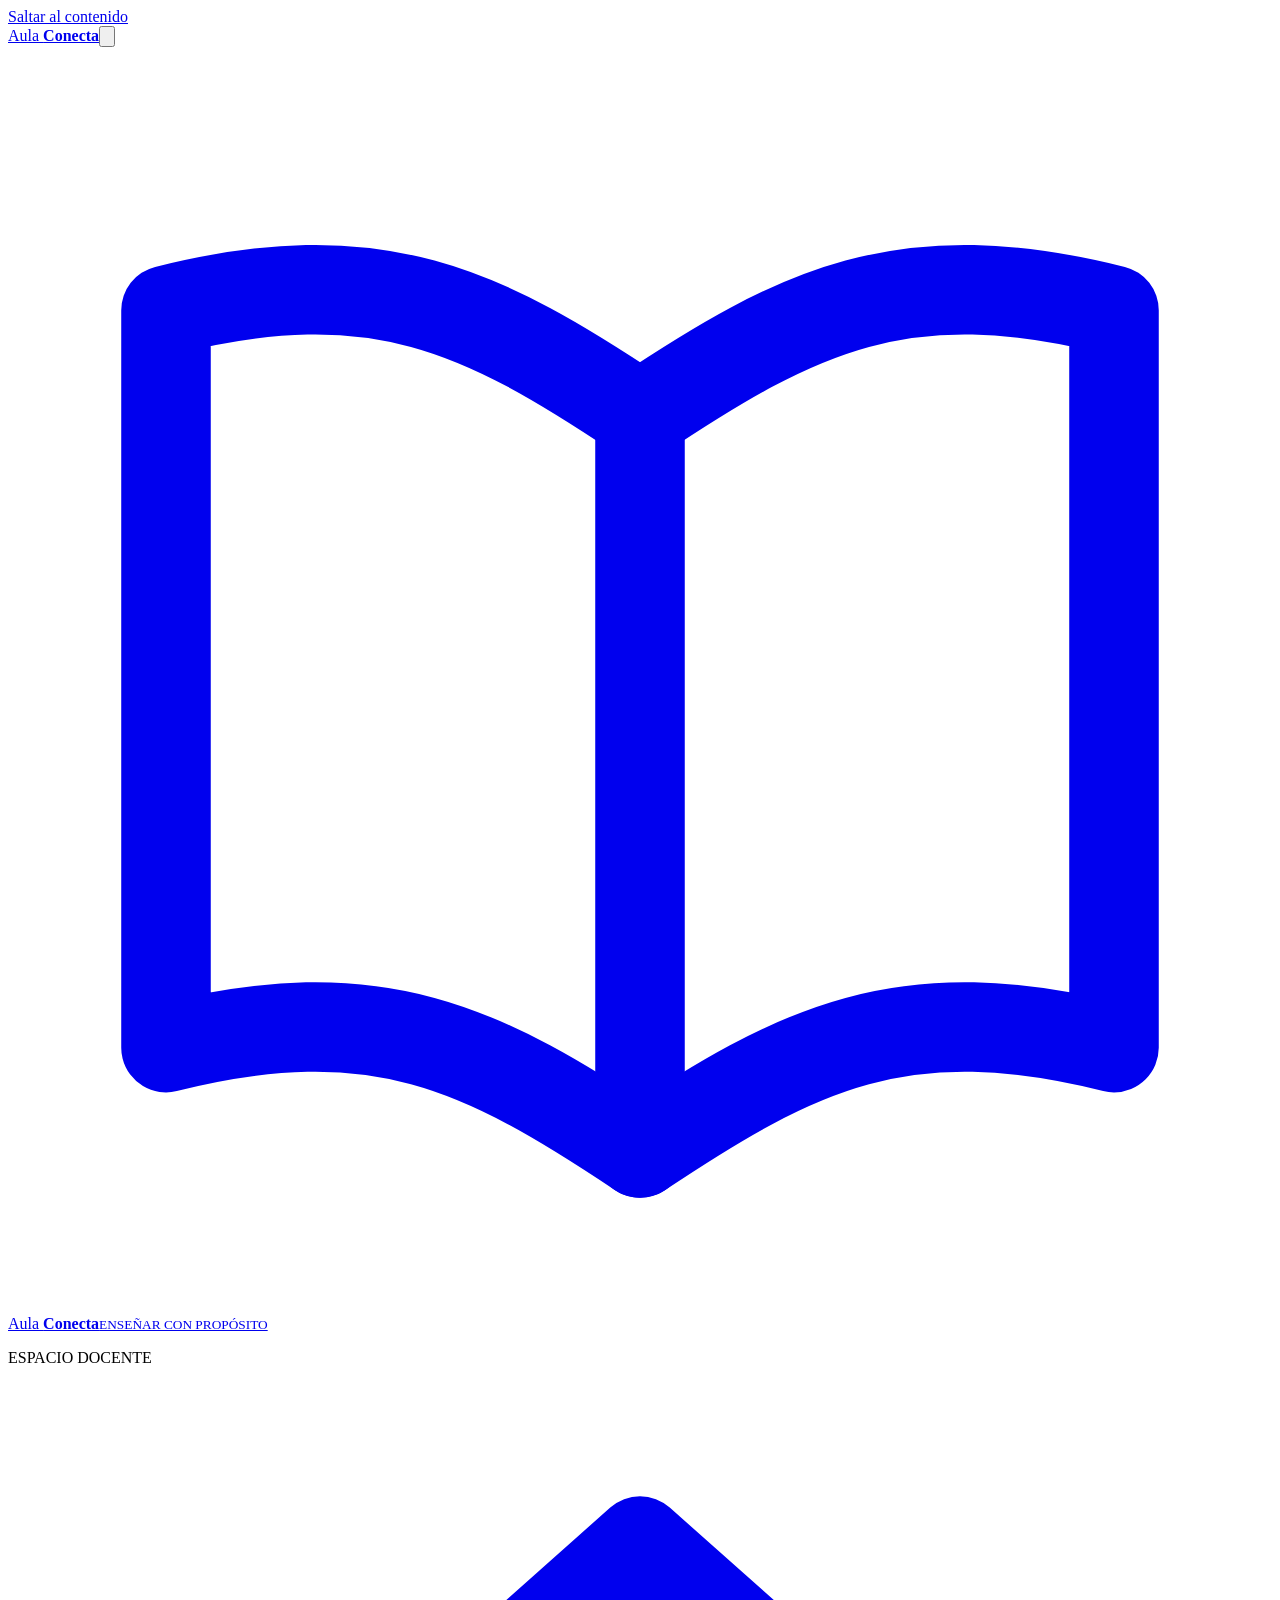
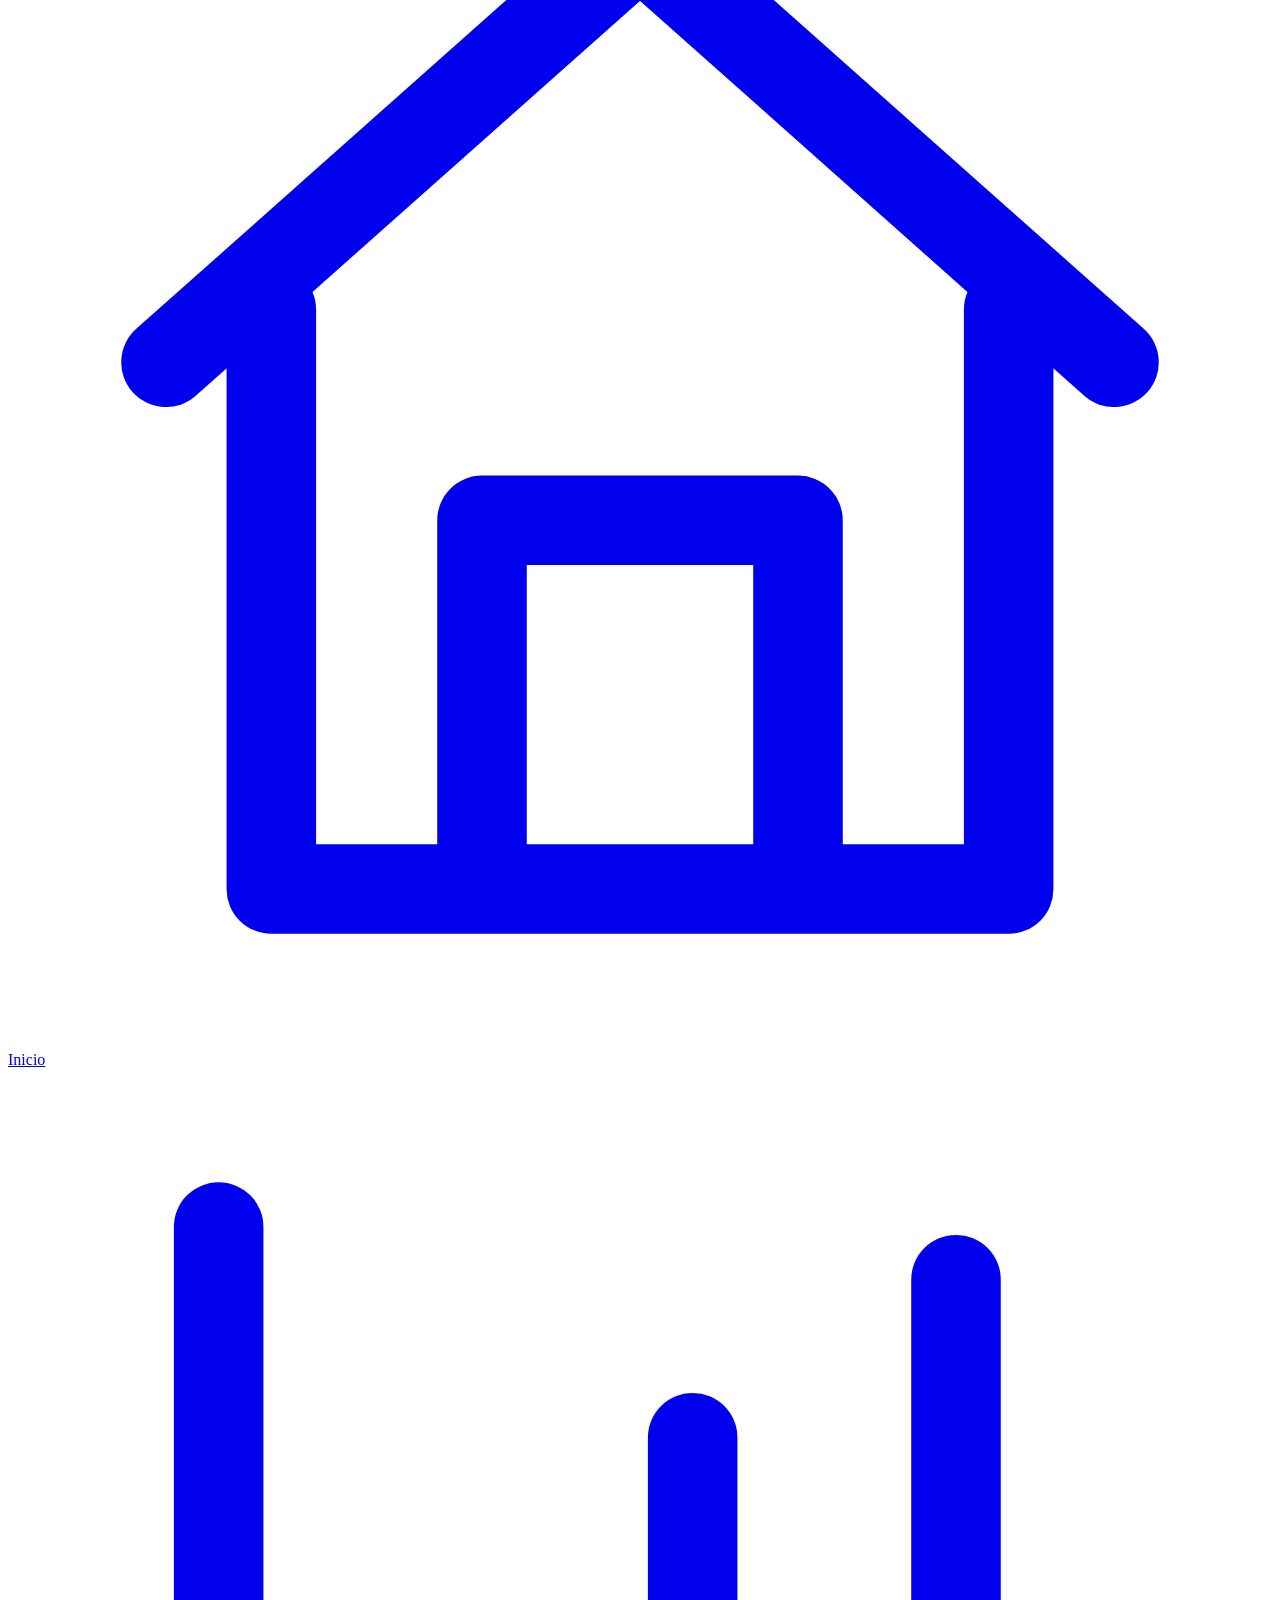
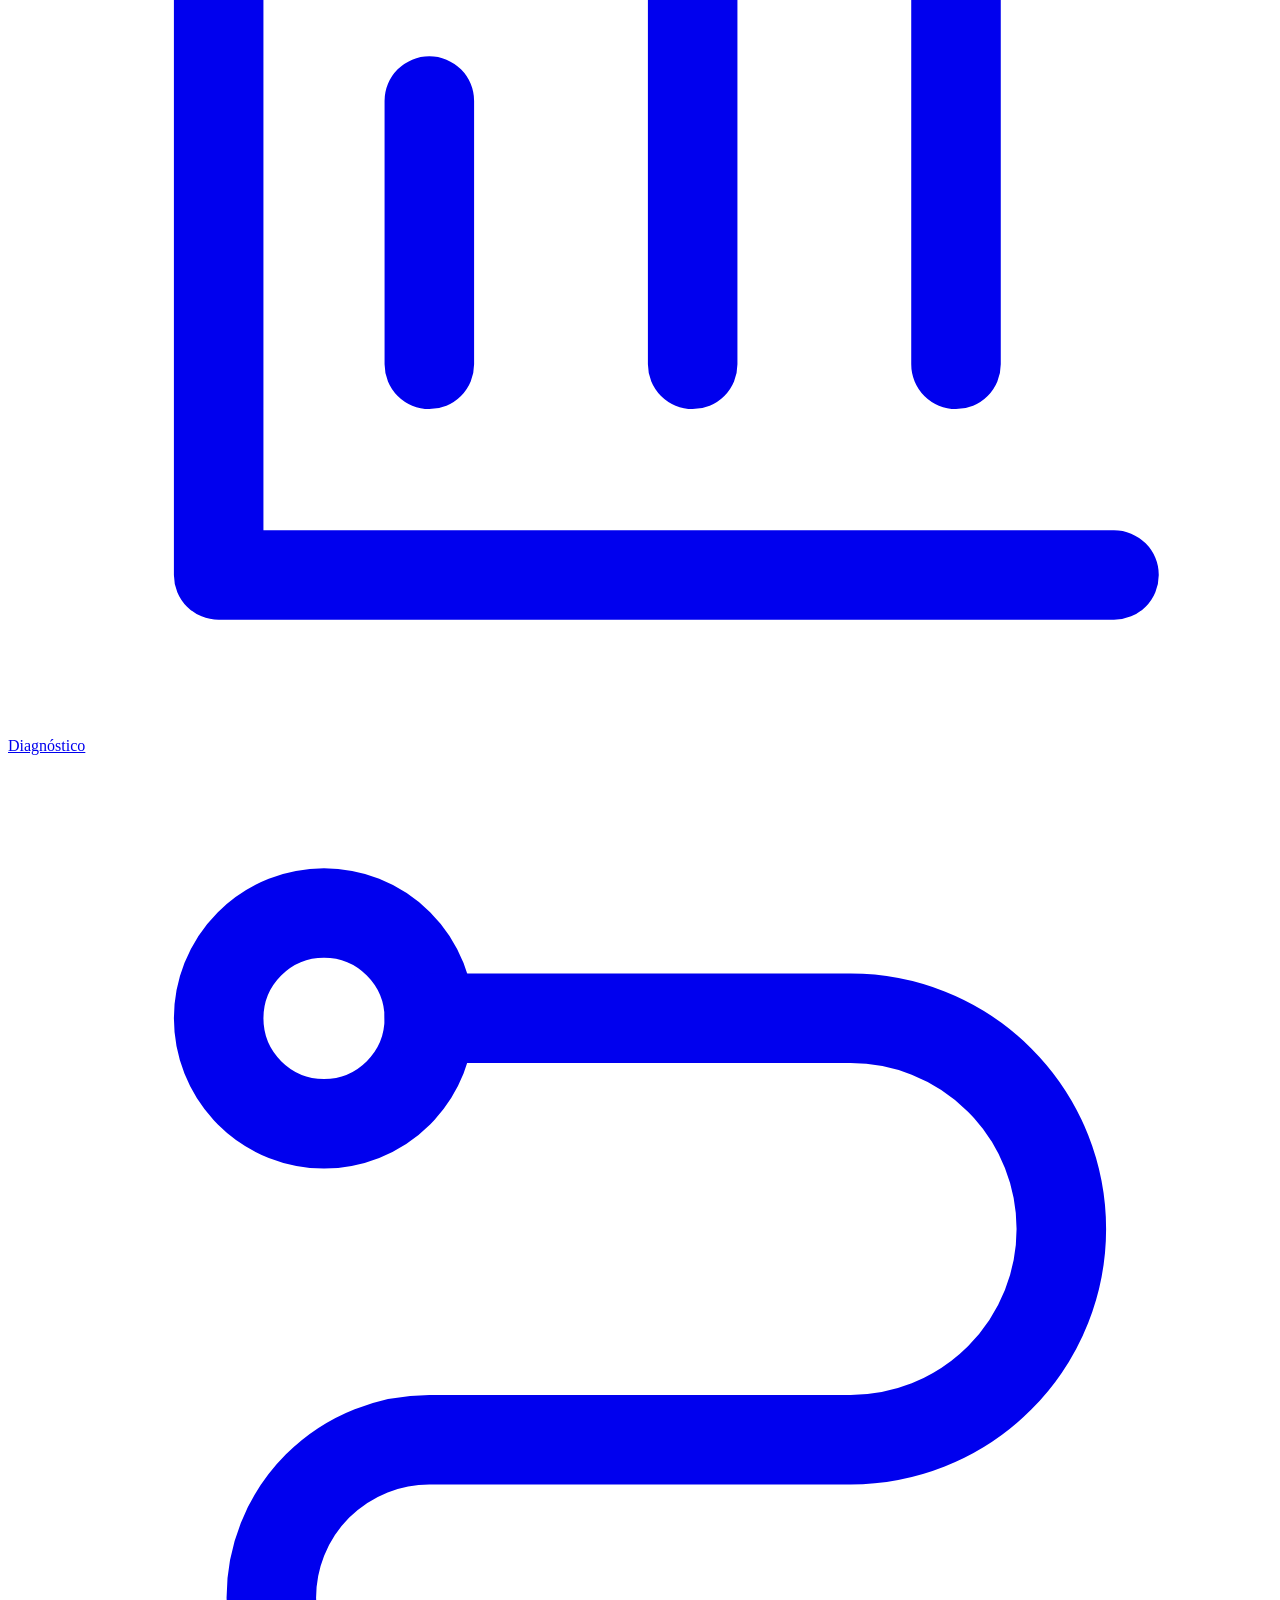
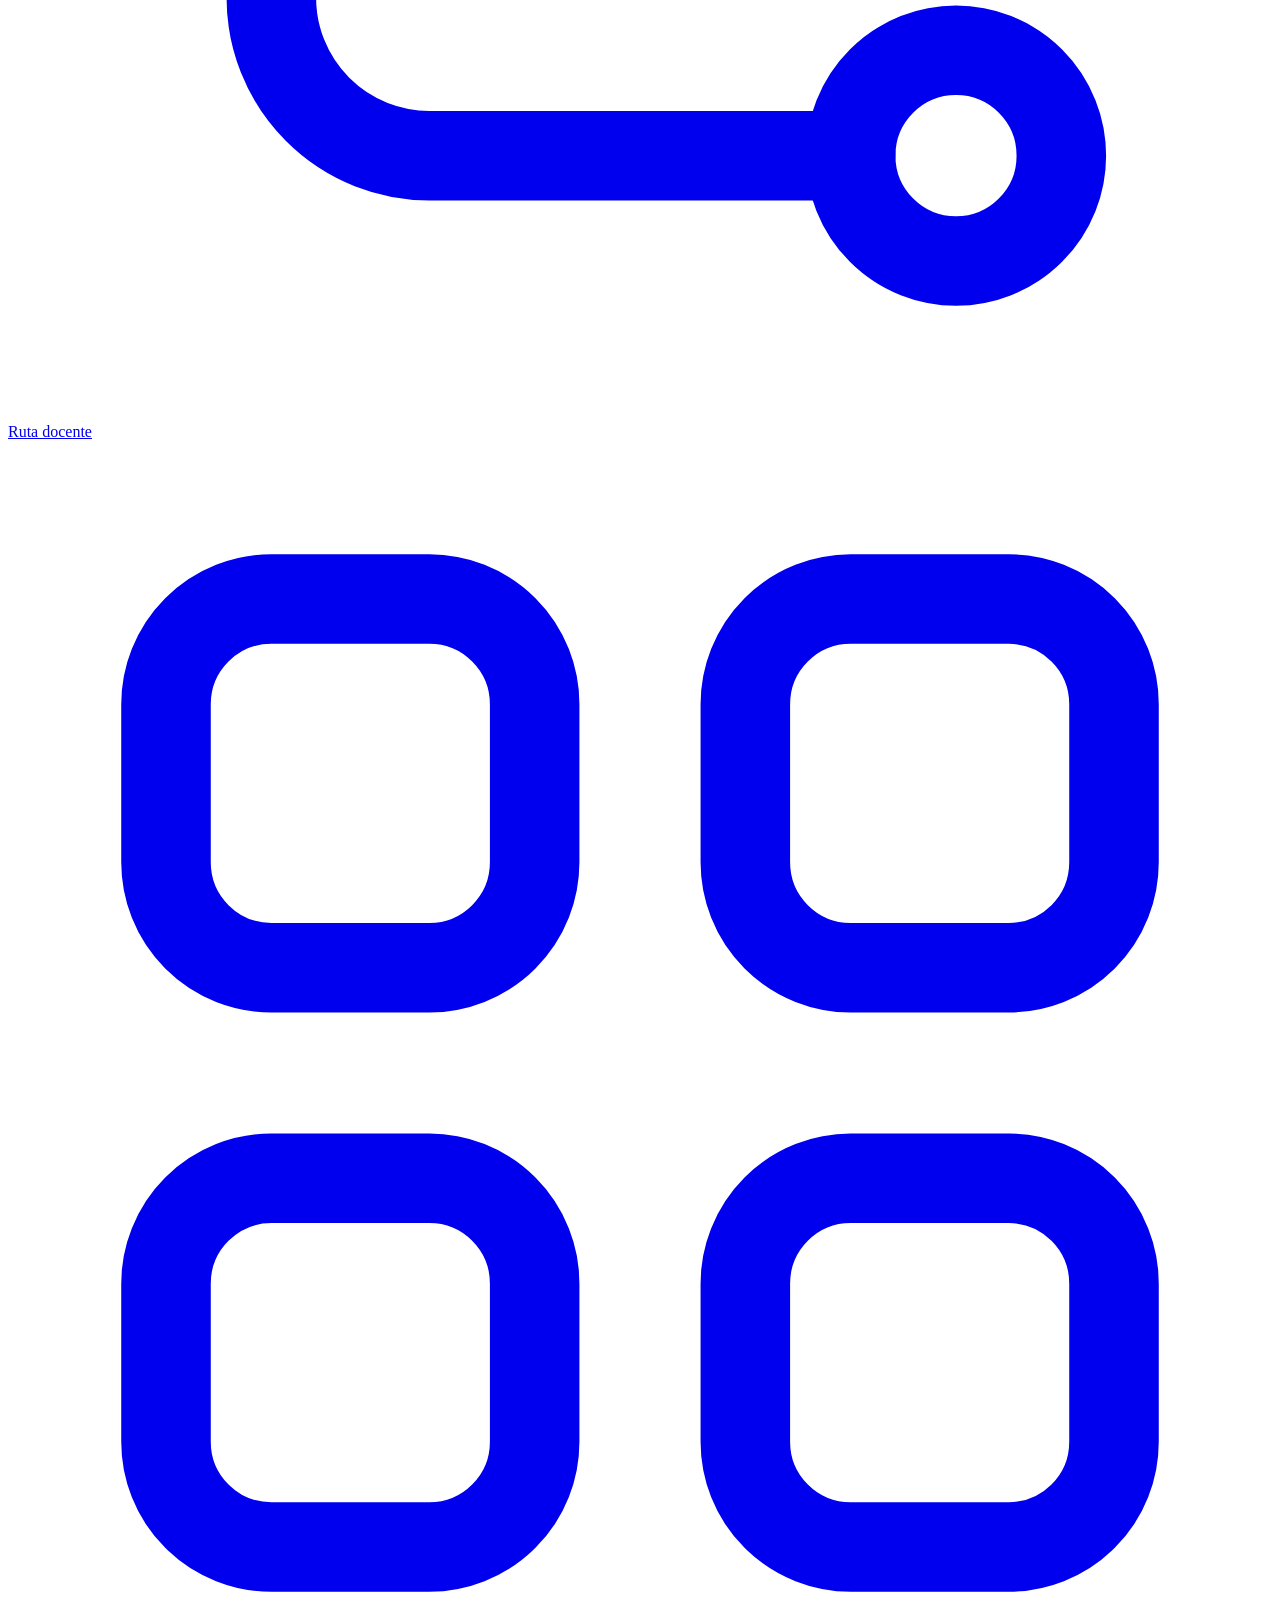
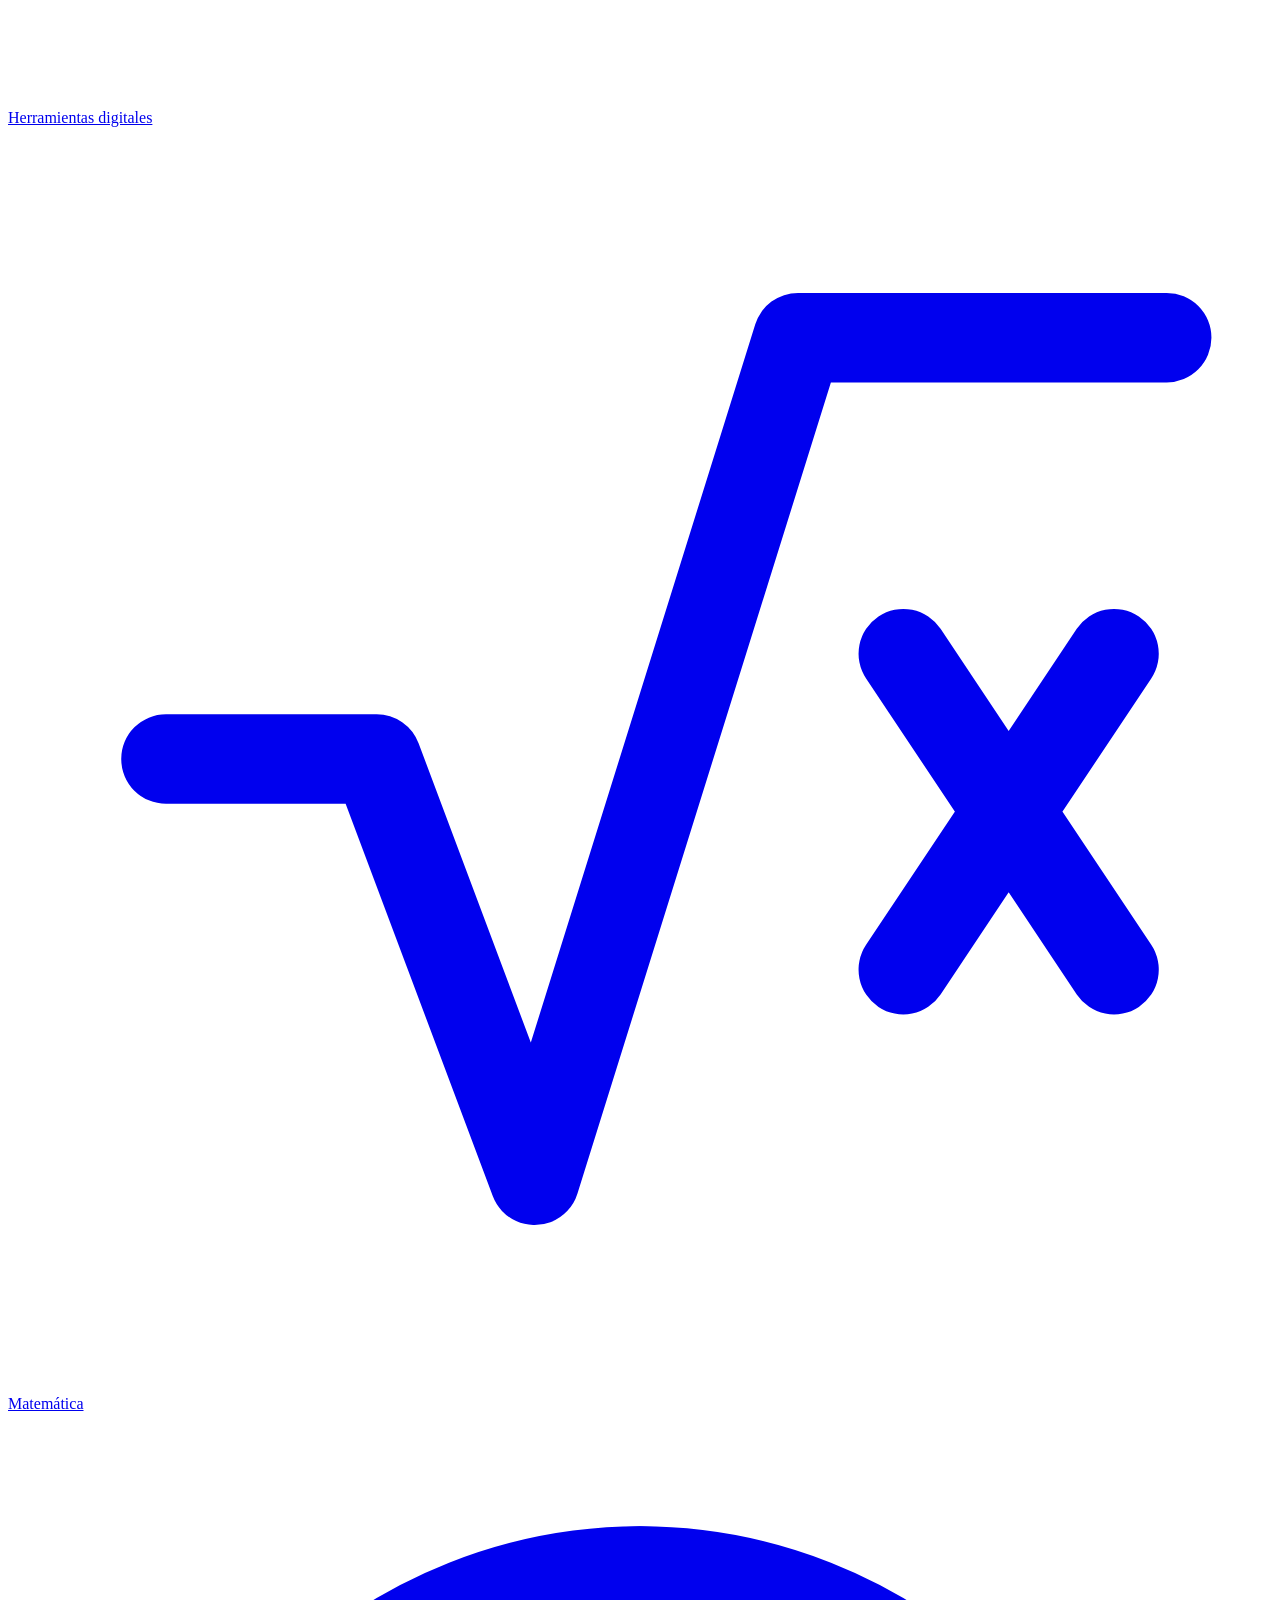
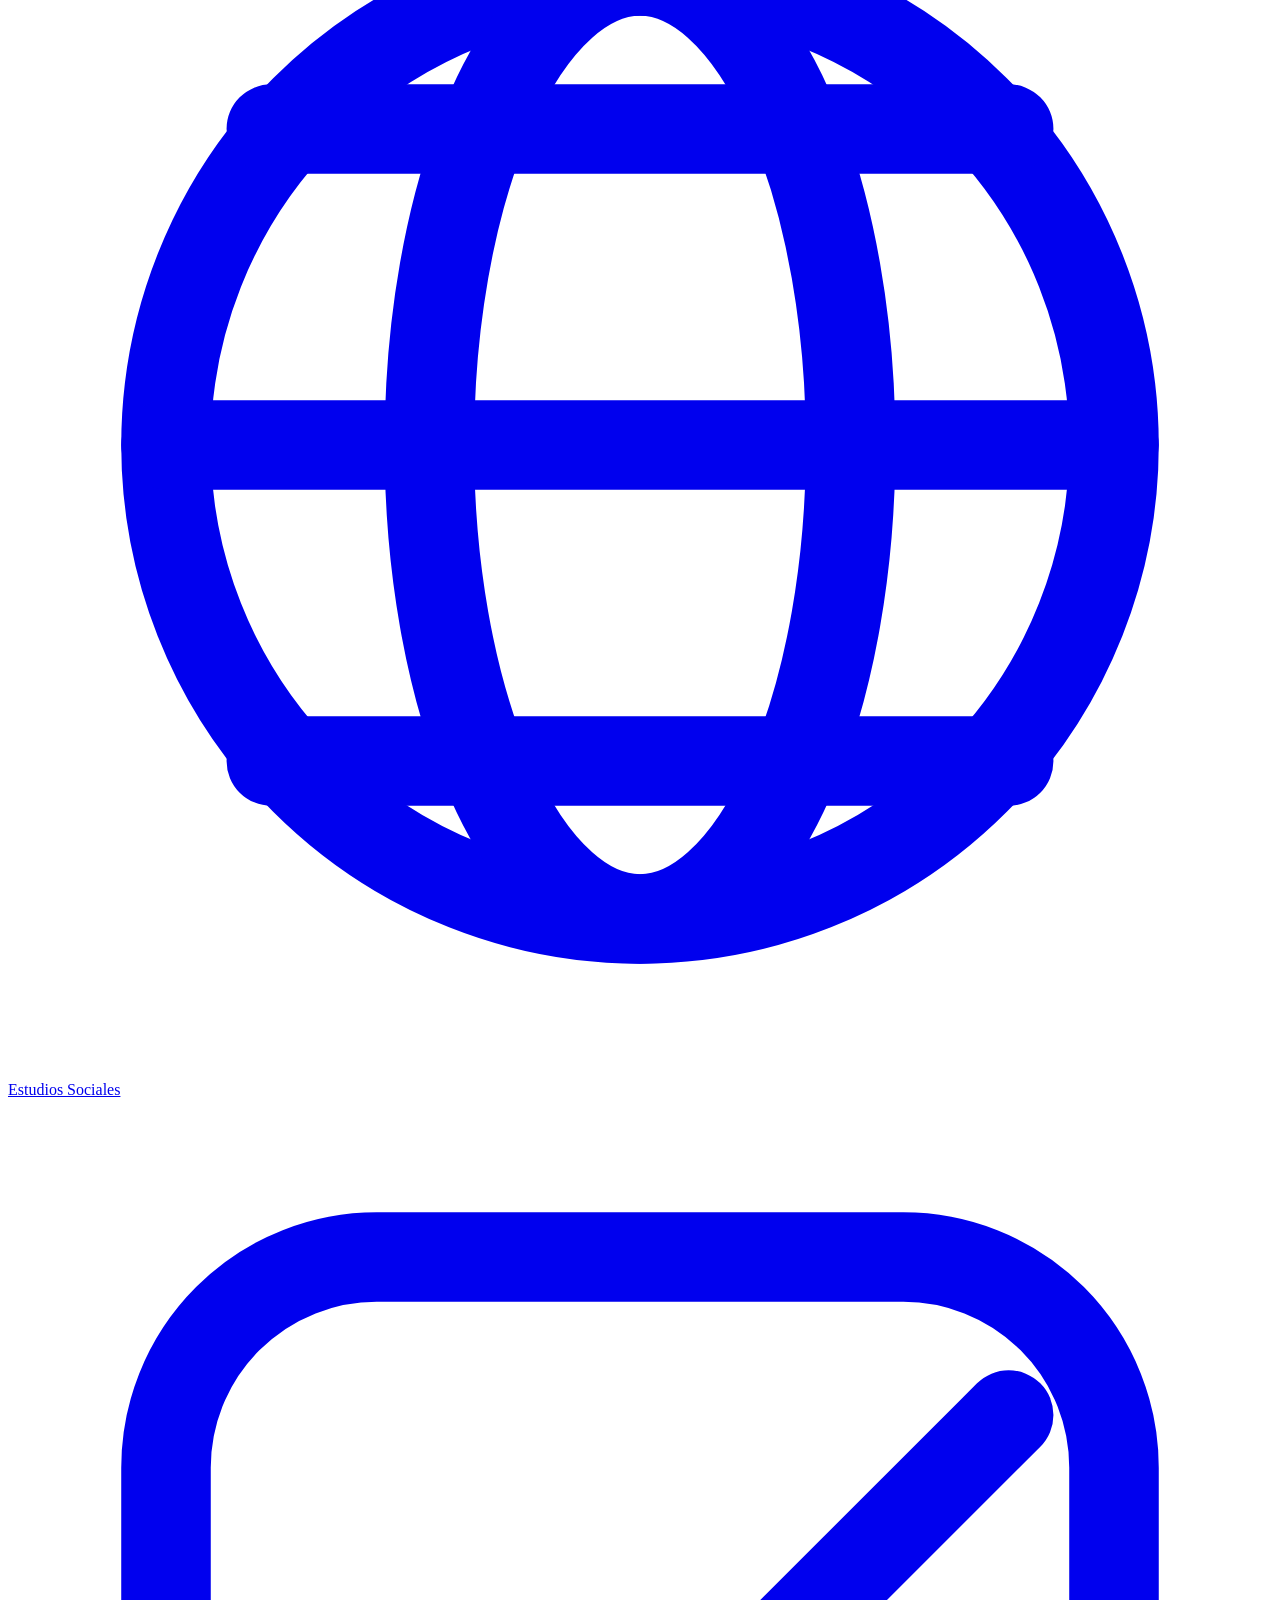
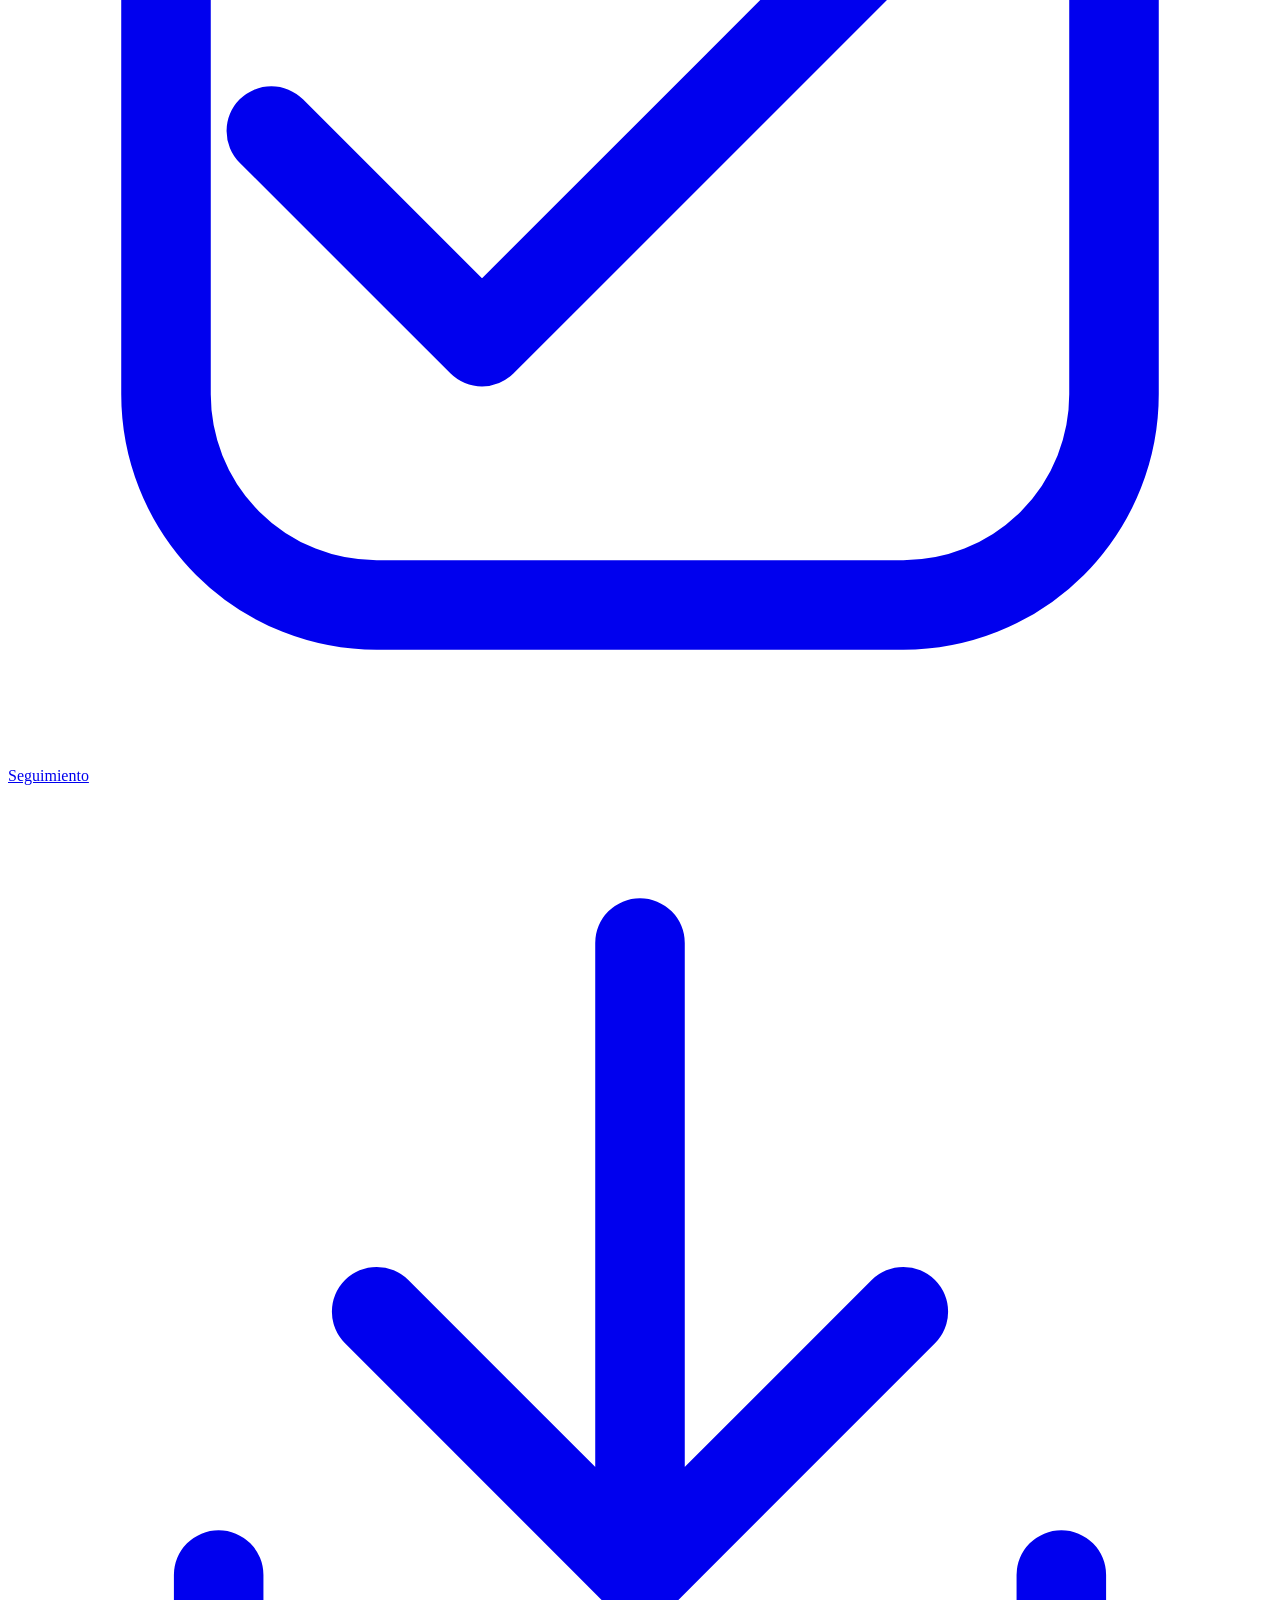
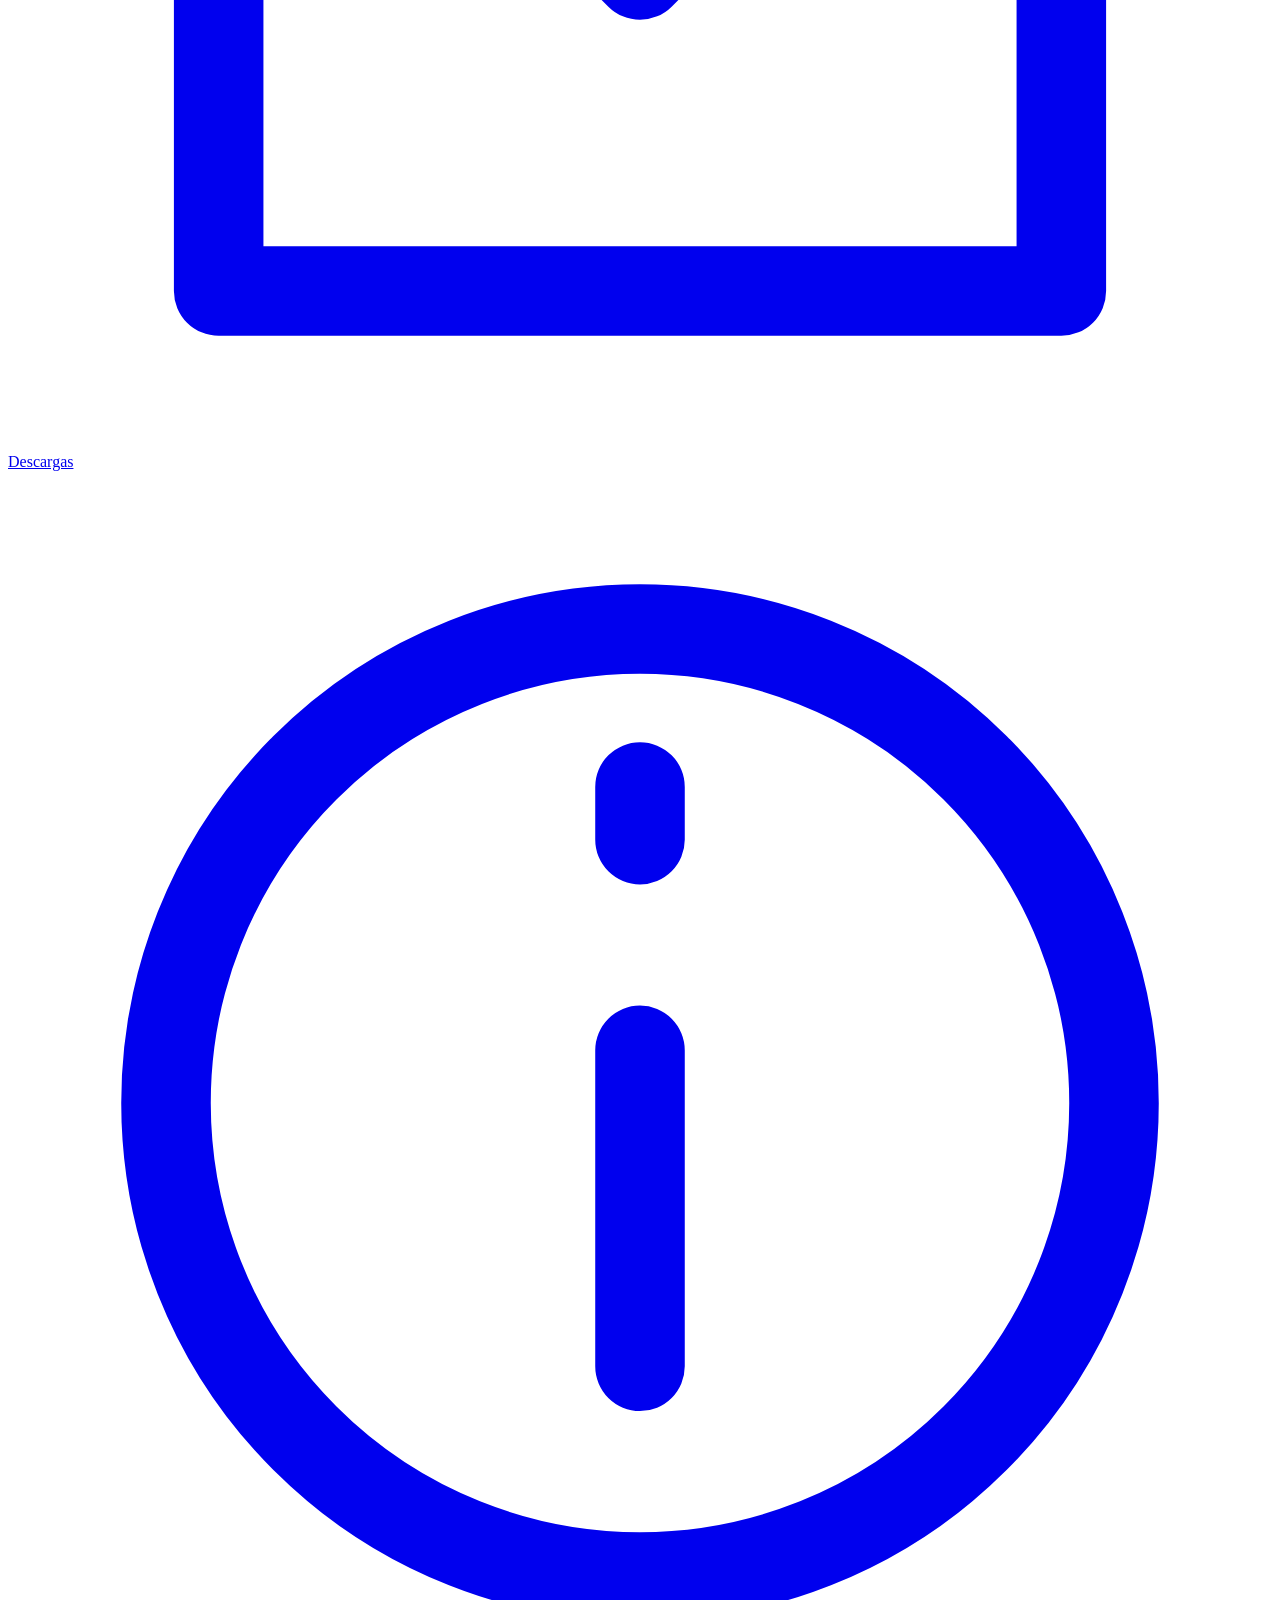
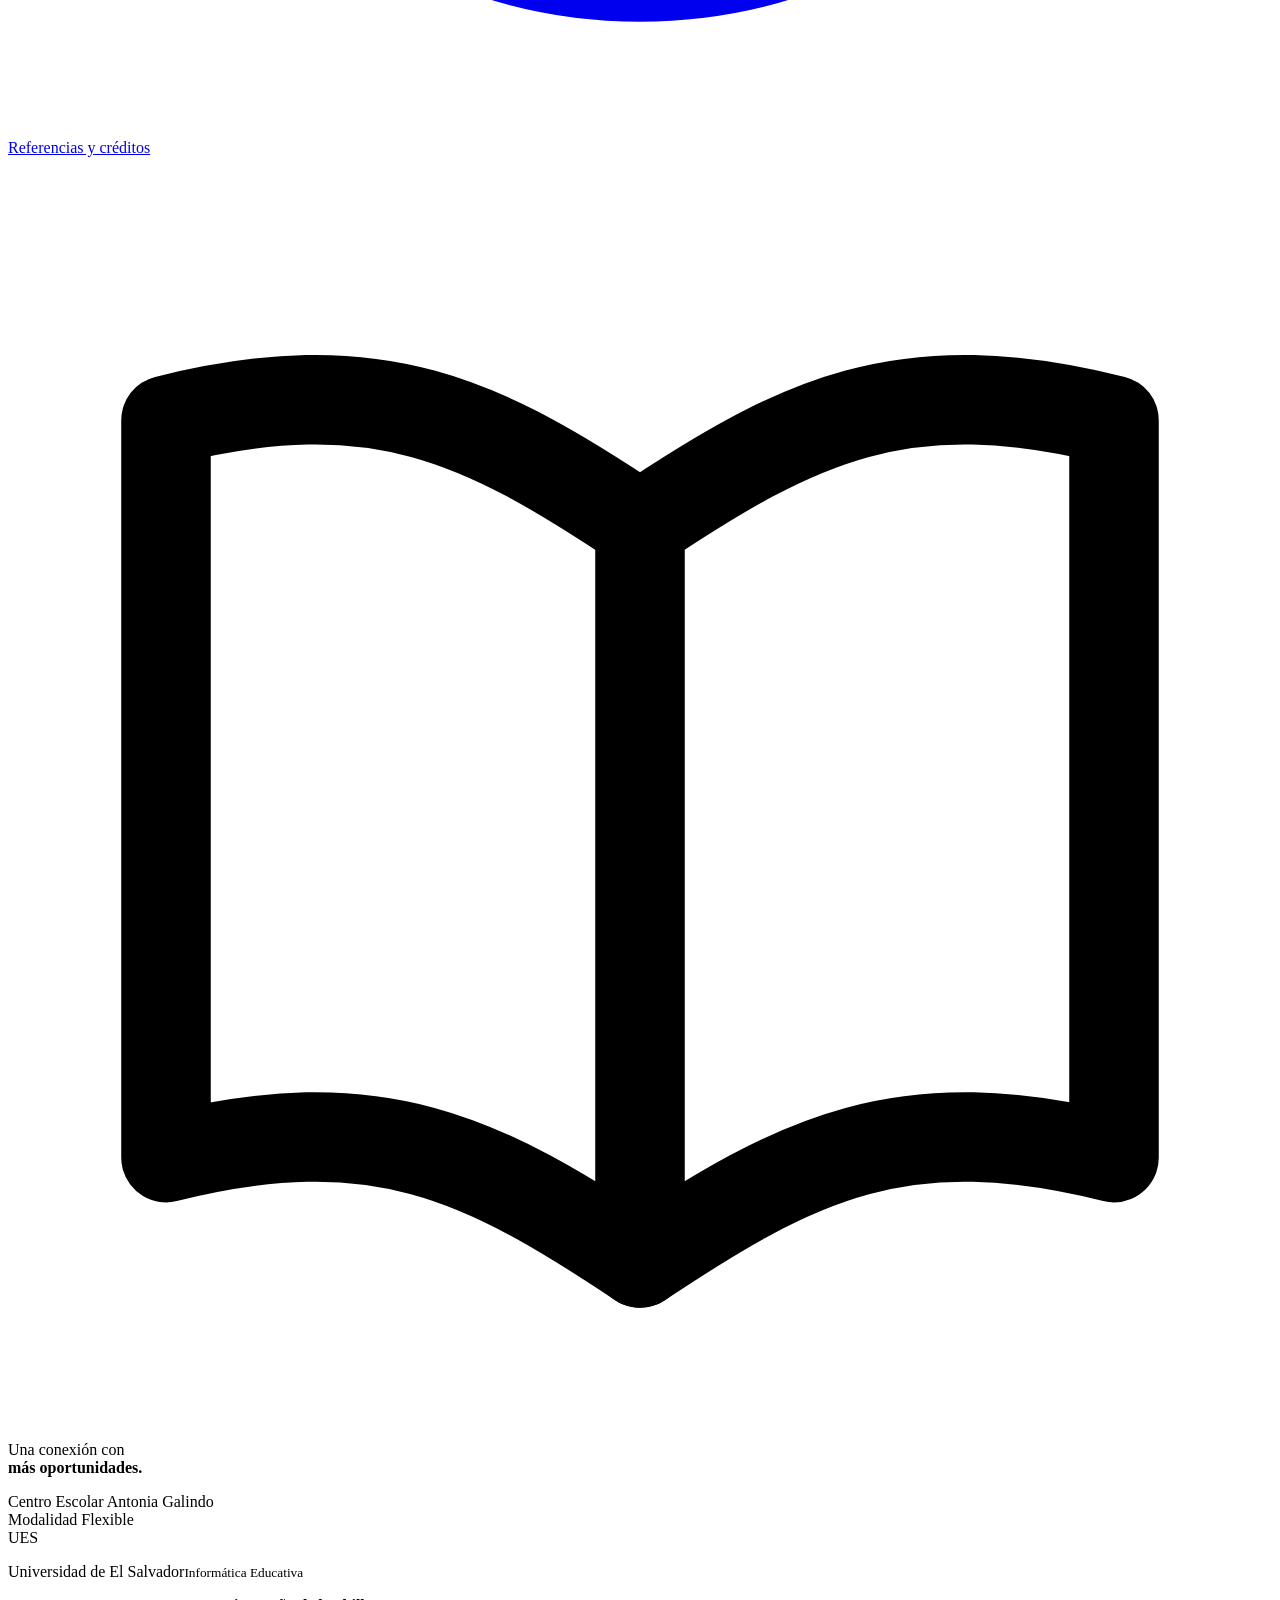
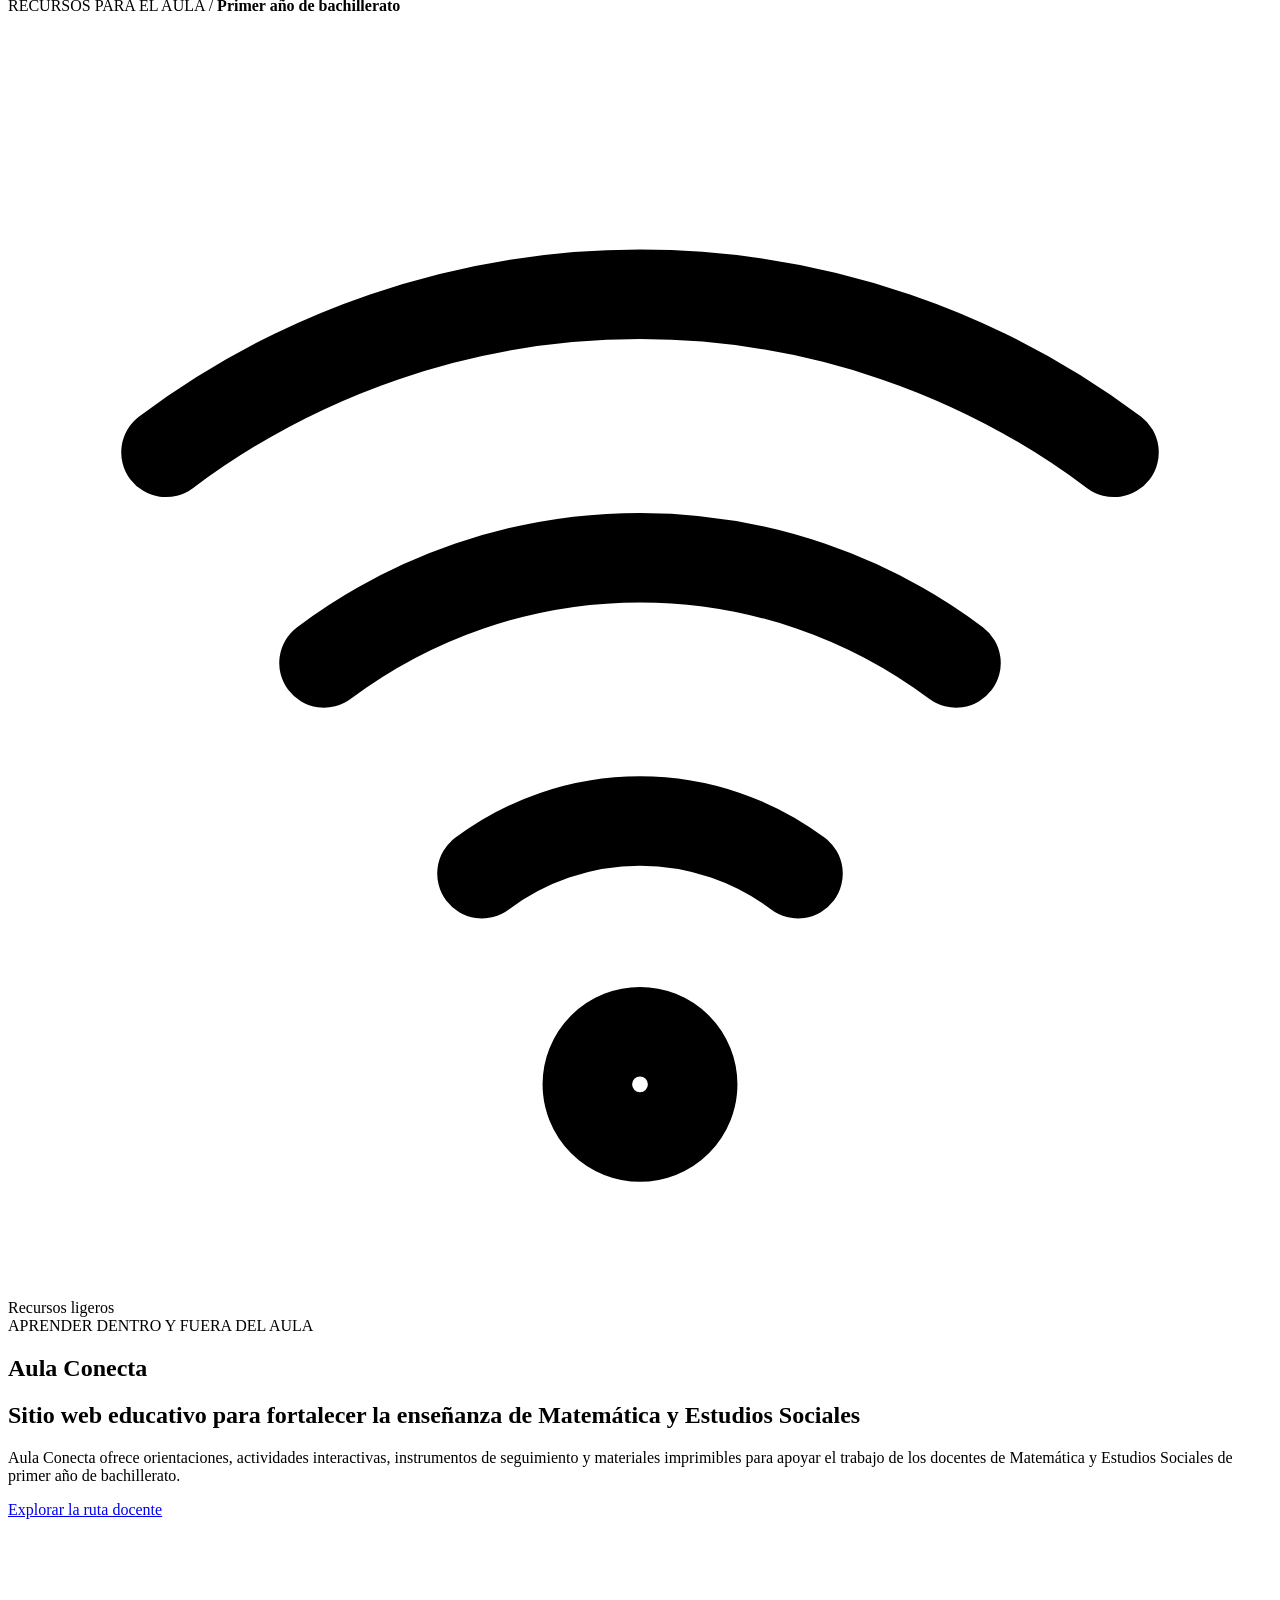
==== index.html @ f4dc67a9 "Add files via upload" ====
<!doctype html>
<html lang="es"><head><meta charset="utf-8"><meta name="viewport" content="width=device-width,initial-scale=1"><meta name="color-scheme" content="light"><meta name="description" content="Aula Conecta: actividades de Matemática y Estudios Sociales, orientaciones docentes y materiales imprimibles para primer año de bachillerato, Modalidad Flexible."><title>Aula Conecta | Recursos para enseñar y acompañar</title><link rel="icon" type="image/svg+xml" href="assets/favicon.svg"><link rel="stylesheet" href="assets/styles.css"><script src="assets/app.js" defer></script></head><body>
<a class="skip-link" href="#contenido">Saltar al contenido</a>
<header class="mobile-header"><a class="mobile-brand" href="#inicio">Aula <strong>Conecta</strong></a><button id="menu-toggle" type="button" aria-label="Abrir menú de navegación" aria-expanded="false" aria-controls="sidebar"><svg class="icon" viewBox="0 0 24 24" aria-hidden="true"><path d="M4 6h16M4 12h16M4 18h16" stroke="currentColor" stroke-width="2"/></svg></button></header>
<button id="menu-backdrop" type="button" aria-label="Cerrar menú" hidden></button>
<aside id="sidebar" class="sidebar"><a class="brand" href="#inicio" aria-label="Aula Conecta, inicio"><svg class="icon " aria-hidden="true" viewBox="0 0 24 24" fill="none" stroke="currentColor" stroke-width="1.7" stroke-linecap="round" stroke-linejoin="round"><path d="M3 5c4-1 6 0 9 2 3-2 5-3 9-2v14c-4-1-6 0-9 2-3-2-5-3-9-2z"/><path d="M12 7v14"/></svg><span>Aula <strong>Conecta</strong><small>ENSEÑAR CON PROPÓSITO</small></span></a><p class="nav-label">ESPACIO DOCENTE</p><nav aria-label="Navegación principal"><a data-nav href="#inicio" aria-current="page"><svg class="icon " aria-hidden="true" viewBox="0 0 24 24" fill="none" stroke="currentColor" stroke-width="1.7" stroke-linecap="round" stroke-linejoin="round"><path d="m3 11 9-8 9 8M5 10v11h14V10M9 21v-7h6v7"/></svg><span>Inicio</span></a><a data-nav href="#diagnostico"><svg class="icon " aria-hidden="true" viewBox="0 0 24 24" fill="none" stroke="currentColor" stroke-width="1.7" stroke-linecap="round" stroke-linejoin="round"><path d="M4 3v18h17M8 17v-5m5 5V7m5 10V4"/></svg><span>Diagnóstico</span></a><a data-nav href="#ruta"><svg class="icon " aria-hidden="true" viewBox="0 0 24 24" fill="none" stroke="currentColor" stroke-width="1.7" stroke-linecap="round" stroke-linejoin="round"><circle cx="6" cy="5" r="2"/><circle cx="18" cy="19" r="2"/><path d="M8 5h8a4 4 0 0 1 0 8H8a3 3 0 0 0 0 6h8"/></svg><span>Ruta docente</span></a><a data-nav href="#herramientas"><svg class="icon " aria-hidden="true" viewBox="0 0 24 24" fill="none" stroke="currentColor" stroke-width="1.7" stroke-linecap="round" stroke-linejoin="round"><rect x="3" y="3" width="7" height="7" rx="2"/><rect x="14" y="3" width="7" height="7" rx="2"/><rect x="3" y="14" width="7" height="7" rx="2"/><rect x="14" y="14" width="7" height="7" rx="2"/></svg><span>Herramientas digitales</span></a><a data-nav href="#matematica"><svg class="icon " aria-hidden="true" viewBox="0 0 24 24" fill="none" stroke="currentColor" stroke-width="1.7" stroke-linecap="round" stroke-linejoin="round"><path d="M3 12h4l3 8L15 4h7M17 10l4 6m0-6-4 6"/></svg><span>Matemática</span></a><a data-nav href="#sociales"><svg class="icon " aria-hidden="true" viewBox="0 0 24 24" fill="none" stroke="currentColor" stroke-width="1.7" stroke-linecap="round" stroke-linejoin="round"><circle cx="12" cy="12" r="9"/><ellipse cx="12" cy="12" rx="4" ry="9"/><path d="M3 12h18M5 6h14M5 18h14"/></svg><span>Estudios Sociales</span></a><a data-nav href="#seguimiento"><svg class="icon " aria-hidden="true" viewBox="0 0 24 24" fill="none" stroke="currentColor" stroke-width="1.7" stroke-linecap="round" stroke-linejoin="round"><path d="m5 12 4 4L19 6"/><rect x="3" y="3" width="18" height="18" rx="4"/></svg><span>Seguimiento</span></a><a data-nav href="#descargas"><svg class="icon " aria-hidden="true" viewBox="0 0 24 24" fill="none" stroke="currentColor" stroke-width="1.7" stroke-linecap="round" stroke-linejoin="round"><path d="M12 3v12m-5-5 5 5 5-5M4 15v6h16v-6"/></svg><span>Descargas</span></a><a data-nav href="#referencias"><svg class="icon " aria-hidden="true" viewBox="0 0 24 24" fill="none" stroke="currentColor" stroke-width="1.7" stroke-linecap="round" stroke-linejoin="round"><circle cx="12" cy="12" r="9"/><path d="M12 11v6m0-11v1"/></svg><span>Referencias y créditos</span></a></nav><div class="sidebar-note"><svg class="icon " aria-hidden="true" viewBox="0 0 24 24" fill="none" stroke="currentColor" stroke-width="1.7" stroke-linecap="round" stroke-linejoin="round"><path d="M3 5c4-1 6 0 9 2 3-2 5-3 9-2v14c-4-1-6 0-9 2-3-2-5-3-9-2z"/><path d="M12 7v14"/></svg><p>Una conexión con<br><strong>más oportunidades.</strong></p><span>Centro Escolar Antonia Galindo<br>Modalidad Flexible</span></div><div class="sidebar-footer"><span class="ues-mark">UES</span><p>Universidad de El Salvador<small>Informática Educativa</small></p></div></aside>
<main id="contenido" tabindex="-1"><div class="topbar"><p>RECURSOS PARA EL AULA <span>/</span> <strong>Primer año de bachillerato</strong></p><span class="connection-chip"><svg class="icon " aria-hidden="true" viewBox="0 0 24 24" fill="none" stroke="currentColor" stroke-width="1.7" stroke-linecap="round" stroke-linejoin="round"><path d="M3 8a15 15 0 0 1 18 0M6 12a10 10 0 0 1 12 0m-9 4a5 5 0 0 1 6 0"/><circle cx="12" cy="20" r="1"/></svg>Recursos ligeros</span></div><noscript><p class="notice">Activa JavaScript para navegar por las secciones y utilizar las actividades. Los materiales imprimibles pueden abrirse directamente desde la carpeta materiales.</p></noscript>
<section id="inicio" class="page" aria-label="Inicio"><div class="hero"><div class="hero-copy"><span class="hero-tag"><span></span> APRENDER DENTRO Y FUERA DEL AULA</span><h1 tabindex="-1">Aula <span>Conecta</span></h1><h2>Sitio web educativo para fortalecer la enseñanza de Matemática y Estudios Sociales</h2><p>Aula Conecta ofrece orientaciones, actividades interactivas, instrumentos de seguimiento y materiales imprimibles para apoyar el trabajo de los docentes de Matemática y Estudios Sociales de primer año de bachillerato.</p><div class="actions"><a class="button lime" href="#ruta">Explorar la ruta docente<svg class="icon " aria-hidden="true" viewBox="0 0 24 24" fill="none" stroke="currentColor" stroke-width="1.7" stroke-linecap="round" stroke-linejoin="round"><path d="M4 12h16m-6-6 6 6-6 6"/></svg></a><a class="button hero-outline" href="#matematica">Ver las actividades<svg class="icon " aria-hidden="true" viewBox="0 0 24 24" fill="none" stroke="currentColor" stroke-width="1.7" stroke-linecap="round" stroke-linejoin="round"><path d="M4 12h16m-6-6 6 6-6 6"/></svg></a></div><div class="hero-meta">Centro Escolar Antonia Galindo <span>·</span> Modalidad Flexible</div></div><div class="hero-visual"><svg viewBox="0 0 400 350" role="img" aria-labelledby="hero-art-title"><title id="hero-art-title">Un libro, una pantalla y conexiones que representan el aprendizaje entre el aula y el hogar</title><defs><pattern id="dots" width="24" height="24" patternUnits="userSpaceOnUse"><circle cx="2" cy="2" r="1.2" fill="#ffffff" opacity=".15"/></pattern></defs><circle cx="208" cy="177" r="144" fill="#ffffff" opacity=".035"/><circle cx="208" cy="177" r="119" fill="none" stroke="#ffffff" opacity=".12" stroke-dasharray="5 8"/><rect width="400" height="350" fill="url(#dots)"/><path d="M70 148 180 79l140 97-87 99Z" fill="#0a253d"/><rect x="82" y="89" width="235" height="159" rx="12" fill="#dbeaf0" transform="rotate(-7 200 170)"/><rect x="91" y="99" width="217" height="135" rx="6" fill="#fff" transform="rotate(-7 200 170)"/><path d="m81 247 238-29 33 22c3 4 1 9-5 10L89 282c-9 1-13-4-12-10Z" fill="#b7d5e2"/><path d="m167 250 81-10 12 8-86 11Z" fill="#749eb0"/><g transform="rotate(-7 200 170)"><rect x="104" y="112" width="37" height="109" rx="3" fill="#eff5f6"/><rect x="111" y="122" width="22" height="4" rx="2" fill="#176c80"/><path d="M111 139h22m-22 12h22m-22 12h22" stroke="#b0c5cf" stroke-width="3"/><rect x="153" y="113" width="141" height="41" rx="4" fill="#123d53"/><rect x="164" y="123" width="74" height="5" rx="2" fill="#c9ef79"/><rect x="164" y="135" width="107" height="4" rx="2" fill="#93bccb"/><rect x="153" y="166" width="66" height="54" rx="4" fill="#d9f2ec"/><rect x="228" y="166" width="66" height="54" rx="4" fill="#e6effc"/><path d="m171 192 6 12 9-28h17" fill="none" stroke="#147d6a" stroke-width="3"/><circle cx="261" cy="192" r="15" fill="none" stroke="#4c7eab" stroke-width="2"/><path d="M246 192h30m-15-15c-9 10-9 20 0 30 9-10 9-20 0-30Z" fill="none" stroke="#4c7eab" stroke-width="1.5"/></g><g transform="rotate(10 315 76)"><rect x="279" y="33" width="66" height="73" rx="13" fill="#c9ef79"/><path d="m298 67 10 10 19-24" stroke="#214b38" stroke-width="5" fill="none" stroke-linecap="round"/><path d="M294 91h34" stroke="#8db251" stroke-width="3"/></g><g transform="rotate(-12 63 230)"><rect x="27" y="193" width="70" height="76" rx="12" fill="#4eb8a1"/><path d="M42 214c9-3 14-1 20 3 7-4 12-6 21-3v31c-8-2-13 0-21 4-7-4-12-6-20-4Z" fill="none" stroke="#fff" stroke-width="2.5"/><path d="M62 217v32" stroke="#fff" stroke-width="2.5"/></g><circle cx="100" cy="53" r="8" fill="#71c3d7"/><circle cx="334" cy="296" r="5" fill="#c9ef79"/><path d="M53 100v16m-8-8h16m265 39v12m-6-6h12" stroke="#8ac2d5" stroke-width="2"/></svg><span class="visual-caption">Pequeños recursos.<br><strong>Grandes posibilidades para enseñar.</strong></span></div></div>
<div class="intro-line"><div><span class="eyebrow">PENSADO PARA TU CONTEXTO</span><h2>Más herramientas para acompañar el aprendizaje</h2></div><span class="pill">Sin cuentas de usuario</span></div><div class="feature-grid"><article class="feature-card"><div class="icon-box tone-0"><svg class="icon " aria-hidden="true" viewBox="0 0 24 24" fill="none" stroke="currentColor" stroke-width="1.7" stroke-linecap="round" stroke-linejoin="round"><path d="M3 8a15 15 0 0 1 18 0M6 12a10 10 0 0 1 12 0m-9 4a5 5 0 0 1 6 0"/><circle cx="12" cy="20" r="1"/></svg></div><h3>Bajo consumo de datos</h3><p>Recursos ligeros que pueden consultarse desde un teléfono o una computadora, sin depender de videos pesados ni aplicaciones complejas.</p></article><article class="feature-card"><div class="icon-box tone-1"><svg class="icon " aria-hidden="true" viewBox="0 0 24 24" fill="none" stroke="currentColor" stroke-width="1.7" stroke-linecap="round" stroke-linejoin="round"><path d="M21 11a8 8 0 0 1-8 8H7l-4 3V11a9 9 0 0 1 18 0Z"/><path d="M7 10h10M7 14h6"/></svg></div><h3>Retroalimentación formativa</h3><p>Actividades con orientaciones, respuestas explicadas, rúbricas y procedimientos para brindar retroalimentación durante y después del aprendizaje.</p></article><article class="feature-card"><div class="icon-box tone-2"><svg class="icon " aria-hidden="true" viewBox="0 0 24 24" fill="none" stroke="currentColor" stroke-width="1.7" stroke-linecap="round" stroke-linejoin="round"><circle cx="6" cy="5" r="2"/><circle cx="18" cy="19" r="2"/><path d="M8 5h8a4 4 0 0 1 0 8H8a3 3 0 0 0 0 6h8"/></svg></div><h3>Continuidad educativa</h3><p>Propuestas que pueden comenzar durante la jornada presencial y continuar desde casa mediante recursos digitales o materiales impresos.</p></article></div><div class="section-line"><div><p class="eyebrow">DEL RECURSO A LA PRÁCTICA</p><h2>Dos asignaturas, un mismo propósito</h2></div><a class="inline-link" href="#descargas">Ver materiales<svg class="icon " aria-hidden="true" viewBox="0 0 24 24" fill="none" stroke="currentColor" stroke-width="1.7" stroke-linecap="round" stroke-linejoin="round"><path d="M4 12h16m-6-6 6 6-6 6"/></svg></a></div><div class="subject-grid"><a class="subject-card math-card" href="#matematica"><div><span class="pill">MATEMÁTICA</span><h3>Comprender cada paso.<br>Construir una solución.</h3><p>Radicales semejantes · 2 actividades modelo</p><span class="inline-link">Explorar actividades <svg class="icon " aria-hidden="true" viewBox="0 0 24 24" fill="none" stroke="currentColor" stroke-width="1.7" stroke-linecap="round" stroke-linejoin="round"><path d="M4 12h16m-6-6 6 6-6 6"/></svg></span></div><span class="subject-symbol" aria-hidden="true">√<span>x</span></span></a><a class="subject-card social-card" href="#sociales"><div><span class="pill">ESTUDIOS SOCIALES</span><h3>Leer con criterio.<br>Argumentar con evidencias.</h3><p>Ciudadanía digital · 2 actividades modelo</p><span class="inline-link">Explorar actividades <svg class="icon " aria-hidden="true" viewBox="0 0 24 24" fill="none" stroke="currentColor" stroke-width="1.7" stroke-linecap="round" stroke-linejoin="round"><path d="M4 12h16m-6-6 6 6-6 6"/></svg></span></div><svg class="icon subject-globe" aria-hidden="true" viewBox="0 0 24 24" fill="none" stroke="currentColor" stroke-width="1.7" stroke-linecap="round" stroke-linejoin="round"><circle cx="12" cy="12" r="9"/><ellipse cx="12" cy="12" rx="4" ry="9"/><path d="M3 12h18M5 6h14M5 18h14"/></svg></a></div><div class="home-bottom"><article class="card"><h2>¿Qué encontrará el docente?</h2><ul class="check-list"><li>Dos actividades modelo de Matemática.</li><li>Dos actividades modelo de Estudios Sociales.</li><li>Orientaciones para utilizar WhatsApp, Google Forms, GeoGebra y Google Classroom.</li><li>Uso responsable de inteligencia artificial.</li><li>Instrumentos de planificación y seguimiento.</li><li>Materiales descargables e imprimibles.</li></ul></article><aside class="context-card"><span class="eyebrow">UNA PROPUESTA EN CONSTRUCCIÓN</span><h2>Preparar, aplicar<br>y evaluar.</h2><p>Este recurso forma parte de una propuesta de mejora de Práctica Docente. Su aplicación y evaluación permitirán valorar los resultados y realizar ajustes.</p><a class="inline-link" href="#diagnostico">Conocer el diagnóstico<svg class="icon " aria-hidden="true" viewBox="0 0 24 24" fill="none" stroke="currentColor" stroke-width="1.7" stroke-linecap="round" stroke-linejoin="round"><path d="M4 12h16m-6-6 6 6-6 6"/></svg></a></aside></div></section><section id="diagnostico" class="page" hidden><header class="page-heading"><p class="eyebrow">01 / CONOCER EL CONTEXTO</p><h1 tabindex="-1">El punto de partida</h1><p class="lead">Disponibilidad de dispositivos, acceso a Internet y orientación digital en primer año de bachillerato.</p></header><div class="stat-grid"><article class="stat-card"><strong>13</strong><span>estudiantes inscritos</span><small>Primer año de bachillerato</small></article><article class="stat-card"><strong>9</strong><span>respuestas de Matemática</span><small>Muestra del diagnóstico</small></article><article class="stat-card"><strong>10</strong><span>respuestas de Estudios Sociales</span><small>Muestra del diagnóstico</small></article></div><p class="notice">Las muestras pueden corresponder parcialmente a los mismos estudiantes. No deben sumarse como si fueran 19 estudiantes diferentes.</p><div class="two-columns"><article class="card"><span class="eyebrow">MATEMÁTICA · 9 RESPUESTAS</span><h2>Dispositivos y uso de Internet</h2><div class="bar-row"><div><span>Disponen de teléfono celular</span><strong>9 de 9</strong></div><meter min="0" max="9" value="9" aria-label="Disponen de teléfono celular: 9 de 9">9 de 9</meter></div><div class="bar-row"><div><span>Disponen de computadora</span><strong>6 de 9</strong></div><meter min="0" max="9" value="6" aria-label="Disponen de computadora: 6 de 9">6 de 9</meter></div><div class="bar-row"><div><span>Tienen acceso a Internet</span><strong>5 de 9</strong></div><meter min="0" max="9" value="5" aria-label="Tienen acceso a Internet: 5 de 9">5 de 9</meter></div><div class="bar-row"><div><span>Usan Internet para buscar información</span><strong>8 de 9</strong></div><meter min="0" max="9" value="8" aria-label="Usan Internet para buscar información: 8 de 9">8 de 9</meter></div><div class="bar-row"><div><span>Usan Internet para resolver ejercicios</span><strong>1 de 9</strong></div><meter min="0" max="9" value="1" aria-label="Usan Internet para resolver ejercicios: 1 de 9">1 de 9</meter></div><p class="small muted">El dato de acceso a Internet no indica que la conexión sea estable.</p></article><article class="card"><span class="eyebrow">ESTUDIOS SOCIALES · 10 RESPUESTAS</span><h2>Acceso y acompañamiento</h2><p class="highlight-stat"><strong>10 de 10</strong> participantes disponen de algún dispositivo.</p><h3>Frecuencia de acceso a Internet</h3><dl class="frequency-list"><div><dt>Siempre</dt><dd>3 de 10</dd></div><div><dt>Frecuentemente</dt><dd>4 de 10</dd></div><div><dt>Algunas veces</dt><dd>3 de 10</dd></div></dl><h3>Orientación para utilizar recursos digitales</h3><dl class="frequency-list"><div><dt>Siempre</dt><dd>2 de 10</dd></div><div><dt>Frecuentemente</dt><dd>3 de 10</dd></div><div><dt>Algunas veces</dt><dd>3 de 10</dd></div><div><dt>Nunca</dt><dd>2 de 10</dd></div></dl></article></div><article class="callout"><h2>¿Qué nos orienta a priorizar?</h2><p>Los resultados evidencian disponibilidad de dispositivos, especialmente teléfonos celulares, pero también diferencias en el acceso a Internet y en la orientación recibida para utilizar recursos digitales con fines educativos. Por ello, la propuesta prioriza actividades ligeras, materiales descargables, acompañamiento docente y alternativas imprimibles.</p></article><p class="notice">Los datos corresponden al diagnóstico realizado y no representan resultados posteriores a la implementación de la propuesta.</p></section><section id="ruta" class="page" hidden><header class="page-heading"><p class="eyebrow">02 / PLANIFICAR CON INTENCIÓN</p><h1 tabindex="-1">Una ruta para acompañar</h1><p class="lead">Seis pasos para convertir un recurso digital en una experiencia de aprendizaje guiada.</p></header><ol class="route-grid"><li class="card"><span class="step-number">01</span><h2>Identificar</h2><p>Revisar el contenido, las características del grupo, los conocimientos previos y las condiciones de conectividad.</p></li><li class="card"><span class="step-number">02</span><h2>Seleccionar</h2><p>Elegir la actividad, la herramienta digital y el formato de trabajo que mejor respondan al objetivo de aprendizaje.</p></li><li class="card"><span class="step-number">03</span><h2>Preparar</h2><p>Revisar enlaces, adaptar instrucciones, descargar materiales y definir una alternativa impresa.</p></li><li class="card"><span class="step-number">04</span><h2>Orientar</h2><p>Explicar la actividad, modelar el procedimiento y comprobar que los estudiantes comprendan las instrucciones.</p></li><li class="card"><span class="step-number">05</span><h2>Retroalimentar</h2><p>Reconocer los logros, identificar la dificultad y ofrecer una acción concreta para mejorar.</p></li><li class="card"><span class="step-number">06</span><h2>Evaluar y ajustar</h2><p>Registrar la participación, analizar las evidencias y modificar la actividad para una próxima aplicación.</p></li></ol><article id="checklist-panel" class="card"><div class="section-line"><div><p class="eyebrow">ANTES DE COMENZAR</p><h2>Lista de cotejo docente</h2></div><output id="check-count" aria-live="polite">0 de 15 criterios revisados</output></div><p>Marca los criterios que ya has preparado. La selección permanece solo mientras esta página siga abierta.</p><div id="checklist" class="checklist"><label for="criterio-1"><input type="checkbox" id="criterio-1"><span><b>01</b> El objetivo de aprendizaje está claramente definido.</span></label><label for="criterio-2"><input type="checkbox" id="criterio-2"><span><b>02</b> La actividad corresponde al contenido curricular.</span></label><label for="criterio-3"><input type="checkbox" id="criterio-3"><span><b>03</b> Las instrucciones utilizan lenguaje comprensible.</span></label><label for="criterio-4"><input type="checkbox" id="criterio-4"><span><b>04</b> El docente revisó previamente todos los enlaces.</span></label><label for="criterio-5"><input type="checkbox" id="criterio-5"><span><b>05</b> El recurso puede utilizarse desde un teléfono celular.</span></label><label for="criterio-6"><input type="checkbox" id="criterio-6"><span><b>06</b> La actividad evita archivos innecesariamente pesados.</span></label><label for="criterio-7"><input type="checkbox" id="criterio-7"><span><b>07</b> Existe una alternativa imprimible.</span></label><label for="criterio-8"><input type="checkbox" id="criterio-8"><span><b>08</b> Se indica el tiempo estimado.</span></label><label for="criterio-9"><input type="checkbox" id="criterio-9"><span><b>09</b> Se explica qué producto debe entregar el estudiante.</span></label><label for="criterio-10"><input type="checkbox" id="criterio-10"><span><b>10</b> Se establece cómo se brindará la retroalimentación.</span></label><label for="criterio-11"><input type="checkbox" id="criterio-11"><span><b>11</b> Se protegen los datos personales.</span></label><label for="criterio-12"><input type="checkbox" id="criterio-12"><span><b>12</b> Se explica el uso permitido de la inteligencia artificial.</span></label><label for="criterio-13"><input type="checkbox" id="criterio-13"><span><b>13</b> Se utiliza información de fuentes confiables.</span></label><label for="criterio-14"><input type="checkbox" id="criterio-14"><span><b>14</b> Se incluye un instrumento de evaluación.</span></label><label for="criterio-15"><input type="checkbox" id="criterio-15"><span><b>15</b> Se establece cómo se registrarán los resultados.</span></label></div><div class="actions"><button class="button primary" data-check="all" type="button">Marcar todo</button><button class="button secondary" data-check="clear" type="button">Limpiar selección</button><button class="button text-button" data-check="print" type="button"><svg class="icon " aria-hidden="true" viewBox="0 0 24 24" fill="none" stroke="currentColor" stroke-width="1.7" stroke-linecap="round" stroke-linejoin="round"><path d="M6 9V3h12v6M6 17H3V9h18v8h-3M6 14h12v7H6zM17 11h1"/></svg>Imprimir lista</button></div></article></section><section id="herramientas" class="page" hidden><header class="page-heading"><p class="eyebrow">03 / ELEGIR EL APOYO ADECUADO</p><h1 tabindex="-1">Herramientas con propósito</h1><p class="lead">Selecciona una herramienta para conocer sus usos pedagógicos y las precauciones antes de llevarla al aula.</p></header><div class="tool-picker" role="group" aria-label="Seleccionar herramienta"><button type="button" data-tool="whatsapp" aria-pressed="true" aria-controls="panel-whatsapp"><span class="tool-initial">W</span><strong>WhatsApp</strong><small>Comunicación breve</small></button><button type="button" data-tool="forms" aria-pressed="false" aria-controls="panel-forms"><span class="tool-initial">F</span><strong>Google Forms</strong><small>Comprobar comprensión</small></button><button type="button" data-tool="geogebra" aria-pressed="false" aria-controls="panel-geogebra"><span class="tool-initial">G</span><strong>GeoGebra</strong><small>Explorar y comprobar</small></button><button type="button" data-tool="classroom" aria-pressed="false" aria-controls="panel-classroom"><span class="tool-initial">C</span><strong>Google Classroom</strong><small>Organizar el aprendizaje</small></button><button type="button" data-tool="ia" aria-pressed="false" aria-controls="panel-ia"><span class="tool-initial">IA</span><strong>Inteligencia artificial</strong><small>Preparar y revisar</small></button></div><article id="panel-whatsapp" data-tool-panel="whatsapp" class="card tool-panel"><p class="eyebrow">Comunicación breve</p><h2>WhatsApp</h2><div class="three-columns"><div><h3>Para qué utilizarlo</h3><ul><li>Enviar recordatorios.</li><li>Compartir instrucciones breves.</li><li>Resolver dudas puntuales.</li><li>Enviar archivos ligeros.</li></ul></div><div><h3>Cuándo utilizarlo</h3><p>Cuando se necesita comunicación rápida y accesible con estudiantes o responsables.</p></div><div><h3>Precauciones</h3><ul><li>Establecer horarios de atención.</li><li>No compartir información personal.</li><li>Evitar saturar los grupos con mensajes.</li><li>No utilizarlo como único medio de evaluación.</li></ul></div></div></article><article id="panel-forms" data-tool-panel="forms" class="card tool-panel" hidden><p class="eyebrow">Comprobar comprensión</p><h2>Google Forms</h2><div class="three-columns"><div><h3>Para qué utilizarlo</h3><ul><li>Crear cuestionarios.</li><li>Recopilar respuestas.</li><li>Proporcionar retroalimentación automática.</li><li>Organizar resultados.</li></ul></div><div><h3>Cuándo utilizarlo</h3><p>Cuando el docente necesita comprobar comprensión, realizar una práctica o reunir evidencias.</p></div><div><h3>Precauciones</h3><ul><li>Revisar las respuestas correctas antes de publicar.</li><li>Utilizar explicaciones en la retroalimentación.</li><li>Verificar si el estudiante necesita iniciar sesión.</li><li>Preparar una alternativa impresa.</li></ul></div></div></article><article id="panel-geogebra" data-tool-panel="geogebra" class="card tool-panel" hidden><p class="eyebrow">Explorar y comprobar</p><h2>GeoGebra</h2><div class="three-columns"><div><h3>Para qué utilizarlo</h3><ul><li>Comprobar procedimientos matemáticos.</li><li>Representar expresiones.</li><li>Explorar relaciones matemáticas.</li><li>Comparar resultados.</li></ul></div><div><h3>Cuándo utilizarlo</h3><p>Después de que el estudiante haya intentado resolver el ejercicio mediante un procedimiento escrito.</p></div><div><h3>Precauciones</h3><ul><li>No sustituir el razonamiento matemático.</li><li>Pedir que se muestre el procedimiento.</li><li>Comprobar que la herramienta se utiliza como apoyo.</li></ul></div></div></article><article id="panel-classroom" data-tool-panel="classroom" class="card tool-panel" hidden><p class="eyebrow">Organizar el aprendizaje</p><h2>Google Classroom</h2><div class="three-columns"><div><h3>Para qué utilizarlo</h3><ul><li>Organizar actividades.</li><li>Compartir materiales.</li><li>Recibir tareas.</li><li>Aplicar rúbricas.</li><li>Entregar retroalimentación.</li></ul></div><div><h3>Cuándo utilizarlo</h3><p>Cuando el docente necesita reunir recursos, instrucciones, evidencias y calificaciones en un mismo espacio.</p></div><div><h3>Precauciones</h3><ul><li>Escribir instrucciones completas.</li><li>Establecer fechas realistas.</li><li>Confirmar que los estudiantes poseen acceso.</li><li>Ofrecer otra vía de entrega cuando sea necesario.</li></ul></div></div></article><article id="panel-ia" data-tool-panel="ia" class="card tool-panel" hidden><p class="eyebrow">PREPARACIÓN CON REVISIÓN HUMANA</p><h2>Inteligencia artificial</h2><p>Puede apoyar la elaboración de borradores de presentaciones, la propuesta de ejemplos, la adaptación de instrucciones, la generación de preguntas preliminares, la organización de información y la revisión de claridad y redacción.</p><p class="notice">La inteligencia artificial no sustituye la revisión docente ni el razonamiento del estudiante.</p><h3>Una ruta de uso responsable</h3><ol class="compact-steps"><li><strong>Definir</strong><span>Establecer el objetivo educativo.</span></li><li><strong>Solicitar</strong><span>Escribir una instrucción clara y específica.</span></li><li><strong>Verificar</strong><span>Comprobar datos, procedimientos y fuentes.</span></li><li><strong>Adaptar</strong><span>Adecuar el contenido al grupo y al contexto.</span></li><li><strong>Reconocer</strong><span>Declarar el apoyo recibido de la inteligencia artificial.</span></li><li><strong>Valorar</strong><span>Evaluar si el resultado contribuye al aprendizaje.</span></li></ol><div class="two-columns"><div><h3>Para docentes</h3><ul><li>Utilizar IA para preparar borradores.</li><li>Revisar toda la información.</li><li>Comparar el resultado con los libros oficiales.</li><li>Adecuar el lenguaje.</li><li>Evitar introducir información personal de estudiantes.</li><li>Diseñar actividades en las que se valore el proceso.</li></ul></div><div><h3>Para estudiantes</h3><ul><li>Utilizar IA para solicitar explicaciones y ejemplos.</li><li>Comparar las respuestas con las fuentes proporcionadas.</li><li>Explicar con palabras propias.</li><li>Reconocer cuándo utilizaron la herramienta.</li><li>No entregar automáticamente el texto generado como trabajo propio.</li><li>No ingresar datos personales.</li></ul></div></div></article><article id="prompt-generator" class="card"><p class="eyebrow">PREPARA UN BORRADOR</p><h2>Generador local de instrucciones para IA</h2><p>Completa el contexto y genera una instrucción editable. Este generador no se conecta con una IA ni envía el contenido a un servidor.</p><form id="prompt-form" data-title="Instrucción para IA"><div class="form-grid"><div class="field"><label for="prompt-asignatura">Asignatura</label><select id="prompt-asignatura" name="asignatura" required><option>Matemática</option><option>Estudios Sociales</option></select></div><div class="field"><label for="prompt-tema">Tema</label><input id="prompt-tema" name="tema" type="text" value="" required></div><div class="field"><label for="prompt-destinatarios">Destinatarios</label><input id="prompt-destinatarios" name="destinatarios" type="text" value="Primer año de bachillerato, Modalidad Flexible" required></div><div class="field"><label for="prompt-cantidad">Cantidad de diapositivas</label><select id="prompt-cantidad" name="cantidad" required><option>6</option><option>8</option><option>10</option></select></div><div class="field"><label for="prompt-fuente">Fuente oficial utilizada</label><input id="prompt-fuente" name="fuente" type="text" value="" required></div><div class="field"><label for="prompt-objetivo">Objetivo de la presentación</label><textarea id="prompt-objetivo" name="objetivo" rows="3" required></textarea></div><div class="field"><label for="prompt-adicionales">Indicaciones adicionales (opcional)</label><textarea id="prompt-adicionales" name="adicionales" rows="3"></textarea></div></div><div class="actions"><button class="button primary" type="submit">Generar instrucción<svg class="icon " aria-hidden="true" viewBox="0 0 24 24" fill="none" stroke="currentColor" stroke-width="1.7" stroke-linecap="round" stroke-linejoin="round"><path d="M4 12h16m-6-6 6 6-6 6"/></svg></button><button class="button secondary" id="clear-prompt" type="button">Limpiar</button></div></form><div class="field prompt-result"><label for="prompt-output">Instrucción generada · puedes editarla</label><textarea id="prompt-output" rows="9" placeholder="La instrucción aparecerá aquí al completar los campos."></textarea></div><button id="copy-prompt" type="button" class="button secondary">Copiar instrucción</button><p class="small muted">Verifica la respuesta de la IA con la fuente oficial antes de utilizarla. No ingreses datos personales.</p></article></section><section id="matematica" class="page" hidden><header class="page-heading"><p class="eyebrow">04 / COMPRENDER EL PROCEDIMIENTO</p><h1 tabindex="-1">Actividades modelo de Matemática</h1><p class="lead">Las actividades presentan procedimientos paso a paso y ejercicios de aplicación basados en contenidos del libro oficial de Precálculo de primer año de bachillerato.</p></header><article id="math-route" class="card activity"><div class="activity-heading"><span class="activity-number">01</span><div><p class="eyebrow">SUMA DE RADICALES SEMEJANTES</p><h2>Ruta paso a paso</h2></div><span class="time-tag"><svg class="icon " aria-hidden="true" viewBox="0 0 24 24" fill="none" stroke="currentColor" stroke-width="1.7" stroke-linecap="round" stroke-linejoin="round"><circle cx="12" cy="12" r="9"/><path d="M12 6v6l4 2"/></svg>45 min + 15 min en casa</span></div><p class="source-note">Referencia curricular: Precálculo, primer año de bachillerato, Unidad 1, sección 1.1, página impresa 8.</p><p><strong>Propósito:</strong> simplificar radicales y reconocer los términos que pueden sumarse. Escribe primero el procedimiento en tu cuaderno y después compruébalo.</p><div class="math-stage"><div class="stage-top"><span>EJERCICIO GUIADO</span><output id="step-count" aria-live="polite">Paso 1 de 5</output></div><div class="main-equation" aria-label="raíz cuadrada de doce más raíz cuadrada de setenta y cinco">√12 + √75</div><div data-step="0" class="math-step"><h3>1. Observar</h3><p>Identifica si los radicales pueden simplificarse para obtener radicales semejantes.</p></div><div data-step="1" class="math-step" hidden><h3>2. Descomponer</h3><p class="equation">√12 = √(4 × 3)<br>√75 = √(25 × 3)</p><p>Busca un factor que sea cuadrado perfecto en cada radicando.</p></div><div data-step="2" class="math-step" hidden><h3>3. Simplificar</h3><p class="equation">√12 = 2√3<br>√75 = 5√3</p><p>Extrae del radical la raíz del cuadrado perfecto.</p></div><div data-step="3" class="math-step" hidden><h3>4. Sumar términos semejantes</h3><p class="equation">2√3 + 5√3 = <strong>7√3</strong></p><p>Los radicales tienen el mismo índice y el mismo radicando: suma sus coeficientes.</p></div><div data-step="4" class="math-step" hidden><h3>5. Comprobar</h3><p>Comprueba el resultado con GeoGebra después de escribir el procedimiento completo.</p><p class="equation">Respuesta: <strong>7√3</strong></p></div><div class="actions stage-actions"><button type="button" class="button secondary" data-step-action="prev" disabled>Paso anterior</button><button type="button" class="button primary" data-step-action="next">Paso siguiente <svg class="icon " aria-hidden="true" viewBox="0 0 24 24" fill="none" stroke="currentColor" stroke-width="1.7" stroke-linecap="round" stroke-linejoin="round"><path d="M4 12h16m-6-6 6 6-6 6"/></svg></button><button type="button" class="button text-button" data-step-action="reset">Reiniciar</button></div></div><p class="external-action"><a href="https://www.geogebra.org/calculator" target="_blank" rel="noopener noreferrer">Abrir calculadora de GeoGebra ↗<span class="sr-only"> (abre otra pestaña; requiere conexión)</span></a><span class="small muted">Requiere conexión a Internet.</span></p><form id="reflection-form" data-title="Reflexión: radicales semejantes"><h3>Detente y explica</h3><ul><li>¿Por qué no se sumaron directamente 12 y 75?</li><li>¿Qué característica permite sumar los radicales?</li><li>¿Qué paso resultó más importante?</li></ul><div class="field"><label for="reflection-reflexion">Mi reflexión</label><textarea id="reflection-reflexion" name="reflexion" rows="3"></textarea></div><div class="actions"><button type="button" class="button primary" data-export="reflection-form" data-filename="reflexion-radicales.txt"><svg class="icon " aria-hidden="true" viewBox="0 0 24 24" fill="none" stroke="currentColor" stroke-width="1.7" stroke-linecap="round" stroke-linejoin="round"><path d="M12 3v12m-5-5 5 5 5-5M4 15v6h16v-6"/></svg>Descargar reflexión</button><button type="button" class="button secondary" data-reset="reflection-form">Limpiar respuestas</button><button type="button" class="button text-button" data-print="#math-route"><svg class="icon " aria-hidden="true" viewBox="0 0 24 24" fill="none" stroke="currentColor" stroke-width="1.7" stroke-linecap="round" stroke-linejoin="round"><path d="M6 9V3h12v6M6 17H3V9h18v8h-3M6 14h12v7H6zM17 11h1"/></svg>Imprimir</button></div></form></article><article id="math-challenge" class="card activity"><div class="activity-heading"><span class="activity-number">02</span><div><p class="eyebrow">APLICA LO APRENDIDO</p><h2>Desafío de radicales</h2></div></div><p>Simplifica cada radical y luego suma o resta los coeficientes. Completa el coeficiente y el radicando <strong>o</strong> escribe la respuesta simplificada. Si completas ambos formatos, deben coincidir.</p><div class="exercise-grid"><form data-exercise="0" class="exercise-card" id="exercise-0"><p class="eyebrow">EJERCICIO 01</p><h3 class="equation">√40 + √90</h3><div class="answer-pair"><div class="field"><label for="coef-0">Coeficiente</label><input id="coef-0" name="coeficiente" type="text" inputmode="text" autocomplete="off" aria-describedby="answer-format"></div><span aria-hidden="true">√</span><div class="field"><label for="rad-0">Radicando</label><input id="rad-0" name="radicando" type="text" inputmode="numeric" autocomplete="off"></div></div><div class="field"><label for="ex-0-respuesta">Respuesta simplificada</label><input id="ex-0-respuesta" name="respuesta" type="text" value=""></div><button class="button primary" type="submit">Comprobar respuesta</button><p data-feedback class="feedback" aria-live="polite"></p><details><summary>Consultar procedimiento completo</summary><p class="equation small-equation">√40 = 2√10; √90 = 3√10; 2√10 + 3√10 = 5√10.</p></details></form><form data-exercise="1" class="exercise-card" id="exercise-1"><p class="eyebrow">EJERCICIO 02</p><h3 class="equation">√80 + √45</h3><div class="answer-pair"><div class="field"><label for="coef-1">Coeficiente</label><input id="coef-1" name="coeficiente" type="text" inputmode="text" autocomplete="off" aria-describedby="answer-format"></div><span aria-hidden="true">√</span><div class="field"><label for="rad-1">Radicando</label><input id="rad-1" name="radicando" type="text" inputmode="numeric" autocomplete="off"></div></div><div class="field"><label for="ex-1-respuesta">Respuesta simplificada</label><input id="ex-1-respuesta" name="respuesta" type="text" value=""></div><button class="button primary" type="submit">Comprobar respuesta</button><p data-feedback class="feedback" aria-live="polite"></p><details><summary>Consultar procedimiento completo</summary><p class="equation small-equation">√80 = 4√5; √45 = 3√5; 4√5 + 3√5 = 7√5.</p></details></form><form data-exercise="2" class="exercise-card" id="exercise-2"><p class="eyebrow">EJERCICIO 03</p><h3 class="equation">√28 − √63</h3><div class="answer-pair"><div class="field"><label for="coef-2">Coeficiente</label><input id="coef-2" name="coeficiente" type="text" inputmode="text" autocomplete="off" aria-describedby="answer-format"></div><span aria-hidden="true">√</span><div class="field"><label for="rad-2">Radicando</label><input id="rad-2" name="radicando" type="text" inputmode="numeric" autocomplete="off"></div></div><div class="field"><label for="ex-2-respuesta">Respuesta simplificada</label><input id="ex-2-respuesta" name="respuesta" type="text" value=""></div><button class="button primary" type="submit">Comprobar respuesta</button><p data-feedback class="feedback" aria-live="polite"></p><details><summary>Consultar procedimiento completo</summary><p class="equation small-equation">√28 = 2√7; √63 = 3√7; 2√7 − 3√7 = −√7.</p></details></form><form data-exercise="3" class="exercise-card" id="exercise-3"><p class="eyebrow">EJERCICIO 04</p><h3 class="equation">√32 − √8</h3><div class="answer-pair"><div class="field"><label for="coef-3">Coeficiente</label><input id="coef-3" name="coeficiente" type="text" inputmode="text" autocomplete="off" aria-describedby="answer-format"></div><span aria-hidden="true">√</span><div class="field"><label for="rad-3">Radicando</label><input id="rad-3" name="radicando" type="text" inputmode="numeric" autocomplete="off"></div></div><div class="field"><label for="ex-3-respuesta">Respuesta simplificada</label><input id="ex-3-respuesta" name="respuesta" type="text" value=""></div><button class="button primary" type="submit">Comprobar respuesta</button><p data-feedback class="feedback" aria-live="polite"></p><details><summary>Consultar procedimiento completo</summary><p class="equation small-equation">√32 = 4√2; √8 = 2√2; 4√2 − 2√2 = 2√2.</p></details></form></div><p id="answer-format" class="small muted">Puedes escribir, por ejemplo, 3√2 o 3sqrt(2). Para −√7, el coeficiente es −1. Se aceptan espacios y el signo menos del teclado.</p><p class="notice">Esta actividad funciona como práctica formativa. No representa una calificación oficial y las respuestas no se guardan ni se envían.</p><details><summary>Orientaciones para el docente</summary><ul><li>Solicitar primero el procedimiento escrito.</li><li>Utilizar GeoGebra únicamente para comprobar.</li><li>Transferir los ejercicios a Google Forms si se necesita registrar respuestas.</li><li>Agregar retroalimentación explicativa.</li><li>Preparar la versión imprimible.</li></ul></details></article></section><section id="sociales" class="page" hidden><header class="page-heading"><p class="eyebrow">05 / PENSAR, CONTRASTAR Y ARGUMENTAR</p><h1 tabindex="-1">Actividades modelo de Estudios Sociales</h1><p class="lead">Las actividades promueven la interpretación de fuentes, la argumentación y el pensamiento crítico mediante contenidos relacionados con ciudadanía, derechos humanos y entornos digitales.</p></header><article id="social-pista" class="card activity"><div class="activity-heading"><span class="activity-number">01</span><div><p class="eyebrow">CIUDADANÍA Y ENTORNOS DIGITALES</p><h2>Análisis de fuentes con PISTA</h2></div></div><p class="source-note">Referencia curricular para Estudios Sociales: Ciudadanía y Valores. Libro de texto. 1.er año de Bachillerato (2025), Unidad 6, semana 1, páginas impresas 210 a 213.</p><p><strong>Propósito:</strong> valorar la confiabilidad de la información. Lee ambas fuentes y justifica tus decisiones con el método PISTA.</p><div class="two-columns source-cards"><article><span class="source-tag">FUENTE A</span><p>Los derechos humanos también deben protegerse en los entornos digitales. El uso de la tecnología puede generar oportunidades, pero también riesgos relacionados con la privacidad, la identidad, la vigilancia, el acoso y el uso de información personal.</p><p class="source-note">Texto parafraseado a partir del contenido del libro oficial. No corresponde a una cita textual.</p></article><article><span class="source-tag">FUENTE B</span><p>Todo lo publicado en Internet es público, por lo que cualquiera puede utilizar los datos personales sin pedir permiso.</p><p class="source-note">Publicación hipotética creada con fines educativos para analizar información cuestionable. No corresponde a una fuente real.</p></article></div><div class="pista-method"><div><b>P</b><h3>Procedencia</h3><p>¿De dónde proviene la información? ¿En qué medio fue publicada?</p></div><div><b>I</b><h3>Intención</h3><p>¿Busca informar, convencer, entretener o provocar una reacción?</p></div><div><b>S</b><h3>Sustento</h3><p>¿Presenta datos, argumentos, evidencias o referencias?</p></div><div><b>T</b><h3>Temporalidad</h3><p>¿Tiene fecha? ¿La información continúa siendo vigente?</p></div><div><b>A</b><h3>Autoría</h3><p>¿Se identifica a la persona o institución responsable? ¿Posee autoridad o experiencia sobre el tema?</p></div></div><form id="pista-form" data-title="Análisis de fuentes con PISTA"><div class="two-columns"><fieldset><legend>Analizo la Fuente A</legend><div class="field"><label for="pista-a-p">P · Procedencia — Fuente A</label><textarea id="pista-a-p" name="a-p" rows="3"></textarea></div><div class="field"><label for="pista-a-i">I · Intención — Fuente A</label><textarea id="pista-a-i" name="a-i" rows="3"></textarea></div><div class="field"><label for="pista-a-s">S · Sustento — Fuente A</label><textarea id="pista-a-s" name="a-s" rows="3"></textarea></div><div class="field"><label for="pista-a-t">T · Temporalidad — Fuente A</label><textarea id="pista-a-t" name="a-t" rows="3"></textarea></div><div class="field"><label for="pista-a-a">A · Autoría — Fuente A</label><textarea id="pista-a-a" name="a-a" rows="3"></textarea></div></fieldset><fieldset><legend>Analizo la Fuente B</legend><div class="field"><label for="pista-b-p">P · Procedencia — Fuente B</label><textarea id="pista-b-p" name="b-p" rows="3"></textarea></div><div class="field"><label for="pista-b-i">I · Intención — Fuente B</label><textarea id="pista-b-i" name="b-i" rows="3"></textarea></div><div class="field"><label for="pista-b-s">S · Sustento — Fuente B</label><textarea id="pista-b-s" name="b-s" rows="3"></textarea></div><div class="field"><label for="pista-b-t">T · Temporalidad — Fuente B</label><textarea id="pista-b-t" name="b-t" rows="3"></textarea></div><div class="field"><label for="pista-b-a">A · Autoría — Fuente B</label><textarea id="pista-b-a" name="b-a" rows="3"></textarea></div></fieldset></div><h3>Mi decisión y sus fundamentos</h3><div class="field"><label for="pista-confiable">¿Cuál fuente parece más confiable?</label><textarea id="pista-confiable" name="confiable" rows="3"></textarea></div><div class="field"><label for="pista-elementos">¿Qué elementos sustentan tu decisión?</label><textarea id="pista-elementos" name="elementos" rows="3"></textarea></div><div class="field"><label for="pista-adicional">¿Qué información adicional necesitarías antes de compartir la Fuente B?</label><textarea id="pista-adicional" name="adicional" rows="3"></textarea></div><p class="small muted">Esta actividad no asigna una respuesta correcta automáticamente. La justificación se revisa con el docente.</p><div class="actions"><button type="button" class="button primary" data-export="pista-form" data-filename="analisis-pista.txt"><svg class="icon " aria-hidden="true" viewBox="0 0 24 24" fill="none" stroke="currentColor" stroke-width="1.7" stroke-linecap="round" stroke-linejoin="round"><path d="M12 3v12m-5-5 5 5 5-5M4 15v6h16v-6"/></svg>Descargar análisis</button><button type="button" class="button secondary" data-reset="pista-form">Limpiar respuestas</button><button type="button" class="button text-button" data-print="#social-pista"><svg class="icon " aria-hidden="true" viewBox="0 0 24 24" fill="none" stroke="currentColor" stroke-width="1.7" stroke-linecap="round" stroke-linejoin="round"><path d="M6 9V3h12v6M6 17H3V9h18v8h-3M6 14h12v7H6zM17 11h1"/></svg>Imprimir</button></div></form></article><article id="social-aee" class="card activity"><div class="activity-heading"><span class="activity-number">02</span><div><p class="eyebrow">TECNOLOGÍA Y DERECHOS HUMANOS</p><h2>Argumentación con AEE</h2></div></div><p class="question">¿Las tecnologías digitales representan una oportunidad o una amenaza para los derechos humanos?</p><div class="three-columns aee-method"><div><b>A</b><h3>Afirmación</h3><p>Presenta una respuesta clara ante la pregunta.</p></div><div><b>E</b><h3>Evidencia</h3><p>Utiliza información del libro, las fuentes analizadas o un ejemplo verificable.</p></div><div><b>E</b><h3>Explicación</h3><p>Explica cómo la evidencia respalda la afirmación.</p></div></div><form id="aee-form" data-title="Argumentación con AEE"><div class="field"><label for="aee-afirmacion">Mi afirmación</label><textarea id="aee-afirmacion" name="afirmacion" rows="3" required></textarea></div><div class="field"><label for="aee-evidencia">Mi evidencia</label><textarea id="aee-evidencia" name="evidencia" rows="3" required></textarea></div><div class="field"><label for="aee-explicacion">Mi explicación</label><textarea id="aee-explicacion" name="explicacion" rows="3" required></textarea></div><div class="actions"><button type="button" class="button primary" data-export="aee-form" data-filename="argumento-aee.txt"><svg class="icon " aria-hidden="true" viewBox="0 0 24 24" fill="none" stroke="currentColor" stroke-width="1.7" stroke-linecap="round" stroke-linejoin="round"><path d="M12 3v12m-5-5 5 5 5-5M4 15v6h16v-6"/></svg>Descargar argumento</button><button type="button" class="button secondary" data-reset="aee-form">Limpiar respuestas</button><button type="button" class="button text-button" data-print="#social-aee"><svg class="icon " aria-hidden="true" viewBox="0 0 24 24" fill="none" stroke="currentColor" stroke-width="1.7" stroke-linecap="round" stroke-linejoin="round"><path d="M6 9V3h12v6M6 17H3V9h18v8h-3M6 14h12v7H6zM17 11h1"/></svg>Imprimir</button></div><p class="small muted">Solo se comprueba que los tres campos tengan contenido. La calidad del argumento requiere revisión del docente con la rúbrica.</p></form><details><summary>Ver un ejemplo orientador</summary><p><strong>Afirmación:</strong> Las tecnologías digitales pueden representar una oportunidad para los derechos humanos cuando existe acceso equitativo y protección de los usuarios.</p><p><strong>Evidencia:</strong> El libro explica que las tecnologías pueden facilitar la comunicación y el acceso a información, aunque también generan riesgos relacionados con la privacidad y la desigualdad.</p><p><strong>Explicación:</strong> Esto demuestra que la tecnología no produce beneficios automáticamente; se necesitan condiciones de acceso, formación y protección de derechos.</p><p class="source-note">El ejemplo es una paráfrasis educativa y debe verificarse con el libro oficial.</p></details></article><article id="rubric" class="card"><h2>Rúbrica de argumentación</h2><p>Instrumento de revisión docente. Usa los descriptores para conversar sobre los logros y el siguiente paso.</p><div class="table-scroll" role="region" tabindex="0" aria-label="Rúbrica de cinco criterios y cuatro niveles, tabla desplazable"><table><caption>Cinco criterios · cuatro niveles de desempeño</caption><thead><tr><th scope="col">Criterio</th><th scope="col">4 · Destacado</th><th scope="col">3 · Satisfactorio</th><th scope="col">2 · En proceso</th><th scope="col">1 · Inicial</th></tr></thead><tbody><tr><th scope="row">Afirmación</th><td>La afirmación es clara y precisa.</td><td>La afirmación responde a la pregunta.</td><td>La afirmación es poco precisa.</td><td>La afirmación no responde claramente.</td></tr><tr><th scope="row">Evidencia</th><td>La evidencia es pertinente y verificable.</td><td>La evidencia es adecuada, aunque puede necesitar mayor precisión.</td><td>La evidencia es limitada o parcialmente pertinente.</td><td>No presenta evidencia verificable.</td></tr><tr><th scope="row">Explicación</th><td>La explicación relaciona claramente la evidencia con la afirmación.</td><td>La explicación establece una relación comprensible.</td><td>La explicación es breve o incompleta.</td><td>No explica la relación entre las ideas.</td></tr><tr><th scope="row">Claridad y organización</th><td>El texto está bien organizado.</td><td>El texto presenta pocos problemas de organización.</td><td>El texto presenta dificultades de organización.</td><td>El texto es difícil de comprender.</td></tr><tr><th scope="row">Uso responsable de fuentes e inteligencia artificial</th><td>Las fuentes y el uso de IA son reconocidos y verificados.</td><td>Se reconocen las fuentes principales.</td><td>El reconocimiento de fuentes o IA es insuficiente.</td><td>No reconoce las fuentes ni el apoyo de IA.</td></tr></tbody></table></div><details><summary>Cómo transferir la rúbrica a Google Classroom</summary><p>En una tarea, abre la opción de rúbrica y crea una nueva. Agrega estos cinco criterios y sus cuatro niveles, copia los descriptores y revisa la escala antes de compartirla. Explica a los estudiantes cómo se usará; si se asignan puntos, la revisión debe realizarla el docente.</p><p><a href="https://support.google.com/edu/classroom/answer/9335069?hl=es" target="_blank" rel="noopener noreferrer">Consultar la ayuda oficial de rúbricas<span class="sr-only"> (abre otra pestaña; requiere conexión)</span></a></p></details><button class="button secondary" type="button" data-print="#rubric"><svg class="icon " aria-hidden="true" viewBox="0 0 24 24" fill="none" stroke="currentColor" stroke-width="1.7" stroke-linecap="round" stroke-linejoin="round"><path d="M6 9V3h12v6M6 17H3V9h18v8h-3M6 14h12v7H6zM17 11h1"/></svg>Imprimir rúbrica</button></article></section><section id="seguimiento" class="page" hidden><header class="page-heading"><p class="eyebrow">06 / OBSERVAR Y AJUSTAR</p><h1 tabindex="-1">Seguimiento y retroalimentación</h1><p class="lead">Recoge evidencias del proceso para decidir qué apoyo necesita el grupo y cómo mejorar la siguiente actividad.</p></header><div class="three-columns moment-grid"><article class="card"><span class="step-number">01</span><h2>Antes de la actividad</h2><ul><li>Verificar acceso y dispositivos.</li><li>Identificar conocimientos previos.</li><li>Explicar el propósito.</li><li>Presentar las instrucciones.</li><li>Preparar una alternativa impresa.</li></ul></article><article class="card"><span class="step-number">02</span><h2>Durante la actividad</h2><ul><li>Observar participación.</li><li>Resolver dudas.</li><li>Registrar dificultades.</li><li>Proporcionar pistas.</li><li>Comprobar el uso responsable de herramientas digitales.</li></ul></article><article class="card"><span class="step-number">03</span><h2>Después de la actividad</h2><ul><li>Revisar productos.</li><li>Aplicar la rúbrica.</li><li>Proporcionar retroalimentación.</li><li>Registrar resultados generales.</li><li>Ajustar la siguiente actividad.</li></ul></article></div><article class="card"><h2>Indicadores para observar</h2><div class="indicator-grid"><div><span>01</span><strong>Acceso</strong></div><div><span>02</span><strong>Participación</strong></div><div><span>03</span><strong>Comprensión</strong></div><div><span>04</span><strong>Retroalimentación</strong></div><div><span>05</span><strong>Continuidad entre aula y hogar</strong></div><div><span>06</span><strong>Uso responsable de inteligencia artificial</strong></div></div></article><article class="callout"><p class="eyebrow">UNA DEVOLUCIÓN QUE AYUDA A AVANZAR</p><h2>Fortaleza + aspecto por mejorar + acción concreta</h2><p>“Identificaste correctamente los radicales semejantes. Debes revisar la descomposición de √75. Intenta separarlo como √(25 × 3) y simplifica nuevamente.”</p></article><article class="card" id="planning"><h2>Planificación docente</h2><p>Prepara una aplicación y descarga la planificación para conservarla. No incluyas datos personales.</p><form id="planning-form" data-title="Planificación docente"><div class="form-grid"><div class="field"><label for="plan-asignatura">Asignatura</label><select id="plan-asignatura" name="asignatura"><option>Matemática</option><option>Estudios Sociales</option></select></div><div class="field"><label for="plan-tema">Tema</label><input id="plan-tema" name="tema" type="text" value=""></div><div class="field"><label for="plan-objetivo">Objetivo</label><textarea id="plan-objetivo" name="objetivo" rows="3"></textarea></div><div class="field"><label for="plan-actividad">Actividad</label><textarea id="plan-actividad" name="actividad" rows="3"></textarea></div><div class="field"><label for="plan-herramienta">Herramienta</label><input id="plan-herramienta" name="herramienta" type="text" value=""></div><div class="field"><label for="plan-tiempo">Tiempo durante la jornada</label><input id="plan-tiempo" name="tiempo" type="text" value=""></div><div class="field"><label for="plan-casa">Continuación en casa</label><textarea id="plan-casa" name="casa" rows="3"></textarea></div><div class="field"><label for="plan-evidencia">Evidencia esperada</label><textarea id="plan-evidencia" name="evidencia" rows="3"></textarea></div><div class="field"><label for="plan-retroalimentacion">Forma de retroalimentación</label><textarea id="plan-retroalimentacion" name="retroalimentacion" rows="3"></textarea></div><div class="field"><label for="plan-datos">Alternativa de bajo consumo de datos</label><textarea id="plan-datos" name="datos" rows="3"></textarea></div><div class="field"><label for="plan-impresa">Alternativa imprimible</label><textarea id="plan-impresa" name="impresa" rows="3"></textarea></div><div class="field"><label for="plan-ajustes">Ajustes posteriores</label><textarea id="plan-ajustes" name="ajustes" rows="3"></textarea></div></div><div class="actions"><button type="button" class="button primary" data-export="planning-form" data-filename="planificacion-docente.txt"><svg class="icon " aria-hidden="true" viewBox="0 0 24 24" fill="none" stroke="currentColor" stroke-width="1.7" stroke-linecap="round" stroke-linejoin="round"><path d="M12 3v12m-5-5 5 5 5-5M4 15v6h16v-6"/></svg>Descargar planificación</button><button type="button" class="button secondary" data-reset="planning-form">Limpiar respuestas</button><button type="button" class="button text-button" data-print="#planning"><svg class="icon " aria-hidden="true" viewBox="0 0 24 24" fill="none" stroke="currentColor" stroke-width="1.7" stroke-linecap="round" stroke-linejoin="round"><path d="M6 9V3h12v6M6 17H3V9h18v8h-3M6 14h12v7H6zM17 11h1"/></svg>Imprimir</button></div></form></article><article class="card" id="incidents"><h2>Registro general de incidencias</h2><p>Describe situaciones del grupo sin nombres, correos ni detalles que identifiquen a estudiantes. Distingue lo observado de las interpretaciones.</p><form id="incident-form" data-title="Registro general de incidencias"><div class="form-grid"><div class="field"><label for="incident-fecha">Fecha</label><input id="incident-fecha" name="fecha" type="date" value=""></div><div class="field"><label for="incident-actividad">Actividad</label><input id="incident-actividad" name="actividad" type="text" value=""></div><div class="field"><label for="incident-dificultad">Dificultad encontrada</label><textarea id="incident-dificultad" name="dificultad" rows="3"></textarea></div><div class="field"><label for="incident-apoyo">Apoyo proporcionado</label><textarea id="incident-apoyo" name="apoyo" rows="3"></textarea></div><div class="field"><label for="incident-resultado">Resultado observado</label><textarea id="incident-resultado" name="resultado" rows="3"></textarea></div><div class="field"><label for="incident-ajuste">Ajuste para la siguiente aplicación</label><textarea id="incident-ajuste" name="ajuste" rows="3"></textarea></div></div><div class="actions"><button type="button" class="button primary" data-export="incident-form" data-filename="registro-incidencias.txt"><svg class="icon " aria-hidden="true" viewBox="0 0 24 24" fill="none" stroke="currentColor" stroke-width="1.7" stroke-linecap="round" stroke-linejoin="round"><path d="M12 3v12m-5-5 5 5 5-5M4 15v6h16v-6"/></svg>Descargar registro</button><button type="button" class="button secondary" data-reset="incident-form">Limpiar respuestas</button><button type="button" class="button text-button" data-print="#incidents"><svg class="icon " aria-hidden="true" viewBox="0 0 24 24" fill="none" stroke="currentColor" stroke-width="1.7" stroke-linecap="round" stroke-linejoin="round"><path d="M6 9V3h12v6M6 17H3V9h18v8h-3M6 14h12v7H6zM17 11h1"/></svg>Imprimir</button></div></form></article></section><section id="descargas" class="page" hidden><header class="page-heading"><p class="eyebrow">07 / LLEVAR EL APRENDIZAJE AL PAPEL</p><h1 tabindex="-1">Materiales para continuar</h1><p class="lead">Recursos preparados para imprimir en tamaño carta, escribir a mano y trabajar cuando la conexión es limitada.</p></header><p class="notice">Los materiales se entregan como páginas HTML. Ábrelos y selecciona «Imprimir o guardar como PDF». La cantidad de páginas es aproximada y depende de la escala y los márgenes de tu navegador.</p><div class="download-grid"><article class="download-card"><div class="download-top"><span class="icon-box"><svg class="icon " aria-hidden="true" viewBox="0 0 24 24" fill="none" stroke="currentColor" stroke-width="1.7" stroke-linecap="round" stroke-linejoin="round"><path d="M3 5c4-1 6 0 9 2 3-2 5-3 9-2v14c-4-1-6 0-9 2-3-2-5-3-9-2z"/><path d="M12 7v14"/></svg></span><span class="pill">7 páginas aprox.</span></div><h2>Guía docente completa</h2><p>Orientaciones, actividades, evaluación y alternativas para acompañar la aplicación.</p><a class="button secondary" href="materiales/guia-docente.html" target="_blank" rel="noopener noreferrer"><svg class="icon " aria-hidden="true" viewBox="0 0 24 24" fill="none" stroke="currentColor" stroke-width="1.7" stroke-linecap="round" stroke-linejoin="round"><path d="M6 9V3h12v6M6 17H3V9h18v8h-3M6 14h12v7H6zM17 11h1"/></svg>Imprimir o guardar como PDF<span class="sr-only"> (abre otra pestaña)</span></a></article><article class="download-card"><div class="download-top"><span class="icon-box"><svg class="icon " aria-hidden="true" viewBox="0 0 24 24" fill="none" stroke="currentColor" stroke-width="1.7" stroke-linecap="round" stroke-linejoin="round"><path d="M3 5c4-1 6 0 9 2 3-2 5-3 9-2v14c-4-1-6 0-9 2-3-2-5-3-9-2z"/><path d="M12 7v14"/></svg></span><span class="pill">2 páginas aprox.</span></div><h2>Matemática 1: ruta paso a paso</h2><p>Cinco pasos, reflexión y espacio para escribir el procedimiento.</p><a class="button secondary" href="materiales/matematica-ruta.html" target="_blank" rel="noopener noreferrer"><svg class="icon " aria-hidden="true" viewBox="0 0 24 24" fill="none" stroke="currentColor" stroke-width="1.7" stroke-linecap="round" stroke-linejoin="round"><path d="M6 9V3h12v6M6 17H3V9h18v8h-3M6 14h12v7H6zM17 11h1"/></svg>Imprimir o guardar como PDF<span class="sr-only"> (abre otra pestaña)</span></a></article><article class="download-card"><div class="download-top"><span class="icon-box"><svg class="icon " aria-hidden="true" viewBox="0 0 24 24" fill="none" stroke="currentColor" stroke-width="1.7" stroke-linecap="round" stroke-linejoin="round"><path d="M3 5c4-1 6 0 9 2 3-2 5-3 9-2v14c-4-1-6 0-9 2-3-2-5-3-9-2z"/><path d="M12 7v14"/></svg></span><span class="pill">2 páginas aprox.</span></div><h2>Matemática 2: desafío de radicales</h2><p>Cuatro ejercicios de práctica y guía de respuestas para el docente.</p><a class="button secondary" href="materiales/matematica-desafio.html" target="_blank" rel="noopener noreferrer"><svg class="icon " aria-hidden="true" viewBox="0 0 24 24" fill="none" stroke="currentColor" stroke-width="1.7" stroke-linecap="round" stroke-linejoin="round"><path d="M6 9V3h12v6M6 17H3V9h18v8h-3M6 14h12v7H6zM17 11h1"/></svg>Imprimir o guardar como PDF<span class="sr-only"> (abre otra pestaña)</span></a></article><article class="download-card"><div class="download-top"><span class="icon-box"><svg class="icon " aria-hidden="true" viewBox="0 0 24 24" fill="none" stroke="currentColor" stroke-width="1.7" stroke-linecap="round" stroke-linejoin="round"><path d="M3 5c4-1 6 0 9 2 3-2 5-3 9-2v14c-4-1-6 0-9 2-3-2-5-3-9-2z"/><path d="M12 7v14"/></svg></span><span class="pill">3 páginas aprox.</span></div><h2>Estudios Sociales 1: análisis PISTA</h2><p>Fuentes educativas, matriz PISTA y preguntas para justificar la decisión.</p><a class="button secondary" href="materiales/sociales-pista.html" target="_blank" rel="noopener noreferrer"><svg class="icon " aria-hidden="true" viewBox="0 0 24 24" fill="none" stroke="currentColor" stroke-width="1.7" stroke-linecap="round" stroke-linejoin="round"><path d="M6 9V3h12v6M6 17H3V9h18v8h-3M6 14h12v7H6zM17 11h1"/></svg>Imprimir o guardar como PDF<span class="sr-only"> (abre otra pestaña)</span></a></article><article class="download-card"><div class="download-top"><span class="icon-box"><svg class="icon " aria-hidden="true" viewBox="0 0 24 24" fill="none" stroke="currentColor" stroke-width="1.7" stroke-linecap="round" stroke-linejoin="round"><path d="M3 5c4-1 6 0 9 2 3-2 5-3 9-2v14c-4-1-6 0-9 2-3-2-5-3-9-2z"/><path d="M12 7v14"/></svg></span><span class="pill">2 páginas aprox.</span></div><h2>Estudios Sociales 2: organizador AEE</h2><p>Pregunta orientadora y espacios de afirmación, evidencia y explicación.</p><a class="button secondary" href="materiales/sociales-aee.html" target="_blank" rel="noopener noreferrer"><svg class="icon " aria-hidden="true" viewBox="0 0 24 24" fill="none" stroke="currentColor" stroke-width="1.7" stroke-linecap="round" stroke-linejoin="round"><path d="M6 9V3h12v6M6 17H3V9h18v8h-3M6 14h12v7H6zM17 11h1"/></svg>Imprimir o guardar como PDF<span class="sr-only"> (abre otra pestaña)</span></a></article><article class="download-card"><div class="download-top"><span class="icon-box"><svg class="icon " aria-hidden="true" viewBox="0 0 24 24" fill="none" stroke="currentColor" stroke-width="1.7" stroke-linecap="round" stroke-linejoin="round"><path d="M3 5c4-1 6 0 9 2 3-2 5-3 9-2v14c-4-1-6 0-9 2-3-2-5-3-9-2z"/><path d="M12 7v14"/></svg></span><span class="pill">2 páginas aprox.</span></div><h2>Rúbricas de evaluación</h2><p>Cinco criterios de argumentación con cuatro niveles y cotejo del proceso matemático.</p><a class="button secondary" href="materiales/rubricas.html" target="_blank" rel="noopener noreferrer"><svg class="icon " aria-hidden="true" viewBox="0 0 24 24" fill="none" stroke="currentColor" stroke-width="1.7" stroke-linecap="round" stroke-linejoin="round"><path d="M6 9V3h12v6M6 17H3V9h18v8h-3M6 14h12v7H6zM17 11h1"/></svg>Imprimir o guardar como PDF<span class="sr-only"> (abre otra pestaña)</span></a></article><article class="download-card"><div class="download-top"><span class="icon-box"><svg class="icon " aria-hidden="true" viewBox="0 0 24 24" fill="none" stroke="currentColor" stroke-width="1.7" stroke-linecap="round" stroke-linejoin="round"><path d="M3 5c4-1 6 0 9 2 3-2 5-3 9-2v14c-4-1-6 0-9 2-3-2-5-3-9-2z"/><path d="M12 7v14"/></svg></span><span class="pill">2 páginas aprox.</span></div><h2>Protocolo de IA y accesibilidad</h2><p>Uso responsable, privacidad, conectividad y accesibilidad antes de aplicar.</p><a class="button secondary" href="materiales/protocolo-ia.html" target="_blank" rel="noopener noreferrer"><svg class="icon " aria-hidden="true" viewBox="0 0 24 24" fill="none" stroke="currentColor" stroke-width="1.7" stroke-linecap="round" stroke-linejoin="round"><path d="M6 9V3h12v6M6 17H3V9h18v8h-3M6 14h12v7H6zM17 11h1"/></svg>Imprimir o guardar como PDF<span class="sr-only"> (abre otra pestaña)</span></a></article><article class="download-card"><div class="download-top"><span class="icon-box"><svg class="icon " aria-hidden="true" viewBox="0 0 24 24" fill="none" stroke="currentColor" stroke-width="1.7" stroke-linecap="round" stroke-linejoin="round"><path d="M3 5c4-1 6 0 9 2 3-2 5-3 9-2v14c-4-1-6 0-9 2-3-2-5-3-9-2z"/><path d="M12 7v14"/></svg></span><span class="pill">3 páginas aprox.</span></div><h2>Planificación y registro de seguimiento</h2><p>Plantilla docente, indicadores y registro general sin nombres de estudiantes.</p><a class="button secondary" href="materiales/planificacion.html" target="_blank" rel="noopener noreferrer"><svg class="icon " aria-hidden="true" viewBox="0 0 24 24" fill="none" stroke="currentColor" stroke-width="1.7" stroke-linecap="round" stroke-linejoin="round"><path d="M6 9V3h12v6M6 17H3V9h18v8h-3M6 14h12v7H6zM17 11h1"/></svg>Imprimir o guardar como PDF<span class="sr-only"> (abre otra pestaña)</span></a></article></div><article class="callout"><h2>Antes de imprimir</h2><p>Selecciona papel carta, escala 100 % o «Ajustar», márgenes predeterminados y desactiva los encabezados y pies del navegador. Revisa la vista previa. Puedes guardar como PDF y compartir el archivo ligero mediante el canal acordado con el grupo.</p></article></section><section id="referencias" class="page" hidden><header class="page-heading"><p class="eyebrow">08 / RECONOCER LAS FUENTES</p><h1 tabindex="-1">Referencias y créditos</h1><p class="lead">Base curricular, orientaciones de apoyo y autoría de esta propuesta educativa.</p></header><article class="card"><h2>Referencias curriculares</h2><ol class="reference-list"><li><strong>Ministerio de Educación. Precálculo. Libro de texto. 1.er año de Bachillerato.</strong> Segunda edición, 2019; sexta reimpresión, 2025. ISBN 978-99961-341-1-1. Referencia de las actividades: Unidad 1, sección 1.1, página impresa 8. Ejemplar digital proporcionado por los autores.</li><li><strong>Ministerio de Educación. Ciudadanía y Valores. Libro de texto. 1.er año de Bachillerato.</strong> Primera edición. San Salvador, 2025. Referencia para Estudios Sociales: Unidad 6, semana 1, páginas impresas 210–213. Ejemplar digital proporcionado por los autores.</li><li><strong>Propuesta de Mejora DDP1109, Centro Escolar Antonia Galindo.</strong> Documento de trabajo y diagnóstico proporcionados por los autores para delimitar el contexto de aplicación.</li></ol></article><article class="card"><h2>Documentación y orientaciones de apoyo</h2><p>Estos enlaces externos requieren conexión. Las actividades del sitio se realizan localmente.</p><ul class="reference-list"><li><a href="https://support.google.com/docs/answer/7032287?hl=es" target="_blank" rel="noopener noreferrer">Google Forms: crear cuestionarios y ofrecer retroalimentación<span class="sr-only"> (abre otra pestaña; requiere conexión)</span></a></li><li><a href="https://support.google.com/edu/classroom/answer/9335069?hl=es" target="_blank" rel="noopener noreferrer">Google Classroom: crear o reutilizar una rúbrica<span class="sr-only"> (abre otra pestaña; requiere conexión)</span></a></li><li><a href="https://www.geogebra.org/calculator" target="_blank" rel="noopener noreferrer">GeoGebra: calculadora matemática<span class="sr-only"> (abre otra pestaña; requiere conexión)</span></a></li><li><a href="https://www.unesco.org/es/articles/guia-para-el-uso-de-ia-generativa-en-educacion-e-investigacion" target="_blank" rel="noopener noreferrer">UNESCO: guía para el uso de IA generativa en educación e investigación<span class="sr-only"> (abre otra pestaña; requiere conexión)</span></a></li><li><a href="https://www.ohchr.org/en/privacy-in-the-digital-age" target="_blank" rel="noopener noreferrer">Naciones Unidas, Derechos Humanos: privacidad en la era digital<span class="sr-only"> (abre otra pestaña; requiere conexión)</span></a></li></ul><p>La ruta docente, PISTA y AEE se presentan como organizadores didácticos de esta propuesta; las actividades y los instrumentos requieren adaptación y validación docente. No se atribuyen efectos comprobados sobre el rendimiento.</p></article><article class="credits-card"><p class="eyebrow">AUTORÍA DEL PROYECTO</p><h2>Kelvin Ariel Martínez Lara<br>Salvador Alexander Martínez Merino</h2><p>Recurso elaborado por Kelvin Ariel Martínez Lara y Salvador Alexander Martínez Merino, estudiantes de la Licenciatura en Informática Educativa de la Universidad de El Salvador, como parte de la Propuesta de Mejora de la asignatura Práctica Docente.</p><p>Universidad de El Salvador · Facultad de Ciencias Naturales y Matemática<br>Centro Escolar Antonia Galindo · Modalidad Flexible · Primer año de bachillerato</p><h3>Apoyo de inteligencia artificial</h3><p>Se utilizó inteligencia artificial como apoyo para organizar información, generar borradores, revisar la redacción y colaborar en el desarrollo técnico del recurso. Los autores son responsables de revisar, adaptar y validar el contenido.</p></article><article class="card"><h2>Alcance, privacidad y derechos de autor</h2><p>Este recurso tiene fines educativos y no representa un sitio web oficial del Centro Escolar Antonia Galindo ni de la Universidad de El Salvador.</p><p>Los libros oficiales se utilizan únicamente como referencia curricular. El sitio no debe reproducir libros completos, páginas completas ni fragmentos extensos protegidos.</p><p>El sitio funciona sin cuentas, base de datos, analítica ni cookies propias. No solicita nombres ni correos, no guarda respuestas en almacenamiento persistente y no integra una API de IA. Las exportaciones de texto se generan en tu navegador; una vez descargadas, su conservación depende del dispositivo y del uso que hagas del archivo.</p><p>El proveedor de alojamiento puede procesar registros técnicos de acceso. Los servicios externos tienen sus propias condiciones y políticas de privacidad. Abrir un enlace externo requiere conexión y sale del funcionamiento local del recurso.</p></article></section>
<footer class="main-footer"><p><svg class="icon " aria-hidden="true" viewBox="0 0 24 24" fill="none" stroke="currentColor" stroke-width="1.7" stroke-linecap="round" stroke-linejoin="round"><path d="m12 2 9 4v6c0 5-9 10-9 10S3 17 3 12V6zM8 12l3 3 5-6"/></svg><span>Este sitio no guarda ni envía las respuestas escritas en las actividades. Si cierra o actualiza la página, la información que no haya descargado puede perderse.</span></p><div><span>Aula Conecta · Propuesta de mejora educativa</span><a href="#referencias">Referencias, créditos y privacidad</a></div></footer></main><div id="status" role="status" aria-live="polite" aria-atomic="true" class="status-message"></div></body></html>
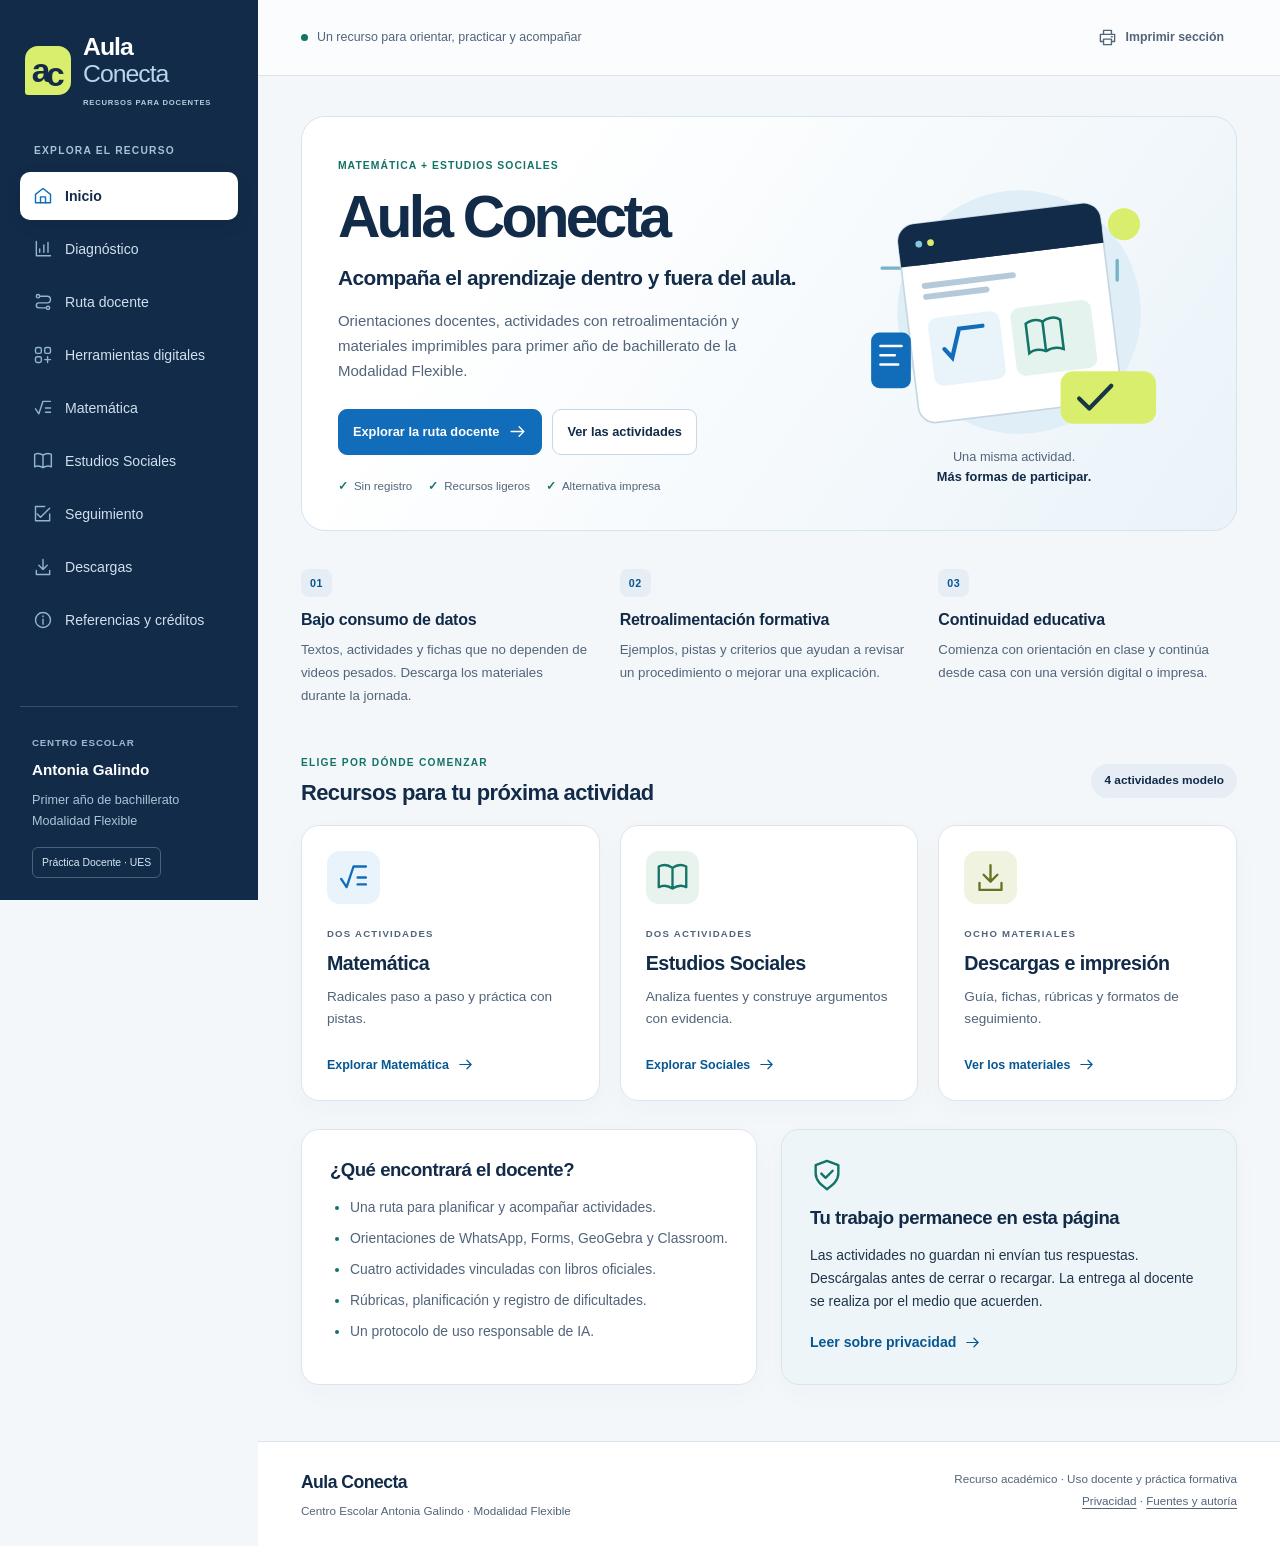
==== commit 5e4b269f: "Completar Aula Conecta para GitHub Pages Actualizar el sitio e incorporar diseño, actividades, ocho " ====
--- a/index.html
+++ b/index.html
@@ -1,10 +1,178 @@
-<!doctype html>
-<html lang="es"><head><meta charset="utf-8"><meta name="viewport" content="width=device-width,initial-scale=1"><meta name="color-scheme" content="light"><meta name="description" content="Aula Conecta: actividades de Matemática y Estudios Sociales, orientaciones docentes y materiales imprimibles para primer año de bachillerato, Modalidad Flexible."><title>Aula Conecta | Recursos para enseñar y acompañar</title><link rel="icon" type="image/svg+xml" href="assets/favicon.svg"><link rel="stylesheet" href="assets/styles.css"><script src="assets/app.js" defer></script></head><body>
-<a class="skip-link" href="#contenido">Saltar al contenido</a>
-<header class="mobile-header"><a class="mobile-brand" href="#inicio">Aula <strong>Conecta</strong></a><button id="menu-toggle" type="button" aria-label="Abrir menú de navegación" aria-expanded="false" aria-controls="sidebar"><svg class="icon" viewBox="0 0 24 24" aria-hidden="true"><path d="M4 6h16M4 12h16M4 18h16" stroke="currentColor" stroke-width="2"/></svg></button></header>
-<button id="menu-backdrop" type="button" aria-label="Cerrar menú" hidden></button>
-<aside id="sidebar" class="sidebar"><a class="brand" href="#inicio" aria-label="Aula Conecta, inicio"><svg class="icon " aria-hidden="true" viewBox="0 0 24 24" fill="none" stroke="currentColor" stroke-width="1.7" stroke-linecap="round" stroke-linejoin="round"><path d="M3 5c4-1 6 0 9 2 3-2 5-3 9-2v14c-4-1-6 0-9 2-3-2-5-3-9-2z"/><path d="M12 7v14"/></svg><span>Aula <strong>Conecta</strong><small>ENSEÑAR CON PROPÓSITO</small></span></a><p class="nav-label">ESPACIO DOCENTE</p><nav aria-label="Navegación principal"><a data-nav href="#inicio" aria-current="page"><svg class="icon " aria-hidden="true" viewBox="0 0 24 24" fill="none" stroke="currentColor" stroke-width="1.7" stroke-linecap="round" stroke-linejoin="round"><path d="m3 11 9-8 9 8M5 10v11h14V10M9 21v-7h6v7"/></svg><span>Inicio</span></a><a data-nav href="#diagnostico"><svg class="icon " aria-hidden="true" viewBox="0 0 24 24" fill="none" stroke="currentColor" stroke-width="1.7" stroke-linecap="round" stroke-linejoin="round"><path d="M4 3v18h17M8 17v-5m5 5V7m5 10V4"/></svg><span>Diagnóstico</span></a><a data-nav href="#ruta"><svg class="icon " aria-hidden="true" viewBox="0 0 24 24" fill="none" stroke="currentColor" stroke-width="1.7" stroke-linecap="round" stroke-linejoin="round"><circle cx="6" cy="5" r="2"/><circle cx="18" cy="19" r="2"/><path d="M8 5h8a4 4 0 0 1 0 8H8a3 3 0 0 0 0 6h8"/></svg><span>Ruta docente</span></a><a data-nav href="#herramientas"><svg class="icon " aria-hidden="true" viewBox="0 0 24 24" fill="none" stroke="currentColor" stroke-width="1.7" stroke-linecap="round" stroke-linejoin="round"><rect x="3" y="3" width="7" height="7" rx="2"/><rect x="14" y="3" width="7" height="7" rx="2"/><rect x="3" y="14" width="7" height="7" rx="2"/><rect x="14" y="14" width="7" height="7" rx="2"/></svg><span>Herramientas digitales</span></a><a data-nav href="#matematica"><svg class="icon " aria-hidden="true" viewBox="0 0 24 24" fill="none" stroke="currentColor" stroke-width="1.7" stroke-linecap="round" stroke-linejoin="round"><path d="M3 12h4l3 8L15 4h7M17 10l4 6m0-6-4 6"/></svg><span>Matemática</span></a><a data-nav href="#sociales"><svg class="icon " aria-hidden="true" viewBox="0 0 24 24" fill="none" stroke="currentColor" stroke-width="1.7" stroke-linecap="round" stroke-linejoin="round"><circle cx="12" cy="12" r="9"/><ellipse cx="12" cy="12" rx="4" ry="9"/><path d="M3 12h18M5 6h14M5 18h14"/></svg><span>Estudios Sociales</span></a><a data-nav href="#seguimiento"><svg class="icon " aria-hidden="true" viewBox="0 0 24 24" fill="none" stroke="currentColor" stroke-width="1.7" stroke-linecap="round" stroke-linejoin="round"><path d="m5 12 4 4L19 6"/><rect x="3" y="3" width="18" height="18" rx="4"/></svg><span>Seguimiento</span></a><a data-nav href="#descargas"><svg class="icon " aria-hidden="true" viewBox="0 0 24 24" fill="none" stroke="currentColor" stroke-width="1.7" stroke-linecap="round" stroke-linejoin="round"><path d="M12 3v12m-5-5 5 5 5-5M4 15v6h16v-6"/></svg><span>Descargas</span></a><a data-nav href="#referencias"><svg class="icon " aria-hidden="true" viewBox="0 0 24 24" fill="none" stroke="currentColor" stroke-width="1.7" stroke-linecap="round" stroke-linejoin="round"><circle cx="12" cy="12" r="9"/><path d="M12 11v6m0-11v1"/></svg><span>Referencias y créditos</span></a></nav><div class="sidebar-note"><svg class="icon " aria-hidden="true" viewBox="0 0 24 24" fill="none" stroke="currentColor" stroke-width="1.7" stroke-linecap="round" stroke-linejoin="round"><path d="M3 5c4-1 6 0 9 2 3-2 5-3 9-2v14c-4-1-6 0-9 2-3-2-5-3-9-2z"/><path d="M12 7v14"/></svg><p>Una conexión con<br><strong>más oportunidades.</strong></p><span>Centro Escolar Antonia Galindo<br>Modalidad Flexible</span></div><div class="sidebar-footer"><span class="ues-mark">UES</span><p>Universidad de El Salvador<small>Informática Educativa</small></p></div></aside>
-<main id="contenido" tabindex="-1"><div class="topbar"><p>RECURSOS PARA EL AULA <span>/</span> <strong>Primer año de bachillerato</strong></p><span class="connection-chip"><svg class="icon " aria-hidden="true" viewBox="0 0 24 24" fill="none" stroke="currentColor" stroke-width="1.7" stroke-linecap="round" stroke-linejoin="round"><path d="M3 8a15 15 0 0 1 18 0M6 12a10 10 0 0 1 12 0m-9 4a5 5 0 0 1 6 0"/><circle cx="12" cy="20" r="1"/></svg>Recursos ligeros</span></div><noscript><p class="notice">Activa JavaScript para navegar por las secciones y utilizar las actividades. Los materiales imprimibles pueden abrirse directamente desde la carpeta materiales.</p></noscript>
-<section id="inicio" class="page" aria-label="Inicio"><div class="hero"><div class="hero-copy"><span class="hero-tag"><span></span> APRENDER DENTRO Y FUERA DEL AULA</span><h1 tabindex="-1">Aula <span>Conecta</span></h1><h2>Sitio web educativo para fortalecer la enseñanza de Matemática y Estudios Sociales</h2><p>Aula Conecta ofrece orientaciones, actividades interactivas, instrumentos de seguimiento y materiales imprimibles para apoyar el trabajo de los docentes de Matemática y Estudios Sociales de primer año de bachillerato.</p><div class="actions"><a class="button lime" href="#ruta">Explorar la ruta docente<svg class="icon " aria-hidden="true" viewBox="0 0 24 24" fill="none" stroke="currentColor" stroke-width="1.7" stroke-linecap="round" stroke-linejoin="round"><path d="M4 12h16m-6-6 6 6-6 6"/></svg></a><a class="button hero-outline" href="#matematica">Ver las actividades<svg class="icon " aria-hidden="true" viewBox="0 0 24 24" fill="none" stroke="currentColor" stroke-width="1.7" stroke-linecap="round" stroke-linejoin="round"><path d="M4 12h16m-6-6 6 6-6 6"/></svg></a></div><div class="hero-meta">Centro Escolar Antonia Galindo <span>·</span> Modalidad Flexible</div></div><div class="hero-visual"><svg viewBox="0 0 400 350" role="img" aria-labelledby="hero-art-title"><title id="hero-art-title">Un libro, una pantalla y conexiones que representan el aprendizaje entre el aula y el hogar</title><defs><pattern id="dots" width="24" height="24" patternUnits="userSpaceOnUse"><circle cx="2" cy="2" r="1.2" fill="#ffffff" opacity=".15"/></pattern></defs><circle cx="208" cy="177" r="144" fill="#ffffff" opacity=".035"/><circle cx="208" cy="177" r="119" fill="none" stroke="#ffffff" opacity=".12" stroke-dasharray="5 8"/><rect width="400" height="350" fill="url(#dots)"/><path d="M70 148 180 79l140 97-87 99Z" fill="#0a253d"/><rect x="82" y="89" width="235" height="159" rx="12" fill="#dbeaf0" transform="rotate(-7 200 170)"/><rect x="91" y="99" width="217" height="135" rx="6" fill="#fff" transform="rotate(-7 200 170)"/><path d="m81 247 238-29 33 22c3 4 1 9-5 10L89 282c-9 1-13-4-12-10Z" fill="#b7d5e2"/><path d="m167 250 81-10 12 8-86 11Z" fill="#749eb0"/><g transform="rotate(-7 200 170)"><rect x="104" y="112" width="37" height="109" rx="3" fill="#eff5f6"/><rect x="111" y="122" width="22" height="4" rx="2" fill="#176c80"/><path d="M111 139h22m-22 12h22m-22 12h22" stroke="#b0c5cf" stroke-width="3"/><rect x="153" y="113" width="141" height="41" rx="4" fill="#123d53"/><rect x="164" y="123" width="74" height="5" rx="2" fill="#c9ef79"/><rect x="164" y="135" width="107" height="4" rx="2" fill="#93bccb"/><rect x="153" y="166" width="66" height="54" rx="4" fill="#d9f2ec"/><rect x="228" y="166" width="66" height="54" rx="4" fill="#e6effc"/><path d="m171 192 6 12 9-28h17" fill="none" stroke="#147d6a" stroke-width="3"/><circle cx="261" cy="192" r="15" fill="none" stroke="#4c7eab" stroke-width="2"/><path d="M246 192h30m-15-15c-9 10-9 20 0 30 9-10 9-20 0-30Z" fill="none" stroke="#4c7eab" stroke-width="1.5"/></g><g transform="rotate(10 315 76)"><rect x="279" y="33" width="66" height="73" rx="13" fill="#c9ef79"/><path d="m298 67 10 10 19-24" stroke="#214b38" stroke-width="5" fill="none" stroke-linecap="round"/><path d="M294 91h34" stroke="#8db251" stroke-width="3"/></g><g transform="rotate(-12 63 230)"><rect x="27" y="193" width="70" height="76" rx="12" fill="#4eb8a1"/><path d="M42 214c9-3 14-1 20 3 7-4 12-6 21-3v31c-8-2-13 0-21 4-7-4-12-6-20-4Z" fill="none" stroke="#fff" stroke-width="2.5"/><path d="M62 217v32" stroke="#fff" stroke-width="2.5"/></g><circle cx="100" cy="53" r="8" fill="#71c3d7"/><circle cx="334" cy="296" r="5" fill="#c9ef79"/><path d="M53 100v16m-8-8h16m265 39v12m-6-6h12" stroke="#8ac2d5" stroke-width="2"/></svg><span class="visual-caption">Pequeños recursos.<br><strong>Grandes posibilidades para enseñar.</strong></span></div></div>
-<div class="intro-line"><div><span class="eyebrow">PENSADO PARA TU CONTEXTO</span><h2>Más herramientas para acompañar el aprendizaje</h2></div><span class="pill">Sin cuentas de usuario</span></div><div class="feature-grid"><article class="feature-card"><div class="icon-box tone-0"><svg class="icon " aria-hidden="true" viewBox="0 0 24 24" fill="none" stroke="currentColor" stroke-width="1.7" stroke-linecap="round" stroke-linejoin="round"><path d="M3 8a15 15 0 0 1 18 0M6 12a10 10 0 0 1 12 0m-9 4a5 5 0 0 1 6 0"/><circle cx="12" cy="20" r="1"/></svg></div><h3>Bajo consumo de datos</h3><p>Recursos ligeros que pueden consultarse desde un teléfono o una computadora, sin depender de videos pesados ni aplicaciones complejas.</p></article><article class="feature-card"><div class="icon-box tone-1"><svg class="icon " aria-hidden="true" viewBox="0 0 24 24" fill="none" stroke="currentColor" stroke-width="1.7" stroke-linecap="round" stroke-linejoin="round"><path d="M21 11a8 8 0 0 1-8 8H7l-4 3V11a9 9 0 0 1 18 0Z"/><path d="M7 10h10M7 14h6"/></svg></div><h3>Retroalimentación formativa</h3><p>Actividades con orientaciones, respuestas explicadas, rúbricas y procedimientos para brindar retroalimentación durante y después del aprendizaje.</p></article><article class="feature-card"><div class="icon-box tone-2"><svg class="icon " aria-hidden="true" viewBox="0 0 24 24" fill="none" stroke="currentColor" stroke-width="1.7" stroke-linecap="round" stroke-linejoin="round"><circle cx="6" cy="5" r="2"/><circle cx="18" cy="19" r="2"/><path d="M8 5h8a4 4 0 0 1 0 8H8a3 3 0 0 0 0 6h8"/></svg></div><h3>Continuidad educativa</h3><p>Propuestas que pueden comenzar durante la jornada presencial y continuar desde casa mediante recursos digitales o materiales impresos.</p></article></div><div class="section-line"><div><p class="eyebrow">DEL RECURSO A LA PRÁCTICA</p><h2>Dos asignaturas, un mismo propósito</h2></div><a class="inline-link" href="#descargas">Ver materiales<svg class="icon " aria-hidden="true" viewBox="0 0 24 24" fill="none" stroke="currentColor" stroke-width="1.7" stroke-linecap="round" stroke-linejoin="round"><path d="M4 12h16m-6-6 6 6-6 6"/></svg></a></div><div class="subject-grid"><a class="subject-card math-card" href="#matematica"><div><span class="pill">MATEMÁTICA</span><h3>Comprender cada paso.<br>Construir una solución.</h3><p>Radicales semejantes · 2 actividades modelo</p><span class="inline-link">Explorar actividades <svg class="icon " aria-hidden="true" viewBox="0 0 24 24" fill="none" stroke="currentColor" stroke-width="1.7" stroke-linecap="round" stroke-linejoin="round"><path d="M4 12h16m-6-6 6 6-6 6"/></svg></span></div><span class="subject-symbol" aria-hidden="true">√<span>x</span></span></a><a class="subject-card social-card" href="#sociales"><div><span class="pill">ESTUDIOS SOCIALES</span><h3>Leer con criterio.<br>Argumentar con evidencias.</h3><p>Ciudadanía digital · 2 actividades modelo</p><span class="inline-link">Explorar actividades <svg class="icon " aria-hidden="true" viewBox="0 0 24 24" fill="none" stroke="currentColor" stroke-width="1.7" stroke-linecap="round" stroke-linejoin="round"><path d="M4 12h16m-6-6 6 6-6 6"/></svg></span></div><svg class="icon subject-globe" aria-hidden="true" viewBox="0 0 24 24" fill="none" stroke="currentColor" stroke-width="1.7" stroke-linecap="round" stroke-linejoin="round"><circle cx="12" cy="12" r="9"/><ellipse cx="12" cy="12" rx="4" ry="9"/><path d="M3 12h18M5 6h14M5 18h14"/></svg></a></div><div class="home-bottom"><article class="card"><h2>¿Qué encontrará el docente?</h2><ul class="check-list"><li>Dos actividades modelo de Matemática.</li><li>Dos actividades modelo de Estudios Sociales.</li><li>Orientaciones para utilizar WhatsApp, Google Forms, GeoGebra y Google Classroom.</li><li>Uso responsable de inteligencia artificial.</li><li>Instrumentos de planificación y seguimiento.</li><li>Materiales descargables e imprimibles.</li></ul></article><aside class="context-card"><span class="eyebrow">UNA PROPUESTA EN CONSTRUCCIÓN</span><h2>Preparar, aplicar<br>y evaluar.</h2><p>Este recurso forma parte de una propuesta de mejora de Práctica Docente. Su aplicación y evaluación permitirán valorar los resultados y realizar ajustes.</p><a class="inline-link" href="#diagnostico">Conocer el diagnóstico<svg class="icon " aria-hidden="true" viewBox="0 0 24 24" fill="none" stroke="currentColor" stroke-width="1.7" stroke-linecap="round" stroke-linejoin="round"><path d="M4 12h16m-6-6 6 6-6 6"/></svg></a></aside></div></section><section id="diagnostico" class="page" hidden><header class="page-heading"><p class="eyebrow">01 / CONOCER EL CONTEXTO</p><h1 tabindex="-1">El punto de partida</h1><p class="lead">Disponibilidad de dispositivos, acceso a Internet y orientación digital en primer año de bachillerato.</p></header><div class="stat-grid"><article class="stat-card"><strong>13</strong><span>estudiantes inscritos</span><small>Primer año de bachillerato</small></article><article class="stat-card"><strong>9</strong><span>respuestas de Matemática</span><small>Muestra del diagnóstico</small></article><article class="stat-card"><strong>10</strong><span>respuestas de Estudios Sociales</span><small>Muestra del diagnóstico</small></article></div><p class="notice">Las muestras pueden corresponder parcialmente a los mismos estudiantes. No deben sumarse como si fueran 19 estudiantes diferentes.</p><div class="two-columns"><article class="card"><span class="eyebrow">MATEMÁTICA · 9 RESPUESTAS</span><h2>Dispositivos y uso de Internet</h2><div class="bar-row"><div><span>Disponen de teléfono celular</span><strong>9 de 9</strong></div><meter min="0" max="9" value="9" aria-label="Disponen de teléfono celular: 9 de 9">9 de 9</meter></div><div class="bar-row"><div><span>Disponen de computadora</span><strong>6 de 9</strong></div><meter min="0" max="9" value="6" aria-label="Disponen de computadora: 6 de 9">6 de 9</meter></div><div class="bar-row"><div><span>Tienen acceso a Internet</span><strong>5 de 9</strong></div><meter min="0" max="9" value="5" aria-label="Tienen acceso a Internet: 5 de 9">5 de 9</meter></div><div class="bar-row"><div><span>Usan Internet para buscar información</span><strong>8 de 9</strong></div><meter min="0" max="9" value="8" aria-label="Usan Internet para buscar información: 8 de 9">8 de 9</meter></div><div class="bar-row"><div><span>Usan Internet para resolver ejercicios</span><strong>1 de 9</strong></div><meter min="0" max="9" value="1" aria-label="Usan Internet para resolver ejercicios: 1 de 9">1 de 9</meter></div><p class="small muted">El dato de acceso a Internet no indica que la conexión sea estable.</p></article><article class="card"><span class="eyebrow">ESTUDIOS SOCIALES · 10 RESPUESTAS</span><h2>Acceso y acompañamiento</h2><p class="highlight-stat"><strong>10 de 10</strong> participantes disponen de algún dispositivo.</p><h3>Frecuencia de acceso a Internet</h3><dl class="frequency-list"><div><dt>Siempre</dt><dd>3 de 10</dd></div><div><dt>Frecuentemente</dt><dd>4 de 10</dd></div><div><dt>Algunas veces</dt><dd>3 de 10</dd></div></dl><h3>Orientación para utilizar recursos digitales</h3><dl class="frequency-list"><div><dt>Siempre</dt><dd>2 de 10</dd></div><div><dt>Frecuentemente</dt><dd>3 de 10</dd></div><div><dt>Algunas veces</dt><dd>3 de 10</dd></div><div><dt>Nunca</dt><dd>2 de 10</dd></div></dl></article></div><article class="callout"><h2>¿Qué nos orienta a priorizar?</h2><p>Los resultados evidencian disponibilidad de dispositivos, especialmente teléfonos celulares, pero también diferencias en el acceso a Internet y en la orientación recibida para utilizar recursos digitales con fines educativos. Por ello, la propuesta prioriza actividades ligeras, materiales descargables, acompañamiento docente y alternativas imprimibles.</p></article><p class="notice">Los datos corresponden al diagnóstico realizado y no representan resultados posteriores a la implementación de la propuesta.</p></section><section id="ruta" class="page" hidden><header class="page-heading"><p class="eyebrow">02 / PLANIFICAR CON INTENCIÓN</p><h1 tabindex="-1">Una ruta para acompañar</h1><p class="lead">Seis pasos para convertir un recurso digital en una experiencia de aprendizaje guiada.</p></header><ol class="route-grid"><li class="card"><span class="step-number">01</span><h2>Identificar</h2><p>Revisar el contenido, las características del grupo, los conocimientos previos y las condiciones de conectividad.</p></li><li class="card"><span class="step-number">02</span><h2>Seleccionar</h2><p>Elegir la actividad, la herramienta digital y el formato de trabajo que mejor respondan al objetivo de aprendizaje.</p></li><li class="card"><span class="step-number">03</span><h2>Preparar</h2><p>Revisar enlaces, adaptar instrucciones, descargar materiales y definir una alternativa impresa.</p></li><li class="card"><span class="step-number">04</span><h2>Orientar</h2><p>Explicar la actividad, modelar el procedimiento y comprobar que los estudiantes comprendan las instrucciones.</p></li><li class="card"><span class="step-number">05</span><h2>Retroalimentar</h2><p>Reconocer los logros, identificar la dificultad y ofrecer una acción concreta para mejorar.</p></li><li class="card"><span class="step-number">06</span><h2>Evaluar y ajustar</h2><p>Registrar la participación, analizar las evidencias y modificar la actividad para una próxima aplicación.</p></li></ol><article id="checklist-panel" class="card"><div class="section-line"><div><p class="eyebrow">ANTES DE COMENZAR</p><h2>Lista de cotejo docente</h2></div><output id="check-count" aria-live="polite">0 de 15 criterios revisados</output></div><p>Marca los criterios que ya has preparado. La selección permanece solo mientras esta página siga abierta.</p><div id="checklist" class="checklist"><label for="criterio-1"><input type="checkbox" id="criterio-1"><span><b>01</b> El objetivo de aprendizaje está claramente definido.</span></label><label for="criterio-2"><input type="checkbox" id="criterio-2"><span><b>02</b> La actividad corresponde al contenido curricular.</span></label><label for="criterio-3"><input type="checkbox" id="criterio-3"><span><b>03</b> Las instrucciones utilizan lenguaje comprensible.</span></label><label for="criterio-4"><input type="checkbox" id="criterio-4"><span><b>04</b> El docente revisó previamente todos los enlaces.</span></label><label for="criterio-5"><input type="checkbox" id="criterio-5"><span><b>05</b> El recurso puede utilizarse desde un teléfono celular.</span></label><label for="criterio-6"><input type="checkbox" id="criterio-6"><span><b>06</b> La actividad evita archivos innecesariamente pesados.</span></label><label for="criterio-7"><input type="checkbox" id="criterio-7"><span><b>07</b> Existe una alternativa imprimible.</span></label><label for="criterio-8"><input type="checkbox" id="criterio-8"><span><b>08</b> Se indica el tiempo estimado.</span></label><label for="criterio-9"><input type="checkbox" id="criterio-9"><span><b>09</b> Se explica qué producto debe entregar el estudiante.</span></label><label for="criterio-10"><input type="checkbox" id="criterio-10"><span><b>10</b> Se establece cómo se brindará la retroalimentación.</span></label><label for="criterio-11"><input type="checkbox" id="criterio-11"><span><b>11</b> Se protegen los datos personales.</span></label><label for="criterio-12"><input type="checkbox" id="criterio-12"><span><b>12</b> Se explica el uso permitido de la inteligencia artificial.</span></label><label for="criterio-13"><input type="checkbox" id="criterio-13"><span><b>13</b> Se utiliza información de fuentes confiables.</span></label><label for="criterio-14"><input type="checkbox" id="criterio-14"><span><b>14</b> Se incluye un instrumento de evaluación.</span></label><label for="criterio-15"><input type="checkbox" id="criterio-15"><span><b>15</b> Se establece cómo se registrarán los resultados.</span></label></div><div class="actions"><button class="button primary" data-check="all" type="button">Marcar todo</button><button class="button secondary" data-check="clear" type="button">Limpiar selección</button><button class="button text-button" data-check="print" type="button"><svg class="icon " aria-hidden="true" viewBox="0 0 24 24" fill="none" stroke="currentColor" stroke-width="1.7" stroke-linecap="round" stroke-linejoin="round"><path d="M6 9V3h12v6M6 17H3V9h18v8h-3M6 14h12v7H6zM17 11h1"/></svg>Imprimir lista</button></div></article></section><section id="herramientas" class="page" hidden><header class="page-heading"><p class="eyebrow">03 / ELEGIR EL APOYO ADECUADO</p><h1 tabindex="-1">Herramientas con propósito</h1><p class="lead">Selecciona una herramienta para conocer sus usos pedagógicos y las precauciones antes de llevarla al aula.</p></header><div class="tool-picker" role="group" aria-label="Seleccionar herramienta"><button type="button" data-tool="whatsapp" aria-pressed="true" aria-controls="panel-whatsapp"><span class="tool-initial">W</span><strong>WhatsApp</strong><small>Comunicación breve</small></button><button type="button" data-tool="forms" aria-pressed="false" aria-controls="panel-forms"><span class="tool-initial">F</span><strong>Google Forms</strong><small>Comprobar comprensión</small></button><button type="button" data-tool="geogebra" aria-pressed="false" aria-controls="panel-geogebra"><span class="tool-initial">G</span><strong>GeoGebra</strong><small>Explorar y comprobar</small></button><button type="button" data-tool="classroom" aria-pressed="false" aria-controls="panel-classroom"><span class="tool-initial">C</span><strong>Google Classroom</strong><small>Organizar el aprendizaje</small></button><button type="button" data-tool="ia" aria-pressed="false" aria-controls="panel-ia"><span class="tool-initial">IA</span><strong>Inteligencia artificial</strong><small>Preparar y revisar</small></button></div><article id="panel-whatsapp" data-tool-panel="whatsapp" class="card tool-panel"><p class="eyebrow">Comunicación breve</p><h2>WhatsApp</h2><div class="three-columns"><div><h3>Para qué utilizarlo</h3><ul><li>Enviar recordatorios.</li><li>Compartir instrucciones breves.</li><li>Resolver dudas puntuales.</li><li>Enviar archivos ligeros.</li></ul></div><div><h3>Cuándo utilizarlo</h3><p>Cuando se necesita comunicación rápida y accesible con estudiantes o responsables.</p></div><div><h3>Precauciones</h3><ul><li>Establecer horarios de atención.</li><li>No compartir información personal.</li><li>Evitar saturar los grupos con mensajes.</li><li>No utilizarlo como único medio de evaluación.</li></ul></div></div></article><article id="panel-forms" data-tool-panel="forms" class="card tool-panel" hidden><p class="eyebrow">Comprobar comprensión</p><h2>Google Forms</h2><div class="three-columns"><div><h3>Para qué utilizarlo</h3><ul><li>Crear cuestionarios.</li><li>Recopilar respuestas.</li><li>Proporcionar retroalimentación automática.</li><li>Organizar resultados.</li></ul></div><div><h3>Cuándo utilizarlo</h3><p>Cuando el docente necesita comprobar comprensión, realizar una práctica o reunir evidencias.</p></div><div><h3>Precauciones</h3><ul><li>Revisar las respuestas correctas antes de publicar.</li><li>Utilizar explicaciones en la retroalimentación.</li><li>Verificar si el estudiante necesita iniciar sesión.</li><li>Preparar una alternativa impresa.</li></ul></div></div></article><article id="panel-geogebra" data-tool-panel="geogebra" class="card tool-panel" hidden><p class="eyebrow">Explorar y comprobar</p><h2>GeoGebra</h2><div class="three-columns"><div><h3>Para qué utilizarlo</h3><ul><li>Comprobar procedimientos matemáticos.</li><li>Representar expresiones.</li><li>Explorar relaciones matemáticas.</li><li>Comparar resultados.</li></ul></div><div><h3>Cuándo utilizarlo</h3><p>Después de que el estudiante haya intentado resolver el ejercicio mediante un procedimiento escrito.</p></div><div><h3>Precauciones</h3><ul><li>No sustituir el razonamiento matemático.</li><li>Pedir que se muestre el procedimiento.</li><li>Comprobar que la herramienta se utiliza como apoyo.</li></ul></div></div></article><article id="panel-classroom" data-tool-panel="classroom" class="card tool-panel" hidden><p class="eyebrow">Organizar el aprendizaje</p><h2>Google Classroom</h2><div class="three-columns"><div><h3>Para qué utilizarlo</h3><ul><li>Organizar actividades.</li><li>Compartir materiales.</li><li>Recibir tareas.</li><li>Aplicar rúbricas.</li><li>Entregar retroalimentación.</li></ul></div><div><h3>Cuándo utilizarlo</h3><p>Cuando el docente necesita reunir recursos, instrucciones, evidencias y calificaciones en un mismo espacio.</p></div><div><h3>Precauciones</h3><ul><li>Escribir instrucciones completas.</li><li>Establecer fechas realistas.</li><li>Confirmar que los estudiantes poseen acceso.</li><li>Ofrecer otra vía de entrega cuando sea necesario.</li></ul></div></div></article><article id="panel-ia" data-tool-panel="ia" class="card tool-panel" hidden><p class="eyebrow">PREPARACIÓN CON REVISIÓN HUMANA</p><h2>Inteligencia artificial</h2><p>Puede apoyar la elaboración de borradores de presentaciones, la propuesta de ejemplos, la adaptación de instrucciones, la generación de preguntas preliminares, la organización de información y la revisión de claridad y redacción.</p><p class="notice">La inteligencia artificial no sustituye la revisión docente ni el razonamiento del estudiante.</p><h3>Una ruta de uso responsable</h3><ol class="compact-steps"><li><strong>Definir</strong><span>Establecer el objetivo educativo.</span></li><li><strong>Solicitar</strong><span>Escribir una instrucción clara y específica.</span></li><li><strong>Verificar</strong><span>Comprobar datos, procedimientos y fuentes.</span></li><li><strong>Adaptar</strong><span>Adecuar el contenido al grupo y al contexto.</span></li><li><strong>Reconocer</strong><span>Declarar el apoyo recibido de la inteligencia artificial.</span></li><li><strong>Valorar</strong><span>Evaluar si el resultado contribuye al aprendizaje.</span></li></ol><div class="two-columns"><div><h3>Para docentes</h3><ul><li>Utilizar IA para preparar borradores.</li><li>Revisar toda la información.</li><li>Comparar el resultado con los libros oficiales.</li><li>Adecuar el lenguaje.</li><li>Evitar introducir información personal de estudiantes.</li><li>Diseñar actividades en las que se valore el proceso.</li></ul></div><div><h3>Para estudiantes</h3><ul><li>Utilizar IA para solicitar explicaciones y ejemplos.</li><li>Comparar las respuestas con las fuentes proporcionadas.</li><li>Explicar con palabras propias.</li><li>Reconocer cuándo utilizaron la herramienta.</li><li>No entregar automáticamente el texto generado como trabajo propio.</li><li>No ingresar datos personales.</li></ul></div></div></article><article id="prompt-generator" class="card"><p class="eyebrow">PREPARA UN BORRADOR</p><h2>Generador local de instrucciones para IA</h2><p>Completa el contexto y genera una instrucción editable. Este generador no se conecta con una IA ni envía el contenido a un servidor.</p><form id="prompt-form" data-title="Instrucción para IA"><div class="form-grid"><div class="field"><label for="prompt-asignatura">Asignatura</label><select id="prompt-asignatura" name="asignatura" required><option>Matemática</option><option>Estudios Sociales</option></select></div><div class="field"><label for="prompt-tema">Tema</label><input id="prompt-tema" name="tema" type="text" value="" required></div><div class="field"><label for="prompt-destinatarios">Destinatarios</label><input id="prompt-destinatarios" name="destinatarios" type="text" value="Primer año de bachillerato, Modalidad Flexible" required></div><div class="field"><label for="prompt-cantidad">Cantidad de diapositivas</label><select id="prompt-cantidad" name="cantidad" required><option>6</option><option>8</option><option>10</option></select></div><div class="field"><label for="prompt-fuente">Fuente oficial utilizada</label><input id="prompt-fuente" name="fuente" type="text" value="" required></div><div class="field"><label for="prompt-objetivo">Objetivo de la presentación</label><textarea id="prompt-objetivo" name="objetivo" rows="3" required></textarea></div><div class="field"><label for="prompt-adicionales">Indicaciones adicionales (opcional)</label><textarea id="prompt-adicionales" name="adicionales" rows="3"></textarea></div></div><div class="actions"><button class="button primary" type="submit">Generar instrucción<svg class="icon " aria-hidden="true" viewBox="0 0 24 24" fill="none" stroke="currentColor" stroke-width="1.7" stroke-linecap="round" stroke-linejoin="round"><path d="M4 12h16m-6-6 6 6-6 6"/></svg></button><button class="button secondary" id="clear-prompt" type="button">Limpiar</button></div></form><div class="field prompt-result"><label for="prompt-output">Instrucción generada · puedes editarla</label><textarea id="prompt-output" rows="9" placeholder="La instrucción aparecerá aquí al completar los campos."></textarea></div><button id="copy-prompt" type="button" class="button secondary">Copiar instrucción</button><p class="small muted">Verifica la respuesta de la IA con la fuente oficial antes de utilizarla. No ingreses datos personales.</p></article></section><section id="matematica" class="page" hidden><header class="page-heading"><p class="eyebrow">04 / COMPRENDER EL PROCEDIMIENTO</p><h1 tabindex="-1">Actividades modelo de Matemática</h1><p class="lead">Las actividades presentan procedimientos paso a paso y ejercicios de aplicación basados en contenidos del libro oficial de Precálculo de primer año de bachillerato.</p></header><article id="math-route" class="card activity"><div class="activity-heading"><span class="activity-number">01</span><div><p class="eyebrow">SUMA DE RADICALES SEMEJANTES</p><h2>Ruta paso a paso</h2></div><span class="time-tag"><svg class="icon " aria-hidden="true" viewBox="0 0 24 24" fill="none" stroke="currentColor" stroke-width="1.7" stroke-linecap="round" stroke-linejoin="round"><circle cx="12" cy="12" r="9"/><path d="M12 6v6l4 2"/></svg>45 min + 15 min en casa</span></div><p class="source-note">Referencia curricular: Precálculo, primer año de bachillerato, Unidad 1, sección 1.1, página impresa 8.</p><p><strong>Propósito:</strong> simplificar radicales y reconocer los términos que pueden sumarse. Escribe primero el procedimiento en tu cuaderno y después compruébalo.</p><div class="math-stage"><div class="stage-top"><span>EJERCICIO GUIADO</span><output id="step-count" aria-live="polite">Paso 1 de 5</output></div><div class="main-equation" aria-label="raíz cuadrada de doce más raíz cuadrada de setenta y cinco">√12 + √75</div><div data-step="0" class="math-step"><h3>1. Observar</h3><p>Identifica si los radicales pueden simplificarse para obtener radicales semejantes.</p></div><div data-step="1" class="math-step" hidden><h3>2. Descomponer</h3><p class="equation">√12 = √(4 × 3)<br>√75 = √(25 × 3)</p><p>Busca un factor que sea cuadrado perfecto en cada radicando.</p></div><div data-step="2" class="math-step" hidden><h3>3. Simplificar</h3><p class="equation">√12 = 2√3<br>√75 = 5√3</p><p>Extrae del radical la raíz del cuadrado perfecto.</p></div><div data-step="3" class="math-step" hidden><h3>4. Sumar términos semejantes</h3><p class="equation">2√3 + 5√3 = <strong>7√3</strong></p><p>Los radicales tienen el mismo índice y el mismo radicando: suma sus coeficientes.</p></div><div data-step="4" class="math-step" hidden><h3>5. Comprobar</h3><p>Comprueba el resultado con GeoGebra después de escribir el procedimiento completo.</p><p class="equation">Respuesta: <strong>7√3</strong></p></div><div class="actions stage-actions"><button type="button" class="button secondary" data-step-action="prev" disabled>Paso anterior</button><button type="button" class="button primary" data-step-action="next">Paso siguiente <svg class="icon " aria-hidden="true" viewBox="0 0 24 24" fill="none" stroke="currentColor" stroke-width="1.7" stroke-linecap="round" stroke-linejoin="round"><path d="M4 12h16m-6-6 6 6-6 6"/></svg></button><button type="button" class="button text-button" data-step-action="reset">Reiniciar</button></div></div><p class="external-action"><a href="https://www.geogebra.org/calculator" target="_blank" rel="noopener noreferrer">Abrir calculadora de GeoGebra ↗<span class="sr-only"> (abre otra pestaña; requiere conexión)</span></a><span class="small muted">Requiere conexión a Internet.</span></p><form id="reflection-form" data-title="Reflexión: radicales semejantes"><h3>Detente y explica</h3><ul><li>¿Por qué no se sumaron directamente 12 y 75?</li><li>¿Qué característica permite sumar los radicales?</li><li>¿Qué paso resultó más importante?</li></ul><div class="field"><label for="reflection-reflexion">Mi reflexión</label><textarea id="reflection-reflexion" name="reflexion" rows="3"></textarea></div><div class="actions"><button type="button" class="button primary" data-export="reflection-form" data-filename="reflexion-radicales.txt"><svg class="icon " aria-hidden="true" viewBox="0 0 24 24" fill="none" stroke="currentColor" stroke-width="1.7" stroke-linecap="round" stroke-linejoin="round"><path d="M12 3v12m-5-5 5 5 5-5M4 15v6h16v-6"/></svg>Descargar reflexión</button><button type="button" class="button secondary" data-reset="reflection-form">Limpiar respuestas</button><button type="button" class="button text-button" data-print="#math-route"><svg class="icon " aria-hidden="true" viewBox="0 0 24 24" fill="none" stroke="currentColor" stroke-width="1.7" stroke-linecap="round" stroke-linejoin="round"><path d="M6 9V3h12v6M6 17H3V9h18v8h-3M6 14h12v7H6zM17 11h1"/></svg>Imprimir</button></div></form></article><article id="math-challenge" class="card activity"><div class="activity-heading"><span class="activity-number">02</span><div><p class="eyebrow">APLICA LO APRENDIDO</p><h2>Desafío de radicales</h2></div></div><p>Simplifica cada radical y luego suma o resta los coeficientes. Completa el coeficiente y el radicando <strong>o</strong> escribe la respuesta simplificada. Si completas ambos formatos, deben coincidir.</p><div class="exercise-grid"><form data-exercise="0" class="exercise-card" id="exercise-0"><p class="eyebrow">EJERCICIO 01</p><h3 class="equation">√40 + √90</h3><div class="answer-pair"><div class="field"><label for="coef-0">Coeficiente</label><input id="coef-0" name="coeficiente" type="text" inputmode="text" autocomplete="off" aria-describedby="answer-format"></div><span aria-hidden="true">√</span><div class="field"><label for="rad-0">Radicando</label><input id="rad-0" name="radicando" type="text" inputmode="numeric" autocomplete="off"></div></div><div class="field"><label for="ex-0-respuesta">Respuesta simplificada</label><input id="ex-0-respuesta" name="respuesta" type="text" value=""></div><button class="button primary" type="submit">Comprobar respuesta</button><p data-feedback class="feedback" aria-live="polite"></p><details><summary>Consultar procedimiento completo</summary><p class="equation small-equation">√40 = 2√10; √90 = 3√10; 2√10 + 3√10 = 5√10.</p></details></form><form data-exercise="1" class="exercise-card" id="exercise-1"><p class="eyebrow">EJERCICIO 02</p><h3 class="equation">√80 + √45</h3><div class="answer-pair"><div class="field"><label for="coef-1">Coeficiente</label><input id="coef-1" name="coeficiente" type="text" inputmode="text" autocomplete="off" aria-describedby="answer-format"></div><span aria-hidden="true">√</span><div class="field"><label for="rad-1">Radicando</label><input id="rad-1" name="radicando" type="text" inputmode="numeric" autocomplete="off"></div></div><div class="field"><label for="ex-1-respuesta">Respuesta simplificada</label><input id="ex-1-respuesta" name="respuesta" type="text" value=""></div><button class="button primary" type="submit">Comprobar respuesta</button><p data-feedback class="feedback" aria-live="polite"></p><details><summary>Consultar procedimiento completo</summary><p class="equation small-equation">√80 = 4√5; √45 = 3√5; 4√5 + 3√5 = 7√5.</p></details></form><form data-exercise="2" class="exercise-card" id="exercise-2"><p class="eyebrow">EJERCICIO 03</p><h3 class="equation">√28 − √63</h3><div class="answer-pair"><div class="field"><label for="coef-2">Coeficiente</label><input id="coef-2" name="coeficiente" type="text" inputmode="text" autocomplete="off" aria-describedby="answer-format"></div><span aria-hidden="true">√</span><div class="field"><label for="rad-2">Radicando</label><input id="rad-2" name="radicando" type="text" inputmode="numeric" autocomplete="off"></div></div><div class="field"><label for="ex-2-respuesta">Respuesta simplificada</label><input id="ex-2-respuesta" name="respuesta" type="text" value=""></div><button class="button primary" type="submit">Comprobar respuesta</button><p data-feedback class="feedback" aria-live="polite"></p><details><summary>Consultar procedimiento completo</summary><p class="equation small-equation">√28 = 2√7; √63 = 3√7; 2√7 − 3√7 = −√7.</p></details></form><form data-exercise="3" class="exercise-card" id="exercise-3"><p class="eyebrow">EJERCICIO 04</p><h3 class="equation">√32 − √8</h3><div class="answer-pair"><div class="field"><label for="coef-3">Coeficiente</label><input id="coef-3" name="coeficiente" type="text" inputmode="text" autocomplete="off" aria-describedby="answer-format"></div><span aria-hidden="true">√</span><div class="field"><label for="rad-3">Radicando</label><input id="rad-3" name="radicando" type="text" inputmode="numeric" autocomplete="off"></div></div><div class="field"><label for="ex-3-respuesta">Respuesta simplificada</label><input id="ex-3-respuesta" name="respuesta" type="text" value=""></div><button class="button primary" type="submit">Comprobar respuesta</button><p data-feedback class="feedback" aria-live="polite"></p><details><summary>Consultar procedimiento completo</summary><p class="equation small-equation">√32 = 4√2; √8 = 2√2; 4√2 − 2√2 = 2√2.</p></details></form></div><p id="answer-format" class="small muted">Puedes escribir, por ejemplo, 3√2 o 3sqrt(2). Para −√7, el coeficiente es −1. Se aceptan espacios y el signo menos del teclado.</p><p class="notice">Esta actividad funciona como práctica formativa. No representa una calificación oficial y las respuestas no se guardan ni se envían.</p><details><summary>Orientaciones para el docente</summary><ul><li>Solicitar primero el procedimiento escrito.</li><li>Utilizar GeoGebra únicamente para comprobar.</li><li>Transferir los ejercicios a Google Forms si se necesita registrar respuestas.</li><li>Agregar retroalimentación explicativa.</li><li>Preparar la versión imprimible.</li></ul></details></article></section><section id="sociales" class="page" hidden><header class="page-heading"><p class="eyebrow">05 / PENSAR, CONTRASTAR Y ARGUMENTAR</p><h1 tabindex="-1">Actividades modelo de Estudios Sociales</h1><p class="lead">Las actividades promueven la interpretación de fuentes, la argumentación y el pensamiento crítico mediante contenidos relacionados con ciudadanía, derechos humanos y entornos digitales.</p></header><article id="social-pista" class="card activity"><div class="activity-heading"><span class="activity-number">01</span><div><p class="eyebrow">CIUDADANÍA Y ENTORNOS DIGITALES</p><h2>Análisis de fuentes con PISTA</h2></div></div><p class="source-note">Referencia curricular para Estudios Sociales: Ciudadanía y Valores. Libro de texto. 1.er año de Bachillerato (2025), Unidad 6, semana 1, páginas impresas 210 a 213.</p><p><strong>Propósito:</strong> valorar la confiabilidad de la información. Lee ambas fuentes y justifica tus decisiones con el método PISTA.</p><div class="two-columns source-cards"><article><span class="source-tag">FUENTE A</span><p>Los derechos humanos también deben protegerse en los entornos digitales. El uso de la tecnología puede generar oportunidades, pero también riesgos relacionados con la privacidad, la identidad, la vigilancia, el acoso y el uso de información personal.</p><p class="source-note">Texto parafraseado a partir del contenido del libro oficial. No corresponde a una cita textual.</p></article><article><span class="source-tag">FUENTE B</span><p>Todo lo publicado en Internet es público, por lo que cualquiera puede utilizar los datos personales sin pedir permiso.</p><p class="source-note">Publicación hipotética creada con fines educativos para analizar información cuestionable. No corresponde a una fuente real.</p></article></div><div class="pista-method"><div><b>P</b><h3>Procedencia</h3><p>¿De dónde proviene la información? ¿En qué medio fue publicada?</p></div><div><b>I</b><h3>Intención</h3><p>¿Busca informar, convencer, entretener o provocar una reacción?</p></div><div><b>S</b><h3>Sustento</h3><p>¿Presenta datos, argumentos, evidencias o referencias?</p></div><div><b>T</b><h3>Temporalidad</h3><p>¿Tiene fecha? ¿La información continúa siendo vigente?</p></div><div><b>A</b><h3>Autoría</h3><p>¿Se identifica a la persona o institución responsable? ¿Posee autoridad o experiencia sobre el tema?</p></div></div><form id="pista-form" data-title="Análisis de fuentes con PISTA"><div class="two-columns"><fieldset><legend>Analizo la Fuente A</legend><div class="field"><label for="pista-a-p">P · Procedencia — Fuente A</label><textarea id="pista-a-p" name="a-p" rows="3"></textarea></div><div class="field"><label for="pista-a-i">I · Intención — Fuente A</label><textarea id="pista-a-i" name="a-i" rows="3"></textarea></div><div class="field"><label for="pista-a-s">S · Sustento — Fuente A</label><textarea id="pista-a-s" name="a-s" rows="3"></textarea></div><div class="field"><label for="pista-a-t">T · Temporalidad — Fuente A</label><textarea id="pista-a-t" name="a-t" rows="3"></textarea></div><div class="field"><label for="pista-a-a">A · Autoría — Fuente A</label><textarea id="pista-a-a" name="a-a" rows="3"></textarea></div></fieldset><fieldset><legend>Analizo la Fuente B</legend><div class="field"><label for="pista-b-p">P · Procedencia — Fuente B</label><textarea id="pista-b-p" name="b-p" rows="3"></textarea></div><div class="field"><label for="pista-b-i">I · Intención — Fuente B</label><textarea id="pista-b-i" name="b-i" rows="3"></textarea></div><div class="field"><label for="pista-b-s">S · Sustento — Fuente B</label><textarea id="pista-b-s" name="b-s" rows="3"></textarea></div><div class="field"><label for="pista-b-t">T · Temporalidad — Fuente B</label><textarea id="pista-b-t" name="b-t" rows="3"></textarea></div><div class="field"><label for="pista-b-a">A · Autoría — Fuente B</label><textarea id="pista-b-a" name="b-a" rows="3"></textarea></div></fieldset></div><h3>Mi decisión y sus fundamentos</h3><div class="field"><label for="pista-confiable">¿Cuál fuente parece más confiable?</label><textarea id="pista-confiable" name="confiable" rows="3"></textarea></div><div class="field"><label for="pista-elementos">¿Qué elementos sustentan tu decisión?</label><textarea id="pista-elementos" name="elementos" rows="3"></textarea></div><div class="field"><label for="pista-adicional">¿Qué información adicional necesitarías antes de compartir la Fuente B?</label><textarea id="pista-adicional" name="adicional" rows="3"></textarea></div><p class="small muted">Esta actividad no asigna una respuesta correcta automáticamente. La justificación se revisa con el docente.</p><div class="actions"><button type="button" class="button primary" data-export="pista-form" data-filename="analisis-pista.txt"><svg class="icon " aria-hidden="true" viewBox="0 0 24 24" fill="none" stroke="currentColor" stroke-width="1.7" stroke-linecap="round" stroke-linejoin="round"><path d="M12 3v12m-5-5 5 5 5-5M4 15v6h16v-6"/></svg>Descargar análisis</button><button type="button" class="button secondary" data-reset="pista-form">Limpiar respuestas</button><button type="button" class="button text-button" data-print="#social-pista"><svg class="icon " aria-hidden="true" viewBox="0 0 24 24" fill="none" stroke="currentColor" stroke-width="1.7" stroke-linecap="round" stroke-linejoin="round"><path d="M6 9V3h12v6M6 17H3V9h18v8h-3M6 14h12v7H6zM17 11h1"/></svg>Imprimir</button></div></form></article><article id="social-aee" class="card activity"><div class="activity-heading"><span class="activity-number">02</span><div><p class="eyebrow">TECNOLOGÍA Y DERECHOS HUMANOS</p><h2>Argumentación con AEE</h2></div></div><p class="question">¿Las tecnologías digitales representan una oportunidad o una amenaza para los derechos humanos?</p><div class="three-columns aee-method"><div><b>A</b><h3>Afirmación</h3><p>Presenta una respuesta clara ante la pregunta.</p></div><div><b>E</b><h3>Evidencia</h3><p>Utiliza información del libro, las fuentes analizadas o un ejemplo verificable.</p></div><div><b>E</b><h3>Explicación</h3><p>Explica cómo la evidencia respalda la afirmación.</p></div></div><form id="aee-form" data-title="Argumentación con AEE"><div class="field"><label for="aee-afirmacion">Mi afirmación</label><textarea id="aee-afirmacion" name="afirmacion" rows="3" required></textarea></div><div class="field"><label for="aee-evidencia">Mi evidencia</label><textarea id="aee-evidencia" name="evidencia" rows="3" required></textarea></div><div class="field"><label for="aee-explicacion">Mi explicación</label><textarea id="aee-explicacion" name="explicacion" rows="3" required></textarea></div><div class="actions"><button type="button" class="button primary" data-export="aee-form" data-filename="argumento-aee.txt"><svg class="icon " aria-hidden="true" viewBox="0 0 24 24" fill="none" stroke="currentColor" stroke-width="1.7" stroke-linecap="round" stroke-linejoin="round"><path d="M12 3v12m-5-5 5 5 5-5M4 15v6h16v-6"/></svg>Descargar argumento</button><button type="button" class="button secondary" data-reset="aee-form">Limpiar respuestas</button><button type="button" class="button text-button" data-print="#social-aee"><svg class="icon " aria-hidden="true" viewBox="0 0 24 24" fill="none" stroke="currentColor" stroke-width="1.7" stroke-linecap="round" stroke-linejoin="round"><path d="M6 9V3h12v6M6 17H3V9h18v8h-3M6 14h12v7H6zM17 11h1"/></svg>Imprimir</button></div><p class="small muted">Solo se comprueba que los tres campos tengan contenido. La calidad del argumento requiere revisión del docente con la rúbrica.</p></form><details><summary>Ver un ejemplo orientador</summary><p><strong>Afirmación:</strong> Las tecnologías digitales pueden representar una oportunidad para los derechos humanos cuando existe acceso equitativo y protección de los usuarios.</p><p><strong>Evidencia:</strong> El libro explica que las tecnologías pueden facilitar la comunicación y el acceso a información, aunque también generan riesgos relacionados con la privacidad y la desigualdad.</p><p><strong>Explicación:</strong> Esto demuestra que la tecnología no produce beneficios automáticamente; se necesitan condiciones de acceso, formación y protección de derechos.</p><p class="source-note">El ejemplo es una paráfrasis educativa y debe verificarse con el libro oficial.</p></details></article><article id="rubric" class="card"><h2>Rúbrica de argumentación</h2><p>Instrumento de revisión docente. Usa los descriptores para conversar sobre los logros y el siguiente paso.</p><div class="table-scroll" role="region" tabindex="0" aria-label="Rúbrica de cinco criterios y cuatro niveles, tabla desplazable"><table><caption>Cinco criterios · cuatro niveles de desempeño</caption><thead><tr><th scope="col">Criterio</th><th scope="col">4 · Destacado</th><th scope="col">3 · Satisfactorio</th><th scope="col">2 · En proceso</th><th scope="col">1 · Inicial</th></tr></thead><tbody><tr><th scope="row">Afirmación</th><td>La afirmación es clara y precisa.</td><td>La afirmación responde a la pregunta.</td><td>La afirmación es poco precisa.</td><td>La afirmación no responde claramente.</td></tr><tr><th scope="row">Evidencia</th><td>La evidencia es pertinente y verificable.</td><td>La evidencia es adecuada, aunque puede necesitar mayor precisión.</td><td>La evidencia es limitada o parcialmente pertinente.</td><td>No presenta evidencia verificable.</td></tr><tr><th scope="row">Explicación</th><td>La explicación relaciona claramente la evidencia con la afirmación.</td><td>La explicación establece una relación comprensible.</td><td>La explicación es breve o incompleta.</td><td>No explica la relación entre las ideas.</td></tr><tr><th scope="row">Claridad y organización</th><td>El texto está bien organizado.</td><td>El texto presenta pocos problemas de organización.</td><td>El texto presenta dificultades de organización.</td><td>El texto es difícil de comprender.</td></tr><tr><th scope="row">Uso responsable de fuentes e inteligencia artificial</th><td>Las fuentes y el uso de IA son reconocidos y verificados.</td><td>Se reconocen las fuentes principales.</td><td>El reconocimiento de fuentes o IA es insuficiente.</td><td>No reconoce las fuentes ni el apoyo de IA.</td></tr></tbody></table></div><details><summary>Cómo transferir la rúbrica a Google Classroom</summary><p>En una tarea, abre la opción de rúbrica y crea una nueva. Agrega estos cinco criterios y sus cuatro niveles, copia los descriptores y revisa la escala antes de compartirla. Explica a los estudiantes cómo se usará; si se asignan puntos, la revisión debe realizarla el docente.</p><p><a href="https://support.google.com/edu/classroom/answer/9335069?hl=es" target="_blank" rel="noopener noreferrer">Consultar la ayuda oficial de rúbricas<span class="sr-only"> (abre otra pestaña; requiere conexión)</span></a></p></details><button class="button secondary" type="button" data-print="#rubric"><svg class="icon " aria-hidden="true" viewBox="0 0 24 24" fill="none" stroke="currentColor" stroke-width="1.7" stroke-linecap="round" stroke-linejoin="round"><path d="M6 9V3h12v6M6 17H3V9h18v8h-3M6 14h12v7H6zM17 11h1"/></svg>Imprimir rúbrica</button></article></section><section id="seguimiento" class="page" hidden><header class="page-heading"><p class="eyebrow">06 / OBSERVAR Y AJUSTAR</p><h1 tabindex="-1">Seguimiento y retroalimentación</h1><p class="lead">Recoge evidencias del proceso para decidir qué apoyo necesita el grupo y cómo mejorar la siguiente actividad.</p></header><div class="three-columns moment-grid"><article class="card"><span class="step-number">01</span><h2>Antes de la actividad</h2><ul><li>Verificar acceso y dispositivos.</li><li>Identificar conocimientos previos.</li><li>Explicar el propósito.</li><li>Presentar las instrucciones.</li><li>Preparar una alternativa impresa.</li></ul></article><article class="card"><span class="step-number">02</span><h2>Durante la actividad</h2><ul><li>Observar participación.</li><li>Resolver dudas.</li><li>Registrar dificultades.</li><li>Proporcionar pistas.</li><li>Comprobar el uso responsable de herramientas digitales.</li></ul></article><article class="card"><span class="step-number">03</span><h2>Después de la actividad</h2><ul><li>Revisar productos.</li><li>Aplicar la rúbrica.</li><li>Proporcionar retroalimentación.</li><li>Registrar resultados generales.</li><li>Ajustar la siguiente actividad.</li></ul></article></div><article class="card"><h2>Indicadores para observar</h2><div class="indicator-grid"><div><span>01</span><strong>Acceso</strong></div><div><span>02</span><strong>Participación</strong></div><div><span>03</span><strong>Comprensión</strong></div><div><span>04</span><strong>Retroalimentación</strong></div><div><span>05</span><strong>Continuidad entre aula y hogar</strong></div><div><span>06</span><strong>Uso responsable de inteligencia artificial</strong></div></div></article><article class="callout"><p class="eyebrow">UNA DEVOLUCIÓN QUE AYUDA A AVANZAR</p><h2>Fortaleza + aspecto por mejorar + acción concreta</h2><p>“Identificaste correctamente los radicales semejantes. Debes revisar la descomposición de √75. Intenta separarlo como √(25 × 3) y simplifica nuevamente.”</p></article><article class="card" id="planning"><h2>Planificación docente</h2><p>Prepara una aplicación y descarga la planificación para conservarla. No incluyas datos personales.</p><form id="planning-form" data-title="Planificación docente"><div class="form-grid"><div class="field"><label for="plan-asignatura">Asignatura</label><select id="plan-asignatura" name="asignatura"><option>Matemática</option><option>Estudios Sociales</option></select></div><div class="field"><label for="plan-tema">Tema</label><input id="plan-tema" name="tema" type="text" value=""></div><div class="field"><label for="plan-objetivo">Objetivo</label><textarea id="plan-objetivo" name="objetivo" rows="3"></textarea></div><div class="field"><label for="plan-actividad">Actividad</label><textarea id="plan-actividad" name="actividad" rows="3"></textarea></div><div class="field"><label for="plan-herramienta">Herramienta</label><input id="plan-herramienta" name="herramienta" type="text" value=""></div><div class="field"><label for="plan-tiempo">Tiempo durante la jornada</label><input id="plan-tiempo" name="tiempo" type="text" value=""></div><div class="field"><label for="plan-casa">Continuación en casa</label><textarea id="plan-casa" name="casa" rows="3"></textarea></div><div class="field"><label for="plan-evidencia">Evidencia esperada</label><textarea id="plan-evidencia" name="evidencia" rows="3"></textarea></div><div class="field"><label for="plan-retroalimentacion">Forma de retroalimentación</label><textarea id="plan-retroalimentacion" name="retroalimentacion" rows="3"></textarea></div><div class="field"><label for="plan-datos">Alternativa de bajo consumo de datos</label><textarea id="plan-datos" name="datos" rows="3"></textarea></div><div class="field"><label for="plan-impresa">Alternativa imprimible</label><textarea id="plan-impresa" name="impresa" rows="3"></textarea></div><div class="field"><label for="plan-ajustes">Ajustes posteriores</label><textarea id="plan-ajustes" name="ajustes" rows="3"></textarea></div></div><div class="actions"><button type="button" class="button primary" data-export="planning-form" data-filename="planificacion-docente.txt"><svg class="icon " aria-hidden="true" viewBox="0 0 24 24" fill="none" stroke="currentColor" stroke-width="1.7" stroke-linecap="round" stroke-linejoin="round"><path d="M12 3v12m-5-5 5 5 5-5M4 15v6h16v-6"/></svg>Descargar planificación</button><button type="button" class="button secondary" data-reset="planning-form">Limpiar respuestas</button><button type="button" class="button text-button" data-print="#planning"><svg class="icon " aria-hidden="true" viewBox="0 0 24 24" fill="none" stroke="currentColor" stroke-width="1.7" stroke-linecap="round" stroke-linejoin="round"><path d="M6 9V3h12v6M6 17H3V9h18v8h-3M6 14h12v7H6zM17 11h1"/></svg>Imprimir</button></div></form></article><article class="card" id="incidents"><h2>Registro general de incidencias</h2><p>Describe situaciones del grupo sin nombres, correos ni detalles que identifiquen a estudiantes. Distingue lo observado de las interpretaciones.</p><form id="incident-form" data-title="Registro general de incidencias"><div class="form-grid"><div class="field"><label for="incident-fecha">Fecha</label><input id="incident-fecha" name="fecha" type="date" value=""></div><div class="field"><label for="incident-actividad">Actividad</label><input id="incident-actividad" name="actividad" type="text" value=""></div><div class="field"><label for="incident-dificultad">Dificultad encontrada</label><textarea id="incident-dificultad" name="dificultad" rows="3"></textarea></div><div class="field"><label for="incident-apoyo">Apoyo proporcionado</label><textarea id="incident-apoyo" name="apoyo" rows="3"></textarea></div><div class="field"><label for="incident-resultado">Resultado observado</label><textarea id="incident-resultado" name="resultado" rows="3"></textarea></div><div class="field"><label for="incident-ajuste">Ajuste para la siguiente aplicación</label><textarea id="incident-ajuste" name="ajuste" rows="3"></textarea></div></div><div class="actions"><button type="button" class="button primary" data-export="incident-form" data-filename="registro-incidencias.txt"><svg class="icon " aria-hidden="true" viewBox="0 0 24 24" fill="none" stroke="currentColor" stroke-width="1.7" stroke-linecap="round" stroke-linejoin="round"><path d="M12 3v12m-5-5 5 5 5-5M4 15v6h16v-6"/></svg>Descargar registro</button><button type="button" class="button secondary" data-reset="incident-form">Limpiar respuestas</button><button type="button" class="button text-button" data-print="#incidents"><svg class="icon " aria-hidden="true" viewBox="0 0 24 24" fill="none" stroke="currentColor" stroke-width="1.7" stroke-linecap="round" stroke-linejoin="round"><path d="M6 9V3h12v6M6 17H3V9h18v8h-3M6 14h12v7H6zM17 11h1"/></svg>Imprimir</button></div></form></article></section><section id="descargas" class="page" hidden><header class="page-heading"><p class="eyebrow">07 / LLEVAR EL APRENDIZAJE AL PAPEL</p><h1 tabindex="-1">Materiales para continuar</h1><p class="lead">Recursos preparados para imprimir en tamaño carta, escribir a mano y trabajar cuando la conexión es limitada.</p></header><p class="notice">Los materiales se entregan como páginas HTML. Ábrelos y selecciona «Imprimir o guardar como PDF». La cantidad de páginas es aproximada y depende de la escala y los márgenes de tu navegador.</p><div class="download-grid"><article class="download-card"><div class="download-top"><span class="icon-box"><svg class="icon " aria-hidden="true" viewBox="0 0 24 24" fill="none" stroke="currentColor" stroke-width="1.7" stroke-linecap="round" stroke-linejoin="round"><path d="M3 5c4-1 6 0 9 2 3-2 5-3 9-2v14c-4-1-6 0-9 2-3-2-5-3-9-2z"/><path d="M12 7v14"/></svg></span><span class="pill">7 páginas aprox.</span></div><h2>Guía docente completa</h2><p>Orientaciones, actividades, evaluación y alternativas para acompañar la aplicación.</p><a class="button secondary" href="materiales/guia-docente.html" target="_blank" rel="noopener noreferrer"><svg class="icon " aria-hidden="true" viewBox="0 0 24 24" fill="none" stroke="currentColor" stroke-width="1.7" stroke-linecap="round" stroke-linejoin="round"><path d="M6 9V3h12v6M6 17H3V9h18v8h-3M6 14h12v7H6zM17 11h1"/></svg>Imprimir o guardar como PDF<span class="sr-only"> (abre otra pestaña)</span></a></article><article class="download-card"><div class="download-top"><span class="icon-box"><svg class="icon " aria-hidden="true" viewBox="0 0 24 24" fill="none" stroke="currentColor" stroke-width="1.7" stroke-linecap="round" stroke-linejoin="round"><path d="M3 5c4-1 6 0 9 2 3-2 5-3 9-2v14c-4-1-6 0-9 2-3-2-5-3-9-2z"/><path d="M12 7v14"/></svg></span><span class="pill">2 páginas aprox.</span></div><h2>Matemática 1: ruta paso a paso</h2><p>Cinco pasos, reflexión y espacio para escribir el procedimiento.</p><a class="button secondary" href="materiales/matematica-ruta.html" target="_blank" rel="noopener noreferrer"><svg class="icon " aria-hidden="true" viewBox="0 0 24 24" fill="none" stroke="currentColor" stroke-width="1.7" stroke-linecap="round" stroke-linejoin="round"><path d="M6 9V3h12v6M6 17H3V9h18v8h-3M6 14h12v7H6zM17 11h1"/></svg>Imprimir o guardar como PDF<span class="sr-only"> (abre otra pestaña)</span></a></article><article class="download-card"><div class="download-top"><span class="icon-box"><svg class="icon " aria-hidden="true" viewBox="0 0 24 24" fill="none" stroke="currentColor" stroke-width="1.7" stroke-linecap="round" stroke-linejoin="round"><path d="M3 5c4-1 6 0 9 2 3-2 5-3 9-2v14c-4-1-6 0-9 2-3-2-5-3-9-2z"/><path d="M12 7v14"/></svg></span><span class="pill">2 páginas aprox.</span></div><h2>Matemática 2: desafío de radicales</h2><p>Cuatro ejercicios de práctica y guía de respuestas para el docente.</p><a class="button secondary" href="materiales/matematica-desafio.html" target="_blank" rel="noopener noreferrer"><svg class="icon " aria-hidden="true" viewBox="0 0 24 24" fill="none" stroke="currentColor" stroke-width="1.7" stroke-linecap="round" stroke-linejoin="round"><path d="M6 9V3h12v6M6 17H3V9h18v8h-3M6 14h12v7H6zM17 11h1"/></svg>Imprimir o guardar como PDF<span class="sr-only"> (abre otra pestaña)</span></a></article><article class="download-card"><div class="download-top"><span class="icon-box"><svg class="icon " aria-hidden="true" viewBox="0 0 24 24" fill="none" stroke="currentColor" stroke-width="1.7" stroke-linecap="round" stroke-linejoin="round"><path d="M3 5c4-1 6 0 9 2 3-2 5-3 9-2v14c-4-1-6 0-9 2-3-2-5-3-9-2z"/><path d="M12 7v14"/></svg></span><span class="pill">3 páginas aprox.</span></div><h2>Estudios Sociales 1: análisis PISTA</h2><p>Fuentes educativas, matriz PISTA y preguntas para justificar la decisión.</p><a class="button secondary" href="materiales/sociales-pista.html" target="_blank" rel="noopener noreferrer"><svg class="icon " aria-hidden="true" viewBox="0 0 24 24" fill="none" stroke="currentColor" stroke-width="1.7" stroke-linecap="round" stroke-linejoin="round"><path d="M6 9V3h12v6M6 17H3V9h18v8h-3M6 14h12v7H6zM17 11h1"/></svg>Imprimir o guardar como PDF<span class="sr-only"> (abre otra pestaña)</span></a></article><article class="download-card"><div class="download-top"><span class="icon-box"><svg class="icon " aria-hidden="true" viewBox="0 0 24 24" fill="none" stroke="currentColor" stroke-width="1.7" stroke-linecap="round" stroke-linejoin="round"><path d="M3 5c4-1 6 0 9 2 3-2 5-3 9-2v14c-4-1-6 0-9 2-3-2-5-3-9-2z"/><path d="M12 7v14"/></svg></span><span class="pill">2 páginas aprox.</span></div><h2>Estudios Sociales 2: organizador AEE</h2><p>Pregunta orientadora y espacios de afirmación, evidencia y explicación.</p><a class="button secondary" href="materiales/sociales-aee.html" target="_blank" rel="noopener noreferrer"><svg class="icon " aria-hidden="true" viewBox="0 0 24 24" fill="none" stroke="currentColor" stroke-width="1.7" stroke-linecap="round" stroke-linejoin="round"><path d="M6 9V3h12v6M6 17H3V9h18v8h-3M6 14h12v7H6zM17 11h1"/></svg>Imprimir o guardar como PDF<span class="sr-only"> (abre otra pestaña)</span></a></article><article class="download-card"><div class="download-top"><span class="icon-box"><svg class="icon " aria-hidden="true" viewBox="0 0 24 24" fill="none" stroke="currentColor" stroke-width="1.7" stroke-linecap="round" stroke-linejoin="round"><path d="M3 5c4-1 6 0 9 2 3-2 5-3 9-2v14c-4-1-6 0-9 2-3-2-5-3-9-2z"/><path d="M12 7v14"/></svg></span><span class="pill">2 páginas aprox.</span></div><h2>Rúbricas de evaluación</h2><p>Cinco criterios de argumentación con cuatro niveles y cotejo del proceso matemático.</p><a class="button secondary" href="materiales/rubricas.html" target="_blank" rel="noopener noreferrer"><svg class="icon " aria-hidden="true" viewBox="0 0 24 24" fill="none" stroke="currentColor" stroke-width="1.7" stroke-linecap="round" stroke-linejoin="round"><path d="M6 9V3h12v6M6 17H3V9h18v8h-3M6 14h12v7H6zM17 11h1"/></svg>Imprimir o guardar como PDF<span class="sr-only"> (abre otra pestaña)</span></a></article><article class="download-card"><div class="download-top"><span class="icon-box"><svg class="icon " aria-hidden="true" viewBox="0 0 24 24" fill="none" stroke="currentColor" stroke-width="1.7" stroke-linecap="round" stroke-linejoin="round"><path d="M3 5c4-1 6 0 9 2 3-2 5-3 9-2v14c-4-1-6 0-9 2-3-2-5-3-9-2z"/><path d="M12 7v14"/></svg></span><span class="pill">2 páginas aprox.</span></div><h2>Protocolo de IA y accesibilidad</h2><p>Uso responsable, privacidad, conectividad y accesibilidad antes de aplicar.</p><a class="button secondary" href="materiales/protocolo-ia.html" target="_blank" rel="noopener noreferrer"><svg class="icon " aria-hidden="true" viewBox="0 0 24 24" fill="none" stroke="currentColor" stroke-width="1.7" stroke-linecap="round" stroke-linejoin="round"><path d="M6 9V3h12v6M6 17H3V9h18v8h-3M6 14h12v7H6zM17 11h1"/></svg>Imprimir o guardar como PDF<span class="sr-only"> (abre otra pestaña)</span></a></article><article class="download-card"><div class="download-top"><span class="icon-box"><svg class="icon " aria-hidden="true" viewBox="0 0 24 24" fill="none" stroke="currentColor" stroke-width="1.7" stroke-linecap="round" stroke-linejoin="round"><path d="M3 5c4-1 6 0 9 2 3-2 5-3 9-2v14c-4-1-6 0-9 2-3-2-5-3-9-2z"/><path d="M12 7v14"/></svg></span><span class="pill">3 páginas aprox.</span></div><h2>Planificación y registro de seguimiento</h2><p>Plantilla docente, indicadores y registro general sin nombres de estudiantes.</p><a class="button secondary" href="materiales/planificacion.html" target="_blank" rel="noopener noreferrer"><svg class="icon " aria-hidden="true" viewBox="0 0 24 24" fill="none" stroke="currentColor" stroke-width="1.7" stroke-linecap="round" stroke-linejoin="round"><path d="M6 9V3h12v6M6 17H3V9h18v8h-3M6 14h12v7H6zM17 11h1"/></svg>Imprimir o guardar como PDF<span class="sr-only"> (abre otra pestaña)</span></a></article></div><article class="callout"><h2>Antes de imprimir</h2><p>Selecciona papel carta, escala 100 % o «Ajustar», márgenes predeterminados y desactiva los encabezados y pies del navegador. Revisa la vista previa. Puedes guardar como PDF y compartir el archivo ligero mediante el canal acordado con el grupo.</p></article></section><section id="referencias" class="page" hidden><header class="page-heading"><p class="eyebrow">08 / RECONOCER LAS FUENTES</p><h1 tabindex="-1">Referencias y créditos</h1><p class="lead">Base curricular, orientaciones de apoyo y autoría de esta propuesta educativa.</p></header><article class="card"><h2>Referencias curriculares</h2><ol class="reference-list"><li><strong>Ministerio de Educación. Precálculo. Libro de texto. 1.er año de Bachillerato.</strong> Segunda edición, 2019; sexta reimpresión, 2025. ISBN 978-99961-341-1-1. Referencia de las actividades: Unidad 1, sección 1.1, página impresa 8. Ejemplar digital proporcionado por los autores.</li><li><strong>Ministerio de Educación. Ciudadanía y Valores. Libro de texto. 1.er año de Bachillerato.</strong> Primera edición. San Salvador, 2025. Referencia para Estudios Sociales: Unidad 6, semana 1, páginas impresas 210–213. Ejemplar digital proporcionado por los autores.</li><li><strong>Propuesta de Mejora DDP1109, Centro Escolar Antonia Galindo.</strong> Documento de trabajo y diagnóstico proporcionados por los autores para delimitar el contexto de aplicación.</li></ol></article><article class="card"><h2>Documentación y orientaciones de apoyo</h2><p>Estos enlaces externos requieren conexión. Las actividades del sitio se realizan localmente.</p><ul class="reference-list"><li><a href="https://support.google.com/docs/answer/7032287?hl=es" target="_blank" rel="noopener noreferrer">Google Forms: crear cuestionarios y ofrecer retroalimentación<span class="sr-only"> (abre otra pestaña; requiere conexión)</span></a></li><li><a href="https://support.google.com/edu/classroom/answer/9335069?hl=es" target="_blank" rel="noopener noreferrer">Google Classroom: crear o reutilizar una rúbrica<span class="sr-only"> (abre otra pestaña; requiere conexión)</span></a></li><li><a href="https://www.geogebra.org/calculator" target="_blank" rel="noopener noreferrer">GeoGebra: calculadora matemática<span class="sr-only"> (abre otra pestaña; requiere conexión)</span></a></li><li><a href="https://www.unesco.org/es/articles/guia-para-el-uso-de-ia-generativa-en-educacion-e-investigacion" target="_blank" rel="noopener noreferrer">UNESCO: guía para el uso de IA generativa en educación e investigación<span class="sr-only"> (abre otra pestaña; requiere conexión)</span></a></li><li><a href="https://www.ohchr.org/en/privacy-in-the-digital-age" target="_blank" rel="noopener noreferrer">Naciones Unidas, Derechos Humanos: privacidad en la era digital<span class="sr-only"> (abre otra pestaña; requiere conexión)</span></a></li></ul><p>La ruta docente, PISTA y AEE se presentan como organizadores didácticos de esta propuesta; las actividades y los instrumentos requieren adaptación y validación docente. No se atribuyen efectos comprobados sobre el rendimiento.</p></article><article class="credits-card"><p class="eyebrow">AUTORÍA DEL PROYECTO</p><h2>Kelvin Ariel Martínez Lara<br>Salvador Alexander Martínez Merino</h2><p>Recurso elaborado por Kelvin Ariel Martínez Lara y Salvador Alexander Martínez Merino, estudiantes de la Licenciatura en Informática Educativa de la Universidad de El Salvador, como parte de la Propuesta de Mejora de la asignatura Práctica Docente.</p><p>Universidad de El Salvador · Facultad de Ciencias Naturales y Matemática<br>Centro Escolar Antonia Galindo · Modalidad Flexible · Primer año de bachillerato</p><h3>Apoyo de inteligencia artificial</h3><p>Se utilizó inteligencia artificial como apoyo para organizar información, generar borradores, revisar la redacción y colaborar en el desarrollo técnico del recurso. Los autores son responsables de revisar, adaptar y validar el contenido.</p></article><article class="card"><h2>Alcance, privacidad y derechos de autor</h2><p>Este recurso tiene fines educativos y no representa un sitio web oficial del Centro Escolar Antonia Galindo ni de la Universidad de El Salvador.</p><p>Los libros oficiales se utilizan únicamente como referencia curricular. El sitio no debe reproducir libros completos, páginas completas ni fragmentos extensos protegidos.</p><p>El sitio funciona sin cuentas, base de datos, analítica ni cookies propias. No solicita nombres ni correos, no guarda respuestas en almacenamiento persistente y no integra una API de IA. Las exportaciones de texto se generan en tu navegador; una vez descargadas, su conservación depende del dispositivo y del uso que hagas del archivo.</p><p>El proveedor de alojamiento puede procesar registros técnicos de acceso. Los servicios externos tienen sus propias condiciones y políticas de privacidad. Abrir un enlace externo requiere conexión y sale del funcionamiento local del recurso.</p></article></section>
-<footer class="main-footer"><p><svg class="icon " aria-hidden="true" viewBox="0 0 24 24" fill="none" stroke="currentColor" stroke-width="1.7" stroke-linecap="round" stroke-linejoin="round"><path d="m12 2 9 4v6c0 5-9 10-9 10S3 17 3 12V6zM8 12l3 3 5-6"/></svg><span>Este sitio no guarda ni envía las respuestas escritas en las actividades. Si cierra o actualiza la página, la información que no haya descargado puede perderse.</span></p><div><span>Aula Conecta · Propuesta de mejora educativa</span><a href="#referencias">Referencias, créditos y privacidad</a></div></footer></main><div id="status" role="status" aria-live="polite" aria-atomic="true" class="status-message"></div></body></html>+<!doctype html>
+<html lang="es">
+<head>
+  <meta charset="utf-8">
+  <meta name="viewport" content="width=device-width, initial-scale=1">
+  <meta name="description" content="Aula Conecta: actividades, orientaciones docentes y materiales imprimibles para Matemática y Estudios Sociales de primer año de bachillerato, Modalidad Flexible.">
+  <meta name="theme-color" content="#122b49">
+  <meta name="referrer" content="strict-origin-when-cross-origin">
+  <title>Aula Conecta · Matemática y Estudios Sociales</title>
+  <link rel="icon" href="assets/favicon.svg" type="image/svg+xml">
+  <link rel="stylesheet" href="assets/styles.css">
+  <script src="assets/app.js" defer></script>
+</head>
+<body>
+  <a class="skip-link" href="#contenido">Saltar al contenido</a>
+  <svg class="icon-definitions" aria-hidden="true" focusable="false" xmlns="http://www.w3.org/2000/svg" aria-hidden="true"><defs>
+    <symbol id="i-home" viewBox="0 0 24 24"><path d="m3 10 9-7 9 7v10H3Z"/><path d="M9 20v-7h6v7"/></symbol>
+    <symbol id="i-chart" viewBox="0 0 24 24"><path d="M4 3v17h17M8 16v-4m5 4V7m5 9V4"/></symbol>
+    <symbol id="i-route" viewBox="0 0 24 24"><circle cx="6" cy="5" r="2"/><circle cx="18" cy="19" r="2"/><path d="M8 5h9a4 4 0 0 1 0 8H7a3 3 0 0 0 0 6h9"/></symbol>
+    <symbol id="i-tools" viewBox="0 0 24 24"><rect x="3" y="3" width="7" height="7" rx="2"/><rect x="14" y="3" width="7" height="7" rx="2"/><rect x="3" y="14" width="7" height="7" rx="2"/><path d="M14 17.5h7m-3.5-3.5v7"/></symbol>
+    <symbol id="i-math" viewBox="0 0 24 24"><path d="m3 13 4 6 5-15h9M15 12h6m-6 5h6"/></symbol>
+    <symbol id="i-book" viewBox="0 0 24 24"><path d="M12 5C8 2 4 3 2 4v15c4-2 7-1 10 1 3-2 6-3 10-1V4c-2-1-6-2-10 1Zm0 0v15"/></symbol>
+    <symbol id="i-check" viewBox="0 0 24 24"><path d="m5 12 4 4L20 5M20 12v8H3V3h11"/></symbol>
+    <symbol id="i-download" viewBox="0 0 24 24"><path d="M12 3v12m-5-5 5 5 5-5M4 16v5h16v-5"/></symbol>
+    <symbol id="i-info" viewBox="0 0 24 24"><circle cx="12" cy="12" r="9"/><path d="M12 11v6m0-10v1"/></symbol>
+    <symbol id="i-arrow" viewBox="0 0 24 24"><path d="M4 12h16m-6-6 6 6-6 6"/></symbol>
+    <symbol id="i-print" viewBox="0 0 24 24"><path d="M7 8V3h10v5M6 17H3V8h18v9h-3M7 14h10v7H7Zm10-3h1"/></symbol>
+    <symbol id="i-shield" viewBox="0 0 24 24"><path d="m12 2 8 3v6c0 5-4 8-8 11-4-3-8-6-8-11V5Zm-4 9 3 3 5-5"/></symbol>
+    <symbol id="i-menu" viewBox="0 0 24 24"><path d="M3 6h18M3 12h18M3 18h18"/></symbol>
+    <symbol id="i-close" viewBox="0 0 24 24"><path d="m5 5 14 14M19 5 5 19"/></symbol>
+  </defs></svg>
+
+  <header class="mobile-header">
+    <a class="mobile-brand" href="#inicio"><span class="logo-mini" aria-hidden="true">ac</span>Aula Conecta</a>
+    <button class="icon-button" id="menu-toggle" type="button" aria-label="Abrir menú" aria-controls="sidebar" aria-expanded="false"><svg class="icon" aria-hidden="true" focusable="false"><use href="#i-menu"/></svg></button>
+  </header>
+  <div id="nav-backdrop" class="nav-backdrop" hidden></div>
+  <aside class="sidebar" id="sidebar" aria-label="Navegación principal">
+    <div class="sidebar-top">
+      <a class="brand" href="#inicio" aria-label="Aula Conecta, inicio"><span class="brand-mark" aria-hidden="true"><span>a</span><span>c</span></span><span>Aula<span class="brand-light">Conecta</span><small>RECURSOS PARA DOCENTES</small></span></a>
+      <button class="icon-button menu-close" id="menu-close" type="button" aria-label="Cerrar menú"><svg class="icon" aria-hidden="true" focusable="false"><use href="#i-close"/></svg></button>
+    </div>
+    <p class="nav-label">EXPLORA EL RECURSO</p>
+    <nav aria-label="Secciones de Aula Conecta">
+      <a href="#inicio" data-route="inicio" aria-current="page"><svg class="icon" aria-hidden="true" focusable="false"><use href="#i-home"/></svg>Inicio</a>
+      <a href="#diagnostico" data-route="diagnostico"><svg class="icon" aria-hidden="true" focusable="false"><use href="#i-chart"/></svg>Diagnóstico</a>
+      <a href="#ruta-docente" data-route="ruta-docente"><svg class="icon" aria-hidden="true" focusable="false"><use href="#i-route"/></svg>Ruta docente</a>
+      <a href="#herramientas" data-route="herramientas"><svg class="icon" aria-hidden="true" focusable="false"><use href="#i-tools"/></svg>Herramientas digitales</a>
+      <a href="#matematica" data-route="matematica"><svg class="icon" aria-hidden="true" focusable="false"><use href="#i-math"/></svg>Matemática</a>
+      <a href="#sociales" data-route="sociales"><svg class="icon" aria-hidden="true" focusable="false"><use href="#i-book"/></svg>Estudios Sociales</a>
+      <a href="#seguimiento" data-route="seguimiento"><svg class="icon" aria-hidden="true" focusable="false"><use href="#i-check"/></svg>Seguimiento</a>
+      <a href="#descargas" data-route="descargas"><svg class="icon" aria-hidden="true" focusable="false"><use href="#i-download"/></svg>Descargas</a>
+      <a href="#referencias" data-route="referencias"><svg class="icon" aria-hidden="true" focusable="false"><use href="#i-info"/></svg>Referencias y créditos</a>
+    </nav>
+    <div class="sidebar-bottom"><span class="small-kicker">CENTRO ESCOLAR</span><strong>Antonia Galindo</strong><p>Primer año de bachillerato<br>Modalidad Flexible</p><span class="sidebar-badge">Práctica Docente · UES</span></div>
+  </aside>
+
+  <div class="workspace">
+    <div class="topbar"><p><span class="status-dot" aria-hidden="true"></span>Un recurso para orientar, practicar y acompañar</p><button class="button button-quiet button-small" type="button" data-print-current><svg class="icon" aria-hidden="true" focusable="false"><use href="#i-print"/></svg>Imprimir sección</button></div>
+    <main id="contenido" tabindex="-1">
+      <noscript><p class="notice">Activa JavaScript para las actividades interactivas. Puedes leer las secciones y utilizar los <a href="#descargas">materiales PDF e imprimibles</a> sin activarlo.</p></noscript>
+
+      <section id="inicio" class="page" data-page aria-labelledby="titulo-inicio">
+        <div class="hero">
+          <div class="hero-copy"><p class="eyebrow">MATEMÁTICA + ESTUDIOS SOCIALES</p><h1 id="titulo-inicio" tabindex="-1">Aula Conecta</h1><p class="hero-lead">Acompaña el aprendizaje dentro y fuera del aula.</p><p>Orientaciones docentes, actividades con retroalimentación y materiales imprimibles para primer año de bachillerato de la Modalidad Flexible.</p><div class="button-row"><a class="button button-primary" href="#ruta-docente">Explorar la ruta docente<svg class="icon" aria-hidden="true" focusable="false"><use href="#i-arrow"/></svg></a><a class="button button-light" href="#actividades">Ver las actividades</a></div><div class="hero-tags"><span>Sin registro</span><span>Recursos ligeros</span><span>Alternativa impresa</span></div></div>
+          <div class="hero-art" aria-hidden="true"><svg viewBox="0 0 440 350" xmlns="http://www.w3.org/2000/svg"><circle cx="226" cy="174" r="144" fill="#e0eef7"/><circle cx="350" cy="70" r="19" fill="#d9ee6c"/><path d="M64 122h46M327 270h47M342 113v23" stroke="#76b4c5" stroke-width="4" stroke-linecap="round"/><g transform="rotate(-7 207 175)"><rect x="94" y="58" width="241" height="236" rx="20" fill="#fff" stroke="#c5d7e3" stroke-width="2"/><rect x="94" y="58" width="241" height="49" rx="20" fill="#122b49"/><path d="M94 84h241v23H94Z" fill="#122b49"/><circle cx="118" cy="82" r="4" fill="#83c6de"/><circle cx="132" cy="82" r="4" fill="#d9ee6c"/><path d="M119 132h105M119 145h72" stroke="#b4c9d9" stroke-width="7" stroke-linecap="round"/><rect x="117" y="171" width="85" height="81" rx="11" fill="#e8f3fa"/><path d="m133 209 8 11 12-33h28" stroke="#116cba" stroke-width="5" fill="none" stroke-linecap="round"/><rect x="215" y="171" width="96" height="81" rx="11" fill="#e4f3ed"/><path d="M232 191c10-6 18-2 20 0 4-3 14-6 21 0v35c-8-4-15-3-21 0-8-4-14-4-20 0Zm20 0v35" stroke="#147367" stroke-width="3" fill="none"/></g><rect x="275" y="244" width="113" height="62" rx="15" fill="#d9ee6c"/><path d="m297 276 12 12 26-27" fill="none" stroke="#173746" stroke-width="5" stroke-linecap="round" stroke-linejoin="round"/><rect x="51" y="198" width="47" height="66" rx="10" fill="#116cba"/><path d="M62 214h25M62 225h17M62 236h21" stroke="#fff" stroke-width="3" stroke-linecap="round"/></svg><div class="art-caption">Una misma actividad.<br><strong>Más formas de participar.</strong></div></div>
+        </div>
+        <div class="feature-grid"><article class="feature"><span class="feature-number">01</span><h2>Bajo consumo de datos</h2><p>Textos, actividades y fichas que no dependen de videos pesados. Descarga los materiales durante la jornada.</p></article><article class="feature"><span class="feature-number">02</span><h2>Retroalimentación formativa</h2><p>Ejemplos, pistas y criterios que ayudan a revisar un procedimiento o mejorar una explicación.</p></article><article class="feature"><span class="feature-number">03</span><h2>Continuidad educativa</h2><p>Comienza con orientación en clase y continúa desde casa con una versión digital o impresa.</p></article></div>
+        <div class="section-heading" id="actividades"><div><p class="eyebrow">ELIGE POR DÓNDE COMENZAR</p><h2>Recursos para tu próxima actividad</h2></div><span class="pill">4 actividades modelo</span></div>
+        <div class="resource-grid"><a class="resource-link math-resource" href="#matematica"><svg class="icon large-icon" aria-hidden="true" focusable="false"><use href="#i-math"/></svg><span class="small-kicker">DOS ACTIVIDADES</span><h3>Matemática</h3><p>Radicales paso a paso y práctica con pistas.</p><span class="text-link">Explorar Matemática <svg class="icon" aria-hidden="true" focusable="false"><use href="#i-arrow"/></svg></span></a><a class="resource-link social-resource" href="#sociales"><svg class="icon large-icon" aria-hidden="true" focusable="false"><use href="#i-book"/></svg><span class="small-kicker">DOS ACTIVIDADES</span><h3>Estudios Sociales</h3><p>Analiza fuentes y construye argumentos con evidencia.</p><span class="text-link">Explorar Sociales <svg class="icon" aria-hidden="true" focusable="false"><use href="#i-arrow"/></svg></span></a><a class="resource-link paper-resource" href="#descargas"><svg class="icon large-icon" aria-hidden="true" focusable="false"><use href="#i-download"/></svg><span class="small-kicker">OCHO MATERIALES</span><h3>Descargas e impresión</h3><p>Guía, fichas, rúbricas y formatos de seguimiento.</p><span class="text-link">Ver los materiales <svg class="icon" aria-hidden="true" focusable="false"><use href="#i-arrow"/></svg></span></a></div>
+        <div class="two-column home-bottom"><article class="card"><h2>¿Qué encontrará el docente?</h2><ul class="clean-list"><li>Una ruta para planificar y acompañar actividades.</li><li>Orientaciones de WhatsApp, Forms, GeoGebra y Classroom.</li><li>Cuatro actividades vinculadas con libros oficiales.</li><li>Rúbricas, planificación y registro de dificultades.</li><li>Un protocolo de uso responsable de IA.</li></ul></article><article class="card soft-card"><svg class="icon large-icon" aria-hidden="true" focusable="false"><use href="#i-shield"/></svg><h2>Tu trabajo permanece en esta página</h2><p>Las actividades no guardan ni envían tus respuestas. Descárgalas antes de cerrar o recargar. La entrega al docente se realiza por el medio que acuerden.</p><a class="text-link" href="#privacidad">Leer sobre privacidad<svg class="icon" aria-hidden="true" focusable="false"><use href="#i-arrow"/></svg></a></article></div>
+      </section>
+
+      <section id="diagnostico" class="page" data-page aria-labelledby="titulo-diagnostico">
+        <header class="page-heading"><p class="eyebrow">EL PUNTO DE PARTIDA</p><h1 id="titulo-diagnostico" tabindex="-1">Un recurso que responde al contexto</h1><p>La disponibilidad de dispositivos necesita acompañarse de orientación, conectividad y alternativas de participación.</p></header>
+        <div class="stat-grid"><article class="stat-card"><strong>13</strong><span>estudiantes inscritos</span></article><article class="stat-card"><strong>9</strong><span>respuestas en Matemática</span></article><article class="stat-card"><strong>10</strong><span>respuestas en Estudios Sociales</span></article></div>
+        <p class="notice">Las muestras pueden coincidir parcialmente. <strong>No son 19 estudiantes diferentes.</strong> Los datos describen a quienes respondieron y no representan resultados de implementación.</p>
+        <div class="two-column"><article class="card"><div class="card-heading"><span class="subject-icon"><svg class="icon" aria-hidden="true" focusable="false"><use href="#i-math"/></svg></span><div><p class="small-kicker">CUESTIONARIO · 9 RESPUESTAS</p><h2>Matemática</h2></div></div><div class="data-row"><div><span>Teléfono celular</span><strong>9 de 9</strong></div><meter min="0" max="9" value="9" aria-label="Teléfono celular: 9 de 9">9 de 9</meter></div><div class="data-row"><div><span>Computadora</span><strong>6 de 9</strong></div><meter min="0" max="9" value="6" aria-label="Computadora: 6 de 9">6 de 9</meter></div><div class="data-row"><div><span>Acceso a Internet</span><strong>5 de 9</strong></div><meter min="0" max="9" value="5" aria-label="Acceso a Internet: 5 de 9">5 de 9</meter></div><div class="divider"></div><p><strong>8 de 9</strong> señalaron la búsqueda de información como finalidad de uso de la tecnología; <strong>1 de 9</strong>, resolver ejercicios.</p><p><strong>6 de 9</strong> solicitaron apoyo para comprender procedimientos y <strong>7 de 9</strong> valoraron los ejemplos de resolución.</p><p class="help">El acceso declarado a Internet no acredita una conexión estable. Algunas preguntas permitían seleccionar varias opciones.</p></article>
+        <article class="card"><div class="card-heading"><span class="subject-icon green"><svg class="icon" aria-hidden="true" focusable="false"><use href="#i-book"/></svg></span><div><p class="small-kicker">CUESTIONARIO · 10 RESPUESTAS</p><h2>Estudios Sociales</h2></div></div><p>Las 10 personas disponían de algún dispositivo y señalaron el teléfono como el más utilizado.</p><h3>Frecuencia de acceso a Internet</h3><dl class="distribution"><div><dt>Siempre</dt><dd>3</dd></div><div><dt>Frecuentemente</dt><dd>4</dd></div><div><dt>Algunas veces</dt><dd>3</dd></div></dl><h3>Orientación ante dificultades digitales</h3><dl class="distribution"><div><dt>Siempre</dt><dd>2</dd></div><div><dt>Frecuentemente</dt><dd>3</dd></div><div><dt>Algunas veces</dt><dd>3</dd></div><div><dt>Nunca</dt><dd>2</dd></div></dl><p class="help">Cinco de siete respuestas abiertas mencionaron conectividad. Las siete respuestas abiertas no equivalen a los diez participantes.</p></article></div>
+        <article class="card spaced"><p class="eyebrow">CONTRASTE DE FUENTES</p><h2>Qué decisiones orienta el diagnóstico</h2><div class="three-column"><div><h3>Aprovechar la jornada</h3><p>La coordinación informó conexión institucional; los testimonios describieron barreras fuera del centro. Conviene preparar las descargas durante la clase.</p></div><div><h3>Explicar el uso</h3><p>Las entrevistas reconocieron necesidades de manejo digital. La observación de Sociales registró instrucciones y colaboración que pueden aprovecharse.</p></div><div><h3>Revisar el razonamiento</h3><p>Los ejemplos matemáticos y las lecturas breves con preguntas permiten recoger procedimientos y argumentos individuales.</p></div></div><p class="source-note">Fuente: informe diagnóstico de Martínez Lara y Martínez Merino (2026): cuestionarios, entrevistas y observación de Estudios Sociales. La triangulación no constituye una medición de mejora del aprendizaje.</p><a class="button button-primary" href="#ruta-docente">Convertir estos hallazgos en una actividad<svg class="icon" aria-hidden="true" focusable="false"><use href="#i-arrow"/></svg></a></article>
+      </section>
+
+      <section id="ruta-docente" class="page" data-page aria-labelledby="titulo-ruta">
+        <header class="page-heading"><p class="eyebrow">ANTES, DURANTE Y DESPUÉS</p><h1 id="titulo-ruta" tabindex="-1">Una ruta para acompañar el aprendizaje</h1><p>Selecciona una actividad por su propósito y las condiciones de tu grupo. Puedes adaptar los tiempos, las herramientas y la forma de entrega.</p></header>
+        <ol class="route-grid"><li><span>1</span><div><h2>Identificar</h2><p>Revisa el contenido, los conocimientos previos, los apoyos necesarios y la conectividad efectiva.</p></div></li><li><span>2</span><div><h2>Seleccionar</h2><p>Elige una actividad y una herramienta principal que respondan al objetivo de aprendizaje.</p></div></li><li><span>3</span><div><h2>Preparar</h2><p>Adapta instrucciones, prueba los enlaces, descarga las fichas y dispone de una alternativa impresa.</p></div></li><li><span>4</span><div><h2>Orientar</h2><p>Modela el procedimiento y comprueba que cada estudiante entiende qué debe hacer y entregar.</p></div></li><li><span>5</span><div><h2>Retroalimentar</h2><p>Reconoce una fortaleza, señala una dificultad y ofrece una acción concreta de mejora.</p></div></li><li><span>6</span><div><h2>Evaluar y ajustar</h2><p>Revisa las evidencias, registra barreras y adapta los apoyos para la siguiente actividad.</p></div></li></ol>
+        <article class="card spaced" id="lista-preparacion"><div class="section-heading"><div><p class="eyebrow">LISTA DE PREPARACIÓN</p><h2>¿Está lista tu actividad?</h2></div><span class="pill" id="checklist-count" role="status" aria-live="polite">0 de 15 criterios</span></div><p>Marca después de comprobar cada criterio. La selección dura mientras mantengas abierta la página.</p><form id="checklist-form"><div class="checklist">
+          <label><input type="checkbox" name="criterio" value="Objetivo definido">El objetivo de aprendizaje está definido.</label>
+          <label><input type="checkbox" name="criterio" value="Correspondencia curricular">La actividad corresponde al contenido curricular.</label>
+          <label><input type="checkbox" name="criterio" value="Instrucciones claras">Las instrucciones usan lenguaje comprensible y pasos claros.</label>
+          <label><input type="checkbox" name="criterio" value="Enlaces revisados">Revisé los enlaces antes de compartirlos.</label>
+          <label><input type="checkbox" name="criterio" value="Uso en teléfono">El recurso puede consultarse desde un teléfono.</label>
+          <label><input type="checkbox" name="criterio" value="Archivos ligeros">Evité archivos pesados y videos obligatorios.</label>
+          <label><input type="checkbox" name="criterio" value="Alternativa imprimible">Existe una alternativa imprimible equivalente.</label>
+          <label><input type="checkbox" name="criterio" value="Tiempo orientativo">Se indica el tiempo orientativo y se puede ajustar.</label>
+          <label><input type="checkbox" name="criterio" value="Producto esperado">Se explica qué producto debe entregar el estudiante.</label>
+          <label><input type="checkbox" name="criterio" value="Retroalimentación definida">Definí cómo daré retroalimentación y permitiré corregir.</label>
+          <label><input type="checkbox" name="criterio" value="Protección de datos">Se protegen los datos personales.</label>
+          <label><input type="checkbox" name="criterio" value="Uso permitido de IA">Se explica el uso permitido de IA y la alternativa sin ella.</label>
+          <label><input type="checkbox" name="criterio" value="Fuentes verificadas">La información procede de fuentes verificables.</label>
+          <label><input type="checkbox" name="criterio" value="Instrumento de evaluación">Se incluye un instrumento de evaluación.</label>
+          <label><input type="checkbox" name="criterio" value="Seguimiento previsto">Se define cómo registraré acceso, dificultades y evidencias.</label>
+        </div><div class="button-row"><button class="button button-primary" type="button" id="check-all">Marcar todo</button><button class="button button-light" type="reset">Limpiar selección</button><button class="button button-light" type="button" data-print="lista-preparacion"><svg class="icon" aria-hidden="true" focusable="false"><use href="#i-print"/></svg>Imprimir lista</button></div></form><p class="help">La lista orienta una revisión; marcar casillas no certifica accesibilidad ni calidad de la actividad.</p></article>
+        <div class="next-step"><p><strong>Siguiente paso</strong><br>Elige la herramienta según la tarea que necesita realizar tu grupo.</p><a class="button button-light" href="#herramientas">Ver herramientas<svg class="icon" aria-hidden="true" focusable="false"><use href="#i-arrow"/></svg></a></div>
+      </section>
+
+      <section id="herramientas" class="page" data-page aria-labelledby="titulo-herramientas">
+        <header class="page-heading"><p class="eyebrow">UNA FINALIDAD POR HERRAMIENTA</p><h1 id="titulo-herramientas" tabindex="-1">Elige el apoyo que necesita la actividad</h1><p>Estas herramientas son complementarias. Las prácticas de Aula Conecta pueden desarrollarse sin conectar cuentas externas.</p></header>
+        <div class="tool-tabs" role="tablist" aria-label="Herramientas digitales"><button type="button" id="tab-whatsapp" role="tab" aria-selected="true" aria-controls="panel-whatsapp" data-tool="whatsapp">WhatsApp</button><button type="button" id="tab-forms" role="tab" aria-selected="false" aria-controls="panel-forms" data-tool="forms" tabindex="-1">Google Forms</button><button type="button" id="tab-geogebra" role="tab" aria-selected="false" aria-controls="panel-geogebra" data-tool="geogebra" tabindex="-1">GeoGebra</button><button type="button" id="tab-classroom" role="tab" aria-selected="false" aria-controls="panel-classroom" data-tool="classroom" tabindex="-1">Google Classroom</button><button type="button" id="tab-ia" role="tab" aria-selected="false" aria-controls="panel-ia" data-tool="ia" tabindex="-1">Inteligencia artificial</button></div>
+        <article class="card tool-panel" id="panel-whatsapp" role="tabpanel" aria-labelledby="tab-whatsapp" data-tool-panel="whatsapp"><span class="pill">Comunicar y orientar</span><h2>WhatsApp</h2><p>Úsalo para enviar recordatorios, instrucciones breves, archivos ligeros y responder dudas puntuales en horarios acordados.</p><div class="two-column"><div><h3>Una aplicación concreta</h3><p>Comparte una ficha descargable con el propósito, los pasos, el producto esperado y la fecha acordada. Evita repartir las instrucciones entre muchos mensajes.</p></div><div><h3>Cuida estas condiciones</h3><ul><li>Utiliza canales autorizados por el docente.</li><li>Evita datos privados y notas en grupos públicos.</li><li>Acuerda horarios de atención.</li><li>Ofrece otra vía cuando una persona no pueda usarlo.</li></ul></div></div></article>
+        <article class="card tool-panel" id="panel-forms" role="tabpanel" aria-labelledby="tab-forms" data-tool-panel="forms"><span class="pill">Recoger respuestas</span><h2>Google Forms</h2><p>Puede servir para una práctica o cuestionario cuando el docente necesite registrar respuestas.</p><ol><li>Crea un formulario desde una cuenta autorizada y activa la opción de cuestionario si corresponde.</li><li>Introduce los ejercicios, comprueba las claves y añade comentarios explicativos.</li><li>Revisa las opciones de acceso y la recopilación de correos; solicita solo lo necesario.</li><li>Prueba el enlace sin una sesión iniciada y prepara la ficha impresa.</li></ol><p class="notice">Aula Conecta no crea ni envía un Forms. El docente debe configurarlo por separado. Las respuestas introducidas aquí no se transfieren a Google.</p><a class="text-link" href="https://support.google.com/docs/answer/7032287?hl=es-419" target="_blank" rel="noopener noreferrer">Consultar la ayuda oficial de Forms<svg class="icon" aria-hidden="true" focusable="false"><use href="#i-arrow"/></svg></a></article>
+        <article class="card tool-panel" id="panel-geogebra" role="tabpanel" aria-labelledby="tab-geogebra" data-tool-panel="geogebra"><span class="pill">Comprobar después de razonar</span><h2>GeoGebra</h2><p>Utiliza la calculadora después de escribir y explicar el procedimiento. Comparar resultados puede ayudar a localizar un error, pero no sustituye los pasos.</p><ol><li>Resuelve la operación en el cuaderno.</li><li>Abre la calculadora e introduce la expresión con la función de raíz cuadrada.</li><li>Compara el resultado y revisa la descomposición, la simplificación y los signos si hay una diferencia.</li></ol><a class="button button-primary" href="https://www.geogebra.org/calculator" target="_blank" rel="noopener noreferrer">Abrir calculadora de GeoGebra<svg class="icon" aria-hidden="true" focusable="false"><use href="#i-arrow"/></svg></a><p class="help">El enlace abre un servicio externo y requiere conexión. La ficha de Matemática permite trabajar sin él.</p></article>
+        <article class="card tool-panel" id="panel-classroom" role="tabpanel" aria-labelledby="tab-classroom" data-tool-panel="classroom"><span class="pill">Organizar evidencias y devolución</span><h2>Google Classroom</h2><p>Reúne instrucciones, recursos, entregas y comentarios. El docente decide qué información necesita y ofrece una alternativa cuando no hay acceso.</p><ol><li>Crea una tarea con título, objetivo, pasos, plazo y producto esperado.</li><li>Adjunta la ficha o el enlace del sitio y explica la vía alternativa.</li><li>Añade una rúbrica con criterios y niveles; puedes adaptar la del recurso.</li><li>Devuelve un comentario concreto y acuerda la corrección.</li></ol><a class="text-link" href="https://support.google.com/edu/classroom/answer/9335069?hl=es" target="_blank" rel="noopener noreferrer">Ayuda oficial sobre rúbricas<svg class="icon" aria-hidden="true" focusable="false"><use href="#i-arrow"/></svg></a><p class="help">Las tareas y las rúbricas deben crearse desde la cuenta docente; no están configuradas automáticamente.</p></article>
+        <article class="card tool-panel" id="panel-ia" role="tabpanel" aria-labelledby="tab-ia" data-tool-panel="ia"><span class="pill">Apoyo opcional con revisión humana</span><h2>Inteligencia artificial</h2><p>Puede apoyar borradores, ejemplos, preguntas e instrucciones. El libro, la explicación propia y la revisión docente siguen siendo necesarios.</p><ol class="responsible-steps"><li><strong>Definir</strong> el propósito educativo.</li><li><strong>Solicitar</strong> con instrucciones claras.</li><li><strong>Verificar</strong> datos, operaciones y fuentes.</li><li><strong>Adaptar</strong> al grupo y a sus condiciones.</li><li><strong>Reconocer</strong> el apoyo recibido.</li><li><strong>Valorar</strong> el aprendizaje demostrado.</li></ol><div class="two-column"><div><h3>Para docentes</h3><p>Revisa cada borrador, contrástalo con el libro oficial, adapta el lenguaje y valora el proceso. No introduzcas información personal del alumnado.</p></div><div><h3>Para estudiantes</h3><p>Solicita explicaciones, comprueba las respuestas y redacta con tus palabras. Reconoce el apoyo; no entregues automáticamente el texto generado como elaboración propia.</p></div></div><p class="notice">El uso de IA es opcional. No se exige una cuenta y no se penaliza desarrollar la actividad sin ella.</p></article>
+        <article class="card spaced" id="generador-ia"><div class="section-heading"><div><p class="eyebrow">PREPARA UNA SOLICITUD CLARA</p><h2>Generador de instrucciones para IA</h2></div><span class="pill">Funciona localmente</span></div><p>Completa el contexto y genera un texto editable para copiar en una herramienta autorizada. Este generador no se conecta a una IA ni crea la presentación.</p><form id="prompt-form" data-local-form><div class="form-grid"><div class="field"><label for="prompt-asignatura">Asignatura</label><select id="prompt-asignatura" name="asignatura"><option>Matemática</option><option>Estudios Sociales</option></select></div><div class="field"><label for="prompt-cantidad">Cantidad de diapositivas</label><select id="prompt-cantidad" name="cantidad"><option>6</option><option selected>8</option><option>10</option></select></div><div class="field"><label for="prompt-tema">Tema <span class="required">(obligatorio)</span></label><input id="prompt-tema" name="tema" maxlength="160" required placeholder="Por ejemplo: suma de radicales semejantes"></div><div class="field"><label for="prompt-destinatarios">Destinatarios</label><input id="prompt-destinatarios" name="destinatarios" maxlength="200" value="estudiantes de primer año de bachillerato, Modalidad Flexible"></div><div class="field full"><label for="prompt-fuente">Fuente oficial <span class="required">(obligatorio)</span></label><input id="prompt-fuente" name="fuente" maxlength="350" required placeholder="Título del libro, unidad y páginas"></div><div class="field full"><label for="prompt-objetivo">Objetivo de la presentación <span class="required">(obligatorio)</span></label><textarea id="prompt-objetivo" name="objetivo" rows="2" maxlength="1200" required></textarea></div><div class="field full"><label for="prompt-extra">Indicaciones adicionales</label><textarea id="prompt-extra" name="extra" rows="2" maxlength="2000" placeholder="Considera el tiempo, los ejemplos y las condiciones de acceso."></textarea></div></div><div class="button-row"><button class="button button-primary" type="submit">Generar instrucción</button><button class="button button-light" type="reset">Limpiar</button></div><div class="field spaced"><label for="prompt-result">Instrucción generada y editable</label><textarea id="prompt-result" rows="8" maxlength="8000" spellcheck="true" placeholder="La instrucción aparecerá aquí."></textarea></div><div class="button-row"><button class="button button-light" type="button" id="copy-prompt">Copiar instrucción</button><button class="button button-light" type="button" id="download-prompt">Descargar texto</button></div><p class="form-status" id="prompt-status" role="status" aria-live="polite"></p></form></article>
+      </section>
+
+      <section id="matematica" class="page" data-page aria-labelledby="titulo-matematica">
+        <header class="page-heading"><p class="eyebrow">MODELAR · PRACTICAR · EXPLICAR</p><h1 id="titulo-matematica" tabindex="-1">Matemática, paso a paso</h1><p>Suma y resta de radicales semejantes. Libro de Precálculo, Unidad 1, apartado 1.1, página impresa 8.</p></header>
+        <article class="card activity-card" id="ruta-matematica"><div class="activity-meta"><span class="pill blue-pill">Actividad 1</span><span>45 min en jornada + 15 min en casa</span></div><h2>Ruta paso a paso</h2><p>Descompón, simplifica y explica por qué puedes sumar los términos. La comprobación digital se realiza después del procedimiento.</p><div class="worked-expression" aria-label="Raíz cuadrada de doce más raíz cuadrada de setenta y cinco"><math xmlns="http://www.w3.org/1998/Math/MathML"><mrow><msqrt><mn>12</mn></msqrt><mo>+</mo><msqrt><mn>75</mn></msqrt></mrow></math></div>
+          <div class="step-progress"><span id="math-step-label" role="status" aria-live="polite">Paso 1 de 5</span><progress id="math-step-progress" max="5" value="1" aria-label="Avance del ejemplo">1 de 5</progress></div>
+          <div class="math-steps"><article class="math-step" data-math-step="0"><span class="step-tag">PASO 1</span><h3 tabindex="-1">Observar</h3><p>Identifica la operación y pregunta si los radicales pueden simplificarse para obtener el mismo radicando.</p><p>No sumes directamente 12 y 75. Primero revisa sus factores.</p></article><article class="math-step" data-math-step="1"><span class="step-tag">PASO 2</span><h3 tabindex="-1">Descomponer</h3><p>Busca un cuadrado perfecto dentro de cada número.</p><div class="equation-pair"><math xmlns="http://www.w3.org/1998/Math/MathML"><mrow><msqrt><mn>12</mn></msqrt><mo>=</mo><msqrt><mrow><mn>4</mn><mo>×</mo><mn>3</mn></mrow></msqrt></mrow></math><math xmlns="http://www.w3.org/1998/Math/MathML"><mrow><msqrt><mn>75</mn></msqrt><mo>=</mo><msqrt><mrow><mn>25</mn><mo>×</mo><mn>3</mn></mrow></msqrt></mrow></math></div></article><article class="math-step" data-math-step="2"><span class="step-tag">PASO 3</span><h3 tabindex="-1">Simplificar</h3><p>La raíz de 4 es 2 y la raíz de 25 es 5. El radicando restante es 3.</p><div class="equation-pair"><math xmlns="http://www.w3.org/1998/Math/MathML"><mrow><msqrt><mn>12</mn></msqrt><mo>=</mo><mn>2</mn><msqrt><mn>3</mn></msqrt></mrow></math><math xmlns="http://www.w3.org/1998/Math/MathML"><mrow><msqrt><mn>75</mn></msqrt><mo>=</mo><mn>5</mn><msqrt><mn>3</mn></msqrt></mrow></math></div></article><article class="math-step" data-math-step="3"><span class="step-tag">PASO 4</span><h3 tabindex="-1">Sumar términos semejantes</h3><p>Como el radicando es el mismo, suma los coeficientes y conserva la raíz.</p><div class="equation"><math xmlns="http://www.w3.org/1998/Math/MathML"><mrow><mn>2</mn><msqrt><mn>3</mn></msqrt><mo>+</mo><mn>5</mn><msqrt><mn>3</mn></msqrt><mo>=</mo><mn>7</mn><msqrt><mn>3</mn></msqrt></mrow></math></div></article><article class="math-step" data-math-step="4"><span class="step-tag">PASO 5</span><h3 tabindex="-1">Comprobar y explicar</h3><p>El resultado es <strong>7√3</strong>. Explica cómo lo obtuviste antes de comprobar con la calculadora.</p><a class="button button-light" href="https://www.geogebra.org/calculator" target="_blank" rel="noopener noreferrer">Abrir GeoGebra<svg class="icon" aria-hidden="true" focusable="false"><use href="#i-arrow"/></svg></a><p class="help">Requiere Internet. Si no hay conexión, conserva el procedimiento y comprueba después.</p></article></div>
+          <div class="button-row step-buttons"><button class="button button-light" id="math-prev" type="button">Paso anterior</button><button class="button button-primary" id="math-next" type="button">Paso siguiente<svg class="icon" aria-hidden="true" focusable="false"><use href="#i-arrow"/></svg></button><button class="button button-quiet" id="math-restart" type="button">Reiniciar ejemplo</button></div>
+          <form class="spaced" id="reflection-form" data-local-form><h3>Explica lo que comprendiste</h3><div class="field"><label for="reflection-why">¿Por qué no se sumaron directamente 12 y 75?</label><textarea id="reflection-why" name="por-que" rows="2" maxlength="3000"></textarea></div><div class="field"><label for="reflection-common">¿Qué característica permite sumar los radicales?</label><textarea id="reflection-common" name="caracteristica" rows="2" maxlength="3000"></textarea></div><div class="field"><label for="reflection-step">¿Qué paso fue más importante o necesitas practicar?</label><textarea id="reflection-step" name="paso" rows="2" maxlength="3000"></textarea></div><div class="button-row"><button class="button button-primary" type="submit"><svg class="icon" aria-hidden="true" focusable="false"><use href="#i-download"/></svg>Descargar reflexión</button><button class="button button-light" type="reset">Limpiar reflexión</button></div><p class="form-status" id="reflection-status" role="status" aria-live="polite"></p></form>
+          <details class="teacher-notes"><summary>Orientaciones para el docente</summary><p>Modela los cinco pasos, permite una explicación entre pares y solicita un procedimiento individual. En casa se corrige el paso señalado. Valora descomposición, simplificación, explicación y resultado con la <a href="#rubricas">rúbrica del recurso</a>.</p><a href="materiales/matematica-1-ruta-paso-a-paso.pdf" download>Descargar ficha de Matemática 1</a></details>
+        </article>
+        <article class="card activity-card spaced" id="desafio-radicales"><div class="activity-meta"><span class="pill blue-pill">Actividad 2</span><span>30 min en jornada + 15 min de revisión</span></div><div class="section-heading"><div><h2>Desafío de radicales</h2><p>Resuelve primero en el cuaderno. Después introduce el coeficiente y el radicando del resultado simplificado.</p></div><span class="pill" id="practice-progress" role="status" aria-live="polite">0 de 4 resueltos</span></div><p class="help">Para −√7, escribe <strong>−1</strong> en coeficiente y <strong>7</strong> en radicando. El signo menos también puede escribirse con el teclado.</p><div class="exercise-grid">
+          <form class="exercise" data-exercise="0" data-local-form><div class="exercise-heading"><span>Ejercicio 1</span><strong>√40 + √90</strong></div><div class="form-grid"><div class="field"><label for="ex-0-c">Coeficiente</label><input id="ex-0-c" name="coeficiente" inputmode="text" maxlength="12" autocomplete="off" required></div><div class="field"><label for="ex-0-r">Radicando</label><input id="ex-0-r" name="radicando" inputmode="numeric" maxlength="12" autocomplete="off" required></div><div class="field full"><label for="ex-0-answer">Tu respuesta simplificada</label><input id="ex-0-answer" name="vista" readonly placeholder="Completa los dos campos"></div></div><div class="button-row"><button class="button button-primary button-small" type="submit">Comprobar</button><button class="button button-quiet button-small" type="reset">Reiniciar</button></div><p class="exercise-feedback" id="ex-0-feedback" role="status" aria-live="polite"></p><details><summary>Consultar el procedimiento completo</summary><p>√40 = 2√10; √90 = 3√10.</p><p>2√10 + 3√10 = <strong>5√10</strong>.</p></details></form>
+          <form class="exercise" data-exercise="1" data-local-form><div class="exercise-heading"><span>Ejercicio 2</span><strong>√80 + √45</strong></div><div class="form-grid"><div class="field"><label for="ex-1-c">Coeficiente</label><input id="ex-1-c" name="coeficiente" inputmode="text" maxlength="12" autocomplete="off" required></div><div class="field"><label for="ex-1-r">Radicando</label><input id="ex-1-r" name="radicando" inputmode="numeric" maxlength="12" autocomplete="off" required></div><div class="field full"><label for="ex-1-answer">Tu respuesta simplificada</label><input id="ex-1-answer" name="vista" readonly placeholder="Completa los dos campos"></div></div><div class="button-row"><button class="button button-primary button-small" type="submit">Comprobar</button><button class="button button-quiet button-small" type="reset">Reiniciar</button></div><p class="exercise-feedback" id="ex-1-feedback" role="status" aria-live="polite"></p><details><summary>Consultar el procedimiento completo</summary><p>√80 = 4√5; √45 = 3√5.</p><p>4√5 + 3√5 = <strong>7√5</strong>.</p></details></form>
+          <form class="exercise" data-exercise="2" data-local-form><div class="exercise-heading"><span>Ejercicio 3</span><strong>√28 − √63</strong></div><div class="form-grid"><div class="field"><label for="ex-2-c">Coeficiente</label><input id="ex-2-c" name="coeficiente" inputmode="text" maxlength="12" autocomplete="off" required></div><div class="field"><label for="ex-2-r">Radicando</label><input id="ex-2-r" name="radicando" inputmode="numeric" maxlength="12" autocomplete="off" required></div><div class="field full"><label for="ex-2-answer">Tu respuesta simplificada</label><input id="ex-2-answer" name="vista" readonly placeholder="Completa los dos campos"></div></div><div class="button-row"><button class="button button-primary button-small" type="submit">Comprobar</button><button class="button button-quiet button-small" type="reset">Reiniciar</button></div><p class="exercise-feedback" id="ex-2-feedback" role="status" aria-live="polite"></p><details><summary>Consultar el procedimiento completo</summary><p>√28 = 2√7; √63 = 3√7.</p><p>2√7 − 3√7 = <strong>−√7</strong>. El coeficiente es −1.</p></details></form>
+          <form class="exercise" data-exercise="3" data-local-form><div class="exercise-heading"><span>Ejercicio 4</span><strong>√32 − √8</strong></div><div class="form-grid"><div class="field"><label for="ex-3-c">Coeficiente</label><input id="ex-3-c" name="coeficiente" inputmode="text" maxlength="12" autocomplete="off" required></div><div class="field"><label for="ex-3-r">Radicando</label><input id="ex-3-r" name="radicando" inputmode="numeric" maxlength="12" autocomplete="off" required></div><div class="field full"><label for="ex-3-answer">Tu respuesta simplificada</label><input id="ex-3-answer" name="vista" readonly placeholder="Completa los dos campos"></div></div><div class="button-row"><button class="button button-primary button-small" type="submit">Comprobar</button><button class="button button-quiet button-small" type="reset">Reiniciar</button></div><p class="exercise-feedback" id="ex-3-feedback" role="status" aria-live="polite"></p><details><summary>Consultar el procedimiento completo</summary><p>√32 = 4√2; √8 = 2√2.</p><p>4√2 − 2√2 = <strong>2√2</strong>.</p></details></form>
+        </div><p class="notice">Práctica formativa: comprobar una respuesta no equivale a una calificación oficial ni demuestra por sí solo comprensión. Las respuestas no se guardan ni se envían.</p><details class="teacher-notes"><summary>Orientaciones para el docente</summary><p>Los ejercicios corresponden a los literales e a h de la página 8 de Precálculo. Solicita descomposición, simplificación y operación. Ofrece pistas antes de mostrar la solución; revisa un intento corregido.</p><p>Si necesitas registrar respuestas, configura un Forms autorizado. La ficha impresa conserva la tarea; su clave docente está separada en una segunda página.</p><a href="materiales/matematica-2-desafio.pdf" download>Descargar ficha y clave docente</a></details></article>
+      </section>
+
+      <section id="sociales" class="page" data-page aria-labelledby="titulo-sociales">
+        <header class="page-heading"><p class="eyebrow">LEER · CONTRASTAR · ARGUMENTAR</p><h1 id="titulo-sociales" tabindex="-1">Estudios Sociales con evidencia</h1><p>La sociedad del conocimiento y los derechos digitales. Libro de Ciudadanía y Valores, Unidad 6, semana 1, páginas impresas 206 a 213.</p></header>
+        <article class="card activity-card" id="actividad-pista"><div class="activity-meta"><span class="pill green-pill">Actividad 1</span><span>40 min en jornada + 15 min de continuación</span></div><h2>Analiza las fuentes con PISTA</h2><p>Compara los textos, identifica qué se puede verificar y justifica tu conclusión. PISTA es un organizador didáctico de este recurso, no una prueba estandarizada.</p><div class="two-column source-grid"><article class="source-card"><span class="pill">Fuente A</span><h3>Paráfrasis educativa del libro</h3><p>Los derechos humanos deben protegerse también en los espacios digitales. La tecnología facilita oportunidades para ejercerlos, pero puede generar riesgos para la privacidad, los datos personales, la identidad y la seguridad de las personas.</p><p class="help">Paráfrasis de MINEDUCYT (2025, pp. 210–213), elaborada por los autores del recurso. No es cita textual ni documento independiente de la ONU. Verifica con el libro.</p></article><article class="source-card hypothetical"><span class="pill">Fuente B</span><h3>Publicación hipotética</h3><p>Todo lo publicado en Internet es público; por eso cualquier persona puede utilizar los datos personales sin pedir permiso.</p><p class="help">Mensaje ficticio creado para esta actividad. No se atribuye a una persona o publicación real. Su autor, fecha y respaldo no están disponibles; no los inventes.</p></article></div>
+          <div class="pista-key"><p><strong>P</strong> Procedencia<br><span>¿Dónde aparece y qué tipo de fuente es?</span></p><p><strong>I</strong> Intención<br><span>¿Qué busca lograr y qué indicios lo sugieren?</span></p><p><strong>S</strong> Sustento<br><span>¿Qué evidencia aporta y qué falta comprobar?</span></p><p><strong>T</strong> Temporalidad<br><span>¿Tiene fecha y sigue vigente?</span></p><p><strong>A</strong> Autoría<br><span>¿Quién responde por el contenido?</span></p></div>
+          <form id="pista-form" data-local-form><div class="two-column"><fieldset><legend>Mi análisis de la Fuente A</legend><div class="field"><label for="pista-a-p">Procedencia de A</label><textarea id="pista-a-p" name="a-p" rows="2" maxlength="2500"></textarea></div><div class="field"><label for="pista-a-i">Intención de A</label><textarea id="pista-a-i" name="a-i" rows="2" maxlength="2500"></textarea></div><div class="field"><label for="pista-a-s">Sustento de A</label><textarea id="pista-a-s" name="a-s" rows="2" maxlength="2500"></textarea></div><div class="field"><label for="pista-a-t">Temporalidad de A</label><textarea id="pista-a-t" name="a-t" rows="2" maxlength="2500"></textarea></div><div class="field"><label for="pista-a-a">Autoría de A</label><textarea id="pista-a-a" name="a-a" rows="2" maxlength="2500"></textarea></div></fieldset><fieldset><legend>Mi análisis de la Fuente B</legend><div class="field"><label for="pista-b-p">Procedencia de B</label><textarea id="pista-b-p" name="b-p" rows="2" maxlength="2500"></textarea></div><div class="field"><label for="pista-b-i">Intención de B</label><textarea id="pista-b-i" name="b-i" rows="2" maxlength="2500"></textarea></div><div class="field"><label for="pista-b-s">Sustento de B</label><textarea id="pista-b-s" name="b-s" rows="2" maxlength="2500"></textarea></div><div class="field"><label for="pista-b-t">Temporalidad de B</label><textarea id="pista-b-t" name="b-t" rows="2" maxlength="2500"></textarea></div><div class="field"><label for="pista-b-a">Autoría de B</label><textarea id="pista-b-a" name="b-a" rows="2" maxlength="2500"></textarea></div></fieldset></div><h3>Mi conclusión sustentada</h3><div class="field"><label for="pista-confiable">¿Cuál fuente consideras más confiable y por qué?</label><textarea id="pista-confiable" name="confiable" rows="2" maxlength="4000"></textarea></div><div class="field"><label for="pista-evidencia">¿Qué elementos concretos sostienen tu decisión?</label><textarea id="pista-evidencia" name="evidencia" rows="2" maxlength="4000"></textarea></div><div class="field"><label for="pista-verificar">¿Qué información verificarías antes de compartir la Fuente B?</label><textarea id="pista-verificar" name="verificar" rows="2" maxlength="4000"></textarea></div><div class="button-row"><button class="button button-primary" type="submit"><svg class="icon" aria-hidden="true" focusable="false"><use href="#i-download"/></svg>Descargar análisis</button><button class="button button-light" type="reset">Limpiar respuestas</button><button class="button button-light" type="button" data-print="actividad-pista">Imprimir actividad</button></div><p class="form-status" id="pista-status" role="status" aria-live="polite"></p></form><p class="help">El docente revisará tu justificación. Completar los campos o seleccionar una fuente no acredita por sí solo la calidad del análisis.</p><details class="teacher-notes"><summary>Orientaciones para el docente</summary><p>Inicia con una lectura y comparación en parejas, y recoge después una ficha individual. Reconoce los datos no disponibles; pide referencias verificables y una conclusión propia. En casa se completa o corrige la justificación.</p><a href="materiales/sociales-1-pista.pdf" download>Descargar ficha PISTA</a></details></article>
+        <article class="card activity-card spaced" id="actividad-aee"><div class="activity-meta"><span class="pill green-pill">Actividad 2</span><span>35 min en jornada + 20 min de revisión</span></div><h2>Construye tu argumento con AEE</h2><p class="guiding-question">¿Las tecnologías digitales representan una oportunidad o una amenaza para los derechos humanos?</p><p>Se admiten posiciones matizadas si están sustentadas. Retoma el libro y el análisis PISTA; conversa en parejas y redacta una respuesta individual.</p><form id="aee-form" data-local-form><div class="field"><label for="aee-afirmacion"><span class="letter-label">A</span> Mi afirmación <span class="required">(obligatorio)</span></label><p class="help" id="aee-a-help">Responde con una posición clara a la pregunta.</p><textarea id="aee-afirmacion" name="afirmacion" rows="3" maxlength="5000" required aria-describedby="aee-a-help"></textarea></div><div class="field"><label for="aee-evidencia"><span class="letter-label">E</span> Mi evidencia <span class="required">(obligatorio)</span></label><p class="help" id="aee-e-help">Incluye una idea del libro o un caso verificable e identifica su fuente.</p><textarea id="aee-evidencia" name="evidencia" rows="3" maxlength="5000" required aria-describedby="aee-e-help"></textarea></div><div class="field"><label for="aee-explicacion"><span class="letter-label">E</span> Mi explicación <span class="required">(obligatorio)</span></label><p class="help" id="aee-x-help">Explica por qué esa evidencia respalda tu posición.</p><textarea id="aee-explicacion" name="explicacion" rows="3" maxlength="5000" required aria-describedby="aee-x-help"></textarea></div><div class="button-row"><button class="button button-primary" type="submit"><svg class="icon" aria-hidden="true" focusable="false"><use href="#i-download"/></svg>Descargar argumento</button><button class="button button-light" type="reset">Limpiar</button><button class="button button-light" type="button" data-print="actividad-aee">Imprimir organizador</button></div><p class="form-status" id="aee-status" role="status" aria-live="polite"></p></form><details><summary>Ver un ejemplo orientador</summary><p><strong>Afirmación:</strong> las tecnologías pueden favorecer los derechos humanos si existen inclusión y protección.</p><p><strong>Evidencia:</strong> el libro presenta oportunidades de educación y participación junto con riesgos para la privacidad.</p><p><strong>Explicación:</strong> por ello, los beneficios dependen de condiciones de acceso y cuidado, no solo de disponer de dispositivos.</p><p class="help">Paráfrasis educativa de MINEDUCYT (2025, pp. 209–213). Verifica con el libro; no es una respuesta que debas copiar.</p></details><p class="notice">El sistema solo comprueba que los tres campos tengan contenido. La calidad del argumento la valora el docente con la rúbrica.</p><a class="text-link" href="#rubricas">Consultar criterios de argumentación<svg class="icon" aria-hidden="true" focusable="false"><use href="#i-arrow"/></svg></a></article>
+      </section>
+
+      <section id="seguimiento" class="page" data-page aria-labelledby="titulo-seguimiento">
+        <header class="page-heading"><p class="eyebrow">EVIDENCIAS QUE AYUDAN A MEJORAR</p><h1 id="titulo-seguimiento" tabindex="-1">Seguimiento y retroalimentación</h1><p>Revisa el razonamiento y las condiciones de participación. Una entrega tardía o una dificultad de conexión no demuestra por sí sola falta de aprendizaje.</p></header>
+        <div class="three-column moment-grid"><article class="card"><span class="pill">Antes</span><h2>Preparar el acceso</h2><ul><li>Comprobar dispositivos y conectividad.</li><li>Identificar conocimientos previos.</li><li>Presentar propósito, pasos y evidencia.</li><li>Preparar la alternativa impresa.</li></ul></article><article class="card"><span class="pill">Durante</span><h2>Acompañar el intento</h2><ul><li>Observar participación y comprensión.</li><li>Resolver dudas y ofrecer pistas.</li><li>Recoger una evidencia individual.</li><li>Registrar los apoyos necesarios.</li></ul></article><article class="card"><span class="pill">Después</span><h2>Revisar y ajustar</h2><ul><li>Aplicar los criterios de evaluación.</li><li>Dar una orientación concreta.</li><li>Permitir una corrección.</li><li>Ajustar la siguiente actividad.</li></ul></article></div>
+        <article class="feedback-formula spaced"><p class="eyebrow">UNA DEVOLUCIÓN QUE SE PUEDE UTILIZAR</p><h2>Fortaleza + aspecto por mejorar + acción concreta</h2><p>“Identificaste los radicales semejantes. Revisa la descomposición de √75. Intenta expresarlo como √(25 × 3) y simplifica nuevamente”.</p></article>
+        <article class="card spaced" id="rubricas"><h2>Rúbricas para una valoración docente</h2><p>Úsalas para explicar los criterios y revisar un segundo intento. No son calificaciones asignadas por el sitio.</p><details open><summary>Procedimiento matemático · tres niveles</summary><div class="table-scroll" tabindex="0" role="region" aria-label="Rúbrica del procedimiento matemático"><table><caption>Revisar los pasos, no solo el resultado</caption><thead><tr><th scope="col">Criterio</th><th scope="col">Logrado</th><th scope="col">En proceso</th><th scope="col">Requiere apoyo</th></tr></thead><tbody><tr><th scope="row">Descomposición</th><td>Identifica cuadrados perfectos útiles.</td><td>Presenta una elección que puede corregir.</td><td>Necesita ayuda para identificar factores.</td></tr><tr><th scope="row">Simplificación</th><td>Extrae correctamente las raíces.</td><td>Presenta un error localizado.</td><td>No reconoce cómo simplificar.</td></tr><tr><th scope="row">Procedimiento</th><td>Ordena y explica los pasos.</td><td>Omite un paso o una explicación.</td><td>No permite reconstruir el razonamiento.</td></tr><tr><th scope="row">Resultado y comprobación</th><td>Obtiene un resultado y lo verifica o explica.</td><td>Identifica una diferencia con apoyo.</td><td>No relaciona resultado y procedimiento.</td></tr></tbody></table></div></details><details><summary>Argumentación · cuatro niveles y cinco criterios</summary><div class="table-scroll" tabindex="0" role="region" aria-label="Rúbrica de argumentación"><table><caption>Puntuación opcional: 1 a 4 por criterio; máximo 20 si el docente decide utilizarla</caption><thead><tr><th scope="col">Criterio</th><th scope="col">4 Destacado</th><th scope="col">3 Satisfactorio</th><th scope="col">2 En proceso</th><th scope="col">1 Inicial</th></tr></thead><tbody><tr><th scope="row">Afirmación</th><td>Clara, precisa y pertinente.</td><td>Responde a la pregunta.</td><td>Poco precisa.</td><td>No responde claramente.</td></tr><tr><th scope="row">Evidencia</th><td>Pertinente, verificable y con fuente.</td><td>Adecuada; necesita precisión en la fuente.</td><td>Limitada o parcialmente pertinente.</td><td>Sin evidencia verificable.</td></tr><tr><th scope="row">Explicación</th><td>Relaciona evidencia y posición con claridad.</td><td>Relación comprensible.</td><td>Relación breve o incompleta.</td><td>No explica la relación.</td></tr><tr><th scope="row">Claridad y organización</th><td>Ideas ordenadas y comprensibles.</td><td>Pocas dificultades de organización.</td><td>El orden dificulta la comprensión.</td><td>Ideas difíciles de comprender.</td></tr><tr><th scope="row">Fuentes y uso de IA</th><td>Reconoce y verifica las fuentes y el apoyo utilizado.</td><td>Reconoce las fuentes principales.</td><td>Cita o revisión insuficiente.</td><td>Presenta contenido ajeno como propio.</td></tr></tbody></table></div><p class="help">Si no se utilizó IA, ese apoyo se registra como “no aplica”, sin penalizar. La valoración de las fuentes se mantiene.</p><p>Para Classroom, crea una tarea, añade una rúbrica e introduce los criterios y los niveles; revisa o desactiva la puntuación y guarda.</p></details><a class="button button-light" href="materiales/rubricas.pdf" download><svg class="icon" aria-hidden="true" focusable="false"><use href="#i-download"/></svg>Descargar rúbricas</a></article>
+        <article class="card spaced"><h2>Indicadores sugeridos</h2><div class="table-scroll" tabindex="0" role="region" aria-label="Indicadores de seguimiento"><table><thead><tr><th scope="col">Indicador</th><th scope="col">Qué registrar</th><th scope="col">Cómo interpretarlo</th></tr></thead><tbody><tr><th scope="row">Acceso</th><td>Cuántos utilizan el sitio o la ficha, respecto a quienes recibieron la actividad.</td><td>Distinguir la vía y la barrera.</td></tr><tr><th scope="row">Participación</th><td>Cuántos inician y completan, con denominador explícito.</td><td>No equiparar entrega y comprensión.</td></tr><tr><th scope="row">Comprensión</th><td>Desempeño en procedimiento, análisis y explicación.</td><td>Revisar productos con criterios.</td></tr><tr><th scope="row">Retroalimentación</th><td>Productos comentados y corregidos respecto a los recibidos.</td><td>Comparar intentos.</td></tr><tr><th scope="row">Continuidad</th><td>Actividades iniciadas durante la jornada y continuadas después.</td><td>Registrar tiempos y alternativas.</td></tr><tr><th scope="row">Uso responsable</th><td>Fuentes verificadas y declaración de IA cuando corresponda.</td><td>Aceptar trabajo sin IA.</td></tr></tbody></table></div><p class="help">Registra cantidades reales. Estos indicadores son propuestas de seguimiento, no resultados alcanzados ni porcentajes de mejora previstos.</p></article>
+        <article class="card spaced" id="planificacion"><h2>Planifica una actividad</h2><p>Organiza las decisiones antes de comenzar. Puedes descargar un borrador o imprimirlo; evita nombres e información personal.</p><form id="plan-form" data-local-form><div class="form-grid"><div class="field"><label for="plan-asignatura">Asignatura</label><select id="plan-asignatura" name="Asignatura"><option>Matemática</option><option>Estudios Sociales</option></select></div><div class="field"><label for="plan-tema">Tema y referencia curricular</label><input id="plan-tema" name="Tema y referencia curricular" maxlength="400"></div><div class="field full"><label for="plan-objetivo">Objetivo de aprendizaje</label><textarea id="plan-objetivo" name="Objetivo de aprendizaje" rows="2" maxlength="3000"></textarea></div><div class="field full"><label for="plan-necesidad">Necesidad del diagnóstico que atiende</label><textarea id="plan-necesidad" name="Necesidad del diagnóstico" rows="2" maxlength="3000"></textarea></div><div class="field"><label for="plan-actividad">Actividad propuesta</label><input id="plan-actividad" name="Actividad propuesta" maxlength="400"></div><div class="field"><label for="plan-herramienta">Herramienta principal</label><input id="plan-herramienta" name="Herramienta principal" maxlength="300"></div><div class="field"><label for="plan-jornada">Tiempo durante la jornada</label><input id="plan-jornada" name="Tiempo durante la jornada" maxlength="200"></div><div class="field"><label for="plan-casa">Continuación en casa y plazo</label><input id="plan-casa" name="Continuación en casa y plazo" maxlength="400"></div><div class="field full"><label for="plan-evidencia">Evidencia individual esperada</label><textarea id="plan-evidencia" name="Evidencia individual" rows="2" maxlength="3000"></textarea></div><div class="field full"><label for="plan-feedback">Criterios y forma de retroalimentación</label><textarea id="plan-feedback" name="Criterios y retroalimentación" rows="2" maxlength="3000"></textarea></div><div class="field"><label for="plan-canal">Canal autorizado de entrega</label><input id="plan-canal" name="Canal de entrega" maxlength="300"></div><div class="field"><label for="plan-datos">Alternativa de bajo consumo de datos</label><input id="plan-datos" name="Alternativa de bajo consumo" maxlength="400"></div><div class="field full"><label for="plan-papel">Alternativa imprimible o sin conexión</label><textarea id="plan-papel" name="Alternativa imprimible" rows="2" maxlength="3000"></textarea></div><div class="field full"><label for="plan-ia">Uso de IA permitido y revisión requerida</label><textarea id="plan-ia" name="Uso de IA y revisión" rows="2" maxlength="3000"></textarea></div><div class="field full"><label for="plan-ajustes">Recursos, barreras previstas y ajustes</label><textarea id="plan-ajustes" name="Recursos barreras y ajustes" rows="2" maxlength="3000"></textarea></div></div><div class="button-row"><button class="button button-primary" type="submit">Descargar planificación</button><button class="button button-light" type="reset">Limpiar</button><button class="button button-light" type="button" data-print="planificacion">Imprimir</button></div><p class="form-status" id="plan-status" role="status" aria-live="polite"></p></form></article>
+        <article class="card spaced" id="incidencias"><h2>Registro general de incidencias</h2><p>Describe barreras y apoyos de forma agregada, sin nombres de estudiantes. El registro se descarga en tu dispositivo y no se publica.</p><form id="incident-form" data-local-form><div class="form-grid"><div class="field"><label for="incident-fecha">Fecha</label><input id="incident-fecha" name="Fecha" type="date"></div><div class="field"><label for="incident-actividad">Actividad</label><input id="incident-actividad" name="Actividad" maxlength="350"></div><div class="field full"><label for="incident-acceso">Acceso y vía utilizada</label><textarea id="incident-acceso" name="Acceso y vía" rows="2" maxlength="3000"></textarea></div><div class="field full"><label for="incident-dificultad">Dificultad encontrada</label><textarea id="incident-dificultad" name="Dificultad encontrada" rows="2" maxlength="3000"></textarea></div><div class="field full"><label for="incident-apoyo">Apoyo proporcionado</label><textarea id="incident-apoyo" name="Apoyo proporcionado" rows="2" maxlength="3000"></textarea></div><div class="field full"><label for="incident-resultado">Resultado observado en el producto</label><textarea id="incident-resultado" name="Resultado observado" rows="2" maxlength="3000"></textarea></div><div class="field full"><label for="incident-ajuste">Ajuste para la próxima actividad</label><textarea id="incident-ajuste" name="Ajuste recomendado" rows="2" maxlength="3000"></textarea></div></div><div class="button-row"><button class="button button-primary" type="submit">Descargar registro</button><button class="button button-light" type="reset">Limpiar</button><button class="button button-light" type="button" data-print="incidencias">Imprimir registro</button></div><p class="form-status" id="incident-status" role="status" aria-live="polite"></p></form></article>
+      </section>
+
+      <section id="descargas" class="page" data-page aria-labelledby="titulo-descargas">
+        <header class="page-heading"><p class="eyebrow">MATERIALES PARA CONSERVAR Y COMPARTIR</p><h1 id="titulo-descargas" tabindex="-1">Descarga, imprime y continúa</h1><p>Ocho materiales en tamaño carta, con instrucciones completas y espacios para escribir. Las vistas imprimibles también pueden guardarse como PDF desde el navegador.</p></header>
+        <article class="offline-banner"><svg class="icon large-icon" aria-hidden="true" focusable="false"><use href="#i-download"/></svg><div><h2>¿Necesitas trabajar sin conexión?</h2><p>Descarga una copia del sitio, extrae el ZIP y abre <strong>index.html</strong>. Las actividades y los PDF funcionan con los archivos; los enlaces externos requieren Internet.</p></div><a class="button button-primary" href="materiales/aula-conecta-sin-conexion.zip" download>Descargar copia sin conexión</a></article>
+        <div class="download-grid">
+          <article class="card download-card"><span class="file-kind">PDF · <span data-pages="guia-docente-completa">6</span> páginas · <span data-size="guia-docente-completa">52 KB</span></span><h2>Guía docente completa</h2><p>Propósito, ruta de uso, herramientas, actividades y seguimiento del recurso.</p><a class="button button-primary" href="materiales/guia-docente-completa.pdf" download>Descargar PDF</a><a class="text-link" href="materiales/imprimir/guia-docente-completa.html" target="_blank" rel="noopener noreferrer">Vista para imprimir</a></article>
+          <article class="card download-card"><span class="file-kind">PDF · <span data-pages="matematica-1-ruta-paso-a-paso">1</span> página · <span data-size="matematica-1-ruta-paso-a-paso">42 KB</span></span><h2>Matemática 1 · Ruta paso a paso</h2><p>Ejemplo guiado, cinco pasos y preguntas de reflexión sobre radicales semejantes.</p><a class="button button-primary" href="materiales/matematica-1-ruta-paso-a-paso.pdf" download>Descargar PDF</a><a class="text-link" href="materiales/imprimir/matematica-1-ruta-paso-a-paso.html" target="_blank" rel="noopener noreferrer">Vista para imprimir</a></article>
+          <article class="card download-card"><span class="file-kind">PDF · <span data-pages="matematica-2-desafio">2</span> páginas · <span data-size="matematica-2-desafio">44 KB</span></span><h2>Matemática 2 · Desafío de radicales</h2><p>Cuatro ejercicios y una clave docente en página separada.</p><a class="button button-primary" href="materiales/matematica-2-desafio.pdf" download>Descargar PDF</a><a class="text-link" href="materiales/imprimir/matematica-2-desafio.html" target="_blank" rel="noopener noreferrer">Vista para imprimir</a></article>
+          <article class="card download-card"><span class="file-kind">PDF · <span data-pages="sociales-1-pista">2</span> páginas · <span data-size="sociales-1-pista">44 KB</span></span><h2>Sociales 1 · Análisis PISTA</h2><p>Dos fuentes, criterios de análisis y ficha individual con conclusión sustentada.</p><a class="button button-primary" href="materiales/sociales-1-pista.pdf" download>Descargar PDF</a><a class="text-link" href="materiales/imprimir/sociales-1-pista.html" target="_blank" rel="noopener noreferrer">Vista para imprimir</a></article>
+          <article class="card download-card"><span class="file-kind">PDF · <span data-pages="sociales-2-aee">1</span> página · <span data-size="sociales-2-aee">42 KB</span></span><h2>Sociales 2 · Organizador AEE</h2><p>Afirmación, evidencia y explicación para construir un argumento individual.</p><a class="button button-primary" href="materiales/sociales-2-aee.pdf" download>Descargar PDF</a><a class="text-link" href="materiales/imprimir/sociales-2-aee.html" target="_blank" rel="noopener noreferrer">Vista para imprimir</a></article>
+          <article class="card download-card"><span class="file-kind">PDF · <span data-pages="rubricas">2</span> páginas · <span data-size="rubricas">44 KB</span></span><h2>Rúbricas de evaluación</h2><p>Criterios para revisar procedimientos matemáticos y argumentos en Sociales.</p><a class="button button-primary" href="materiales/rubricas.pdf" download>Descargar PDF</a><a class="text-link" href="materiales/imprimir/rubricas.html" target="_blank" rel="noopener noreferrer">Vista para imprimir</a></article>
+          <article class="card download-card"><span class="file-kind">PDF · <span data-pages="protocolo-ia-y-accesibilidad">2</span> páginas · <span data-size="protocolo-ia-y-accesibilidad">44 KB</span></span><h2>Protocolo de IA y accesibilidad</h2><p>Uso responsable de IA, protección de datos y lista de verificación de la actividad.</p><a class="button button-primary" href="materiales/protocolo-ia-y-accesibilidad.pdf" download>Descargar PDF</a><a class="text-link" href="materiales/imprimir/protocolo-ia-y-accesibilidad.html" target="_blank" rel="noopener noreferrer">Vista para imprimir</a></article>
+          <article class="card download-card"><span class="file-kind">PDF · <span data-pages="planificacion-y-registro">2</span> páginas · <span data-size="planificacion-y-registro">42 KB</span></span><h2>Planificación y seguimiento</h2><p>Formatos docentes para preparar una actividad y registrar barreras y apoyos.</p><a class="button button-primary" href="materiales/planificacion-y-registro.pdf" download>Descargar PDF</a><a class="text-link" href="materiales/imprimir/planificacion-y-registro.html" target="_blank" rel="noopener noreferrer">Vista para imprimir</a></article>
+        </div><p class="notice">Los materiales son componentes del mismo recurso Aula Conecta. No se incluyen los libros completos. Adapta los tiempos, separa la clave docente al repartir ejercicios y comprueba la versión que compartes.</p>
+      </section>
+
+      <section id="referencias" class="page" data-page aria-labelledby="titulo-referencias">
+        <header class="page-heading"><p class="eyebrow">FUENTES, AUTORÍA Y CUIDADO DE LA INFORMACIÓN</p><h1 id="titulo-referencias" tabindex="-1">Referencias y créditos</h1><p>Un recurso académico contextualizado para el Centro Escolar Antonia Galindo.</p></header>
+        <article class="card"><h2>Referencias curriculares y pedagógicas</h2><ul class="references"><li>Ministerio de Educación, Ciencia y Tecnología. (2019). <cite>Precálculo primer año de bachillerato: libro de texto</cite> (2.ª ed.; 6.ª reimp., 2025). Unidad 1, apartado 1.1, p. 8.</li><li>Ministerio de Educación, Ciencia y Tecnología. (2025). <cite>Ciudadanía y Valores: primer año de bachillerato, libro de texto</cite> (1.ª ed.). Unidad 6, semana 1, pp. 206–213.</li><li>Martínez Lara, K. A., y Martínez Merino, S. A. (2026). <cite>Informe diagnóstico del contexto educativo de primer año de bachillerato de la Modalidad Flexible del Centro Escolar Antonia Galindo</cite> [Informe académico no publicado]. Universidad de El Salvador.</li><li>Miao, F., y Holmes, W. (2024). <cite>Guía para el uso de IA generativa en educación e investigación</cite>. UNESCO. <a href="https://unesdoc.unesco.org/ark:/48223/pf0000389227" target="_blank" rel="noopener noreferrer">Consultar la guía de UNESCO</a>.</li></ul><h2>Documentación de las herramientas</h2><ul class="references"><li>Google. (s. f.). <a href="https://support.google.com/docs/answer/7032287?hl=es-419" target="_blank" rel="noopener noreferrer">Crear y calificar cuestionarios con Formularios de Google</a>.</li><li>Google. (s. f.). <a href="https://support.google.com/edu/classroom/answer/9335069?hl=es" target="_blank" rel="noopener noreferrer">Crear o reutilizar una rúbrica para una tarea</a>.</li><li>GeoGebra. (s. f.). <a href="https://help.geogebra.org/hc/en-us/articles/8379325433629-Calculator-Suite" target="_blank" rel="noopener noreferrer">Calculator Suite</a>.</li><li>GitHub. (s. f.). <a href="https://docs.github.com/en/pages/getting-started-with-github-pages/what-is-github-pages" target="_blank" rel="noopener noreferrer">What is GitHub Pages?</a> y <a href="https://docs.github.com/en/pages/getting-started-with-github-pages/creating-a-github-pages-site" target="_blank" rel="noopener noreferrer">Creating a GitHub Pages site</a>.</li></ul><p class="help">Los libros se utilizan como consulta curricular. Los ejercicios se presentan con desarrollo propio y los textos de Sociales se identifican como paráfrasis o ficción educativa; el sitio no reproduce libros ni páginas completas.</p></article>
+        <div class="two-column spaced"><article class="card"><h2>Autores e institución</h2><p><strong>Kelvin Ariel Martínez Lara<br>Salvador Alexander Martínez Merino</strong></p><p>Licenciatura en Informática Educativa<br>Facultad de Ciencias Naturales y Matemática<br>Universidad de El Salvador</p><p>Propuesta de Mejora · Práctica Docente DDP1109<br>Ciclo II de 2026</p><p>Centro educativo beneficiado: Centro Escolar Antonia Galindo, primer año de bachillerato, Modalidad Flexible.</p></article><article class="card"><h2>Declaración de apoyo de IA</h2><p>Se utilizó inteligencia artificial como apoyo para organizar información, generar borradores, revisar la redacción y colaborar en el desarrollo técnico del recurso. Los autores son responsables de revisar, adaptar y validar el contenido de la versión entregada.</p><p>Los ejemplos y los instrumentos orientan posibles actividades. No se presentan como una intervención implementada ni como evidencia de mejora del rendimiento.</p><p class="help">Este recurso tiene fines educativos y no representa un sitio web oficial del centro escolar ni de la Universidad de El Salvador.</p></article></div>
+        <article class="card spaced" id="privacidad"><div class="card-heading"><span class="subject-icon green"><svg class="icon" aria-hidden="true" focusable="false"><use href="#i-shield"/></svg></span><h2>Privacidad y uso de tus respuestas</h2></div><ul><li>El sitio no requiere cuentas, no solicita nombres de estudiantes ni recopila correos.</li><li>No utiliza base de datos, analítica, cookies de seguimiento ni almacenamiento de respuestas.</li><li>Las respuestas permanecen en la página abierta. Al cerrarla o recargarla, lo no descargado puede perderse.</li><li>Las descargas de texto se generan en el dispositivo. El docente no recibe automáticamente su contenido.</li><li>No se conecta a una API de IA. La instrucción generada se copia manualmente si decides usar una herramienta externa.</li><li>El servicio de alojamiento puede procesar registros técnicos; GitHub informa que registra direcciones IP por seguridad.</li><li>Al abrir Forms, Classroom, GeoGebra u otros enlaces, aplican las condiciones de esos servicios.</li></ul><p>No introduzcas datos personales o sensibles en las actividades. Si el docente recopila evidencias por otro medio, deberá acordar su uso y sus condiciones.</p></article>
+      </section>
+    </main>
+    <footer class="site-footer"><div><strong>Aula Conecta</strong><span>Centro Escolar Antonia Galindo · Modalidad Flexible</span></div><p>Recurso académico · Uso docente y práctica formativa<br><a href="#privacidad">Privacidad</a> · <a href="#referencias">Fuentes y autoría</a></p></footer>
+    <p class="toast" id="global-status" role="status" aria-live="polite" aria-atomic="true"></p>
+  </div>
+</body>
+</html>
--- a/assets/styles.css
+++ b/assets/styles.css
@@ -0,0 +1,135 @@
+/* Aula Conecta. Sin fuentes, bibliotecas ni recursos externos. */
+:root{color-scheme:light;--navy:#122b49;--blue:#116cba;--blue-dark:#075793;--green:#147367;--lime:#d9ee6c;--ink:#20344c;--muted:#52647a;--line:#dce5ed;--paper:#fff;--bg:#f4f7fa;--radius:18px;--sidebar:258px;--shadow:0 8px 26px #122b4907}
+*{box-sizing:border-box}
+html{scroll-padding-top:28px}
+body{margin:0;background:var(--bg);color:var(--ink);font-family:Arial,Helvetica,sans-serif;font-size:16px;line-height:1.65}
+[hidden]{display:none!important}
+button,input,select,textarea{font:inherit}
+button,a,input,select,textarea,summary{-webkit-tap-highlight-color:transparent}
+button,a{touch-action:manipulation}
+button{cursor:pointer}
+button:disabled{cursor:default;opacity:.48}
+a{color:var(--blue-dark);text-underline-offset:3px;overflow-wrap:anywhere}
+a:hover{text-decoration-thickness:2px}
+:focus-visible{outline:3px solid #bc6000;outline-offset:4px}
+h1,h2,h3,p,ul,ol,dl{margin-top:0}
+h1,h2,h3{color:var(--navy);line-height:1.25;letter-spacing:-.025em}
+h1{font-size:clamp(1.9rem,3.2vw,2.8rem);margin-bottom:18px;max-width:900px}
+h2{font-size:1.37rem;margin-bottom:15px}
+h3{font-size:1.08rem;margin-bottom:10px}
+p{margin-bottom:16px}
+li+li{margin-top:8px}
+ul,ol{padding-left:24px}
+strong{font-weight:700}
+img,svg{max-width:100%}
+fieldset{min-width:0;border:1px solid var(--line);border-radius:14px;padding:22px;margin:0}
+legend{font-weight:700;color:var(--navy);padding:0 8px;font-size:1.06rem}
+input,select,textarea{min-width:0;max-width:100%}
+input:not([type=checkbox]),select,textarea{width:100%;padding:11px 13px;border:1px solid #aebfcf;border-radius:9px;background:#fff;color:var(--ink);font-size:1rem;line-height:1.5;min-height:46px}
+textarea{display:block;resize:vertical;min-height:88px}
+input[readonly]{background:#f0f4f8;color:#40566c}
+input:focus,select:focus,textarea:focus{border-color:var(--blue)}
+input[type=checkbox]{width:20px;height:20px;accent-color:var(--green);flex-shrink:0;margin-top:4px}
+input[aria-invalid=true],textarea[aria-invalid=true]{border-color:#b53829}
+label{font-weight:700;display:block;margin-bottom:7px;color:var(--ink)}
+.required{color:#9a3425}.help,.source-note{font-size:.875rem;color:var(--muted);line-height:1.65}
+.help:last-child,.source-note:last-child{margin-bottom:0}
+.field{min-width:0}.field label{font-size:.9375rem}.field .help{margin-top:7px;margin-bottom:0}
+.form-grid{display:grid;grid-template-columns:repeat(2,minmax(0,1fr));gap:22px;margin:22px 0}
+.full{grid-column:1/-1}.field+.field:not(.form-grid .field){margin-top:20px}
+.icon-definitions{position:absolute;width:0;height:0;overflow:hidden}
+.icon{width:22px;height:22px;display:inline-block;flex-shrink:0;fill:none;stroke:currentColor;stroke-width:1.7;stroke-linecap:round;stroke-linejoin:round;vertical-align:middle}
+.large-icon{width:34px;height:34px}
+.skip-link{position:fixed;top:8px;left:10px;z-index:100;transform:translateY(-160%);padding:12px 20px;background:#fff;border:2px solid var(--navy);border-radius:8px;font-weight:700}
+.skip-link:focus{transform:translateY(0)}
+.sidebar{width:var(--sidebar);position:fixed;inset:0 auto 0 0;z-index:40;background:var(--navy);color:#e4edf7;display:flex;flex-direction:column;padding:34px 20px 22px;overflow-y:auto;overscroll-behavior:contain}
+.sidebar-top{margin:0 5px 36px;display:flex;align-items:center;justify-content:space-between;gap:10px}
+.brand{display:flex;gap:12px;color:#fff;text-decoration:none;font-weight:700;font-size:1.55rem;line-height:1.07;align-items:center;letter-spacing:-.04em}
+.brand-light{display:block;font-weight:400;color:#b8d5eb}.brand small{display:block;font-size:.48rem;letter-spacing:.1em;color:#b7cbde;margin-top:12px}
+.brand-mark{width:46px;height:49px;flex-shrink:0;display:flex;align-items:center;justify-content:center;background:var(--lime);color:var(--navy);font-size:2.1rem;border-radius:13px 13px 13px 3px;letter-spacing:-.13em;padding-right:4px}
+.brand-mark span+span{transform:translateY(4px)}
+.nav-label,.small-kicker,.eyebrow{font-size:.72rem;letter-spacing:.12em;font-weight:700}
+.nav-label{color:#a7c1d6;padding:0 14px;margin-bottom:12px;font-size:.64rem}
+.sidebar nav{display:grid;gap:5px}
+.sidebar nav a{display:flex;align-items:center;gap:12px;min-height:48px;border-radius:10px;padding:11px 13px;color:#d0e0ed;font-size:.88rem;text-decoration:none;line-height:1.35}
+.sidebar nav a .icon{width:20px;height:20px;color:#91b4cf}
+.sidebar nav a:hover{background:#1d3c5e;color:#fff}
+.sidebar nav a[aria-current=page]{background:#fff;color:var(--navy);font-weight:700;box-shadow:0 5px 18px #0001}
+.sidebar nav a[aria-current=page] .icon{color:var(--blue)}
+.sidebar :focus-visible{outline-color:var(--lime)}
+.sidebar-bottom{border-top:1px solid #36506c;margin-top:auto;padding:28px 12px 0;margin-bottom:0}
+.sidebar-bottom .small-kicker{display:block;color:#9db9cf;font-size:.61rem;margin-bottom:6px}
+.sidebar-bottom strong{font-size:.95rem;color:#fff}.sidebar-bottom p{font-size:.79rem;line-height:1.6;color:#adc4d8;margin:7px 0 16px}
+.sidebar-badge{border:1px solid #4b627c;border-radius:6px;padding:6px 9px;font-size:.65rem;color:#d9e8f2;display:inline-block}
+.workspace{margin-left:var(--sidebar);min-width:0}.topbar{min-height:76px;border-bottom:1px solid var(--line);display:flex;align-items:center;justify-content:space-between;gap:16px;padding:16px 4.2%;background:#ffffffa8}
+.topbar p{margin:0;font-size:.78rem;color:var(--muted);display:flex;align-items:center;gap:9px}.status-dot{width:7px;height:7px;border-radius:50%;background:var(--green);flex-shrink:0}
+main{padding:40px 4.2% 56px;max-width:1380px;margin:auto;min-width:0;outline:none}
+.page{min-width:0}.page+.page{margin-top:60px}.enhanced .page+.page{margin-top:0}
+.page-heading{margin-bottom:30px;max-width:900px}.page-heading p:last-child{font-size:1.02rem;color:var(--muted);max-width:800px}
+.eyebrow{color:var(--green);margin-bottom:12px}.small-kicker{color:var(--muted);letter-spacing:.08em;margin-bottom:6px}
+.button{display:inline-flex;align-items:center;justify-content:center;gap:9px;min-height:46px;padding:11px 18px;border:1px solid transparent;border-radius:9px;text-decoration:none;font-size:.88rem;font-weight:700;line-height:1.4;text-align:center;max-width:100%}
+.button .icon{width:19px;height:19px}.button:hover{text-decoration:none}.button-primary{background:var(--blue);color:#fff;border-color:var(--blue)}.button-primary:hover{background:var(--blue-dark);border-color:var(--blue-dark)}
+.button-light{background:#fff;border-color:#c8d8e6;color:var(--navy)}.button-light:hover{background:#eaf2f8;border-color:#9ab6cd}
+.button-quiet{color:var(--muted);background:transparent;border-color:transparent}.button-quiet:hover{background:#e7eef4;color:var(--navy)}
+.button-small{font-size:.77rem;min-height:42px;padding:9px 12px}
+.button-row{display:flex;flex-wrap:wrap;align-items:center;gap:10px;margin-top:22px}
+.icon-button{display:inline-flex;align-items:center;justify-content:center;min-width:44px;min-height:44px;color:inherit;border:1px solid #647c91;border-radius:8px;background:transparent}
+.mobile-header,.menu-close{display:none}
+.hero{display:grid;grid-template-columns:minmax(0,1.25fr) minmax(0,1fr);align-items:center;gap:25px;border:1px solid #d6e4ee;background:linear-gradient(125deg,#fff 22%,#eaf3f9);border-radius:24px;padding:40px 36px 34px;margin-bottom:30px;overflow:hidden}
+.hero h1{font-size:clamp(2.8rem,4.6vw,4.35rem);letter-spacing:-.065em;margin-bottom:15px;line-height:1.05}
+.hero-copy>p:not(.eyebrow){max-width:530px;color:var(--muted);font-size:.94rem}.hero .hero-lead{font-size:1.3rem!important;color:var(--navy)!important;line-height:1.45;font-weight:700;letter-spacing:-.025em}
+.hero .eyebrow{font-size:.65rem;letter-spacing:.1em}.hero .button-row{margin:25px 0 22px}.hero .button{font-size:.8rem;padding:11px 14px}
+.hero-tags{display:flex;flex-wrap:wrap;gap:9px 16px;color:var(--muted);font-size:.72rem}.hero-tags span::before{content:'✓';color:var(--green);font-weight:700;margin-right:6px}
+.hero-art{text-align:center;min-width:0}.hero-art>svg{display:block;width:100%;height:auto}.art-caption{font-size:.8rem;line-height:1.55;color:var(--muted);margin-top:-14px}.art-caption strong{color:var(--navy)}
+.feature-grid,.resource-grid{display:grid;grid-template-columns:repeat(3,minmax(0,1fr));gap:20px}
+.feature{padding:8px 12px 10px 0;position:relative}.feature-number{display:inline-flex;align-items:center;justify-content:center;background:#e6edf5;border-radius:8px;font-size:.67rem;letter-spacing:.05em;color:var(--blue-dark);font-weight:700;width:31px;height:28px;margin-bottom:13px}
+.feature h2{font-size:1rem;letter-spacing:-.015em;margin-bottom:9px}.feature p{font-size:.83rem;color:var(--muted);line-height:1.7;margin-bottom:0}
+.section-heading{display:flex;justify-content:space-between;align-items:center;gap:20px;margin:38px 0 19px}.section-heading h2{margin-bottom:0}.section-heading .eyebrow{font-size:.64rem;margin-bottom:7px}
+.pill{background:#e6edf5;display:inline-flex;align-items:center;justify-content:center;gap:6px;border-radius:30px;padding:7px 13px;color:var(--navy);font-size:.74rem;font-weight:700;white-space:normal;flex-shrink:0;max-width:100%}.blue-pill{background:#e7f1fa;color:var(--blue-dark)}.green-pill{background:#e3f2ec;color:var(--green)}
+.resource-link{border-radius:var(--radius);border:1px solid var(--line);background:var(--paper);text-decoration:none;padding:25px;display:flex;flex-direction:column;box-shadow:var(--shadow);transition:transform .15s,border-color .15s;color:var(--ink);min-width:0}
+.resource-link:hover{transform:translateY(-3px);border-color:#9ab9cf}.resource-link>.icon{padding:10px;width:53px;height:53px;border-radius:13px;background:#e8f3fc;color:var(--blue);margin-bottom:22px}
+.resource-link .small-kicker{font-size:.6rem;letter-spacing:.13em;margin-bottom:9px}.resource-link h3{font-size:1.23rem}.resource-link p{font-size:.85rem;color:var(--muted);margin-bottom:24px}.resource-link .text-link{margin-top:auto;font-size:.78rem}
+.social-resource>.icon{background:#e8f3ee;color:var(--green)}.paper-resource>.icon{background:#f0f3df;color:#657325}
+.text-link{display:inline-flex;align-items:center;gap:8px;font-size:.88rem;font-weight:700;text-decoration:none;color:var(--blue-dark)}.text-link:hover{text-decoration:underline}.text-link .icon{width:17px;height:17px}
+.two-column,.source-grid{display:grid;grid-template-columns:repeat(2,minmax(0,1fr));gap:24px}
+.three-column,.moment-grid{display:grid;grid-template-columns:repeat(3,minmax(0,1fr));gap:24px}.three-column p,.moment-grid p{font-size:.93rem}
+.card{background:var(--paper);border:1px solid var(--line);border-radius:var(--radius);padding:28px;min-width:0;box-shadow:var(--shadow)}
+.card>p:last-child,.card>ul:last-child,.card>ol:last-child{margin-bottom:0}.soft-card{background:#edf5f8}.soft-card>.icon{color:var(--green);margin-bottom:14px}.home-bottom{margin-top:28px}.home-bottom h2{font-size:1.16rem}.home-bottom p,.home-bottom li{font-size:.87rem}
+.clean-list{padding-left:20px;color:var(--muted)}.clean-list li::marker{color:var(--green)}
+.spaced{margin-top:28px}.notice{border-left:4px solid var(--blue);background:#eaf2fa;padding:17px 20px;font-size:.9rem;border-radius:0 10px 10px 0;margin:24px 0;color:var(--ink)}
+.stat-grid{display:grid;grid-template-columns:repeat(3,minmax(0,1fr));gap:20px}.stat-card{display:flex;flex-direction:column;align-items:flex-start;background:#fff;border:1px solid var(--line);border-radius:var(--radius);padding:24px}.stat-card strong{color:var(--blue);font-size:2.6rem;letter-spacing:-.05em;line-height:1.15}.stat-card span{color:var(--muted);font-size:.88rem;margin-top:9px}
+.card-heading{display:flex;gap:14px;align-items:center;margin-bottom:22px}.card-heading h2{margin:0}.card-heading .small-kicker{font-size:.63rem}.subject-icon{display:inline-flex;align-items:center;justify-content:center;width:43px;height:43px;border-radius:11px;background:#eaf2fa;color:var(--blue);flex-shrink:0}.subject-icon.green{background:#e4f3ed;color:var(--green)}
+.data-row{margin:15px 0}.data-row>div{display:flex;justify-content:space-between;gap:12px;font-size:.86rem;margin-bottom:4px}.data-row strong{color:var(--blue-dark)}
+meter{width:100%;height:10px;display:block;border:0;border-radius:20px;background:#edf2f7;overflow:hidden}meter::-webkit-meter-bar{background:#edf2f7;border:0;border-radius:20px}meter::-webkit-meter-optimum-value{background:#5596c7;border-radius:20px}meter::-moz-meter-bar{background:#5596c7}
+.divider{border-top:1px solid var(--line);margin:24px 0}.distribution{display:grid;gap:7px;margin:15px 0 25px}.distribution>div{display:flex;justify-content:space-between;gap:12px;font-size:.88rem;padding:6px 10px;background:#f2f7f5;border-radius:6px}.distribution dd{font-weight:700;color:var(--green);margin:0}
+.route-grid{display:grid;grid-template-columns:repeat(2,minmax(0,1fr));gap:20px;list-style:none;padding:0;margin:0}.route-grid li{background:#fff;border:1px solid var(--line);border-radius:var(--radius);padding:24px;display:flex;gap:18px;margin:0}.route-grid li>span{display:flex;align-items:center;justify-content:center;flex-shrink:0;border-radius:12px;width:42px;height:42px;background:#e6f2ee;color:var(--green);font-weight:700;font-size:1.1rem}.route-grid h2{font-size:1.12rem;margin:2px 0 10px}.route-grid p{font-size:.88rem;color:var(--muted);margin-bottom:0}
+.card>.section-heading:first-child{margin-top:0}.checklist{display:grid;grid-template-columns:repeat(2,minmax(0,1fr));gap:9px 22px;margin:24px 0}.checklist label{display:flex;align-items:flex-start;gap:12px;padding:10px 8px;font-weight:400;line-height:1.6;font-size:.9rem;margin:0;border-radius:8px;cursor:pointer}.checklist label:has(input:checked){background:#e8f4ed}.checklist input{margin:2px 0 0}
+.next-step{display:flex;align-items:center;justify-content:space-between;gap:24px;background:#e7eff6;border-radius:var(--radius);padding:24px 28px;margin-top:28px}.next-step p{margin:0;font-size:.92rem}
+.tool-tabs{display:flex;flex-wrap:wrap;gap:8px;padding:9px;background:#e6edf5;border-radius:13px;margin-bottom:24px}.tool-tabs button{flex:1 1 110px;border:0;background:transparent;color:var(--muted);border-radius:8px;padding:12px 14px;min-height:46px;font-size:.88rem;font-weight:700}.tool-tabs button[aria-selected=true]{background:#fff;color:var(--navy);box-shadow:0 3px 9px #122b490c}.tool-tabs button:hover{color:var(--navy)}
+.tool-panel h2{font-size:1.55rem}.tool-panel>p{max-width:860px}.tool-panel ol li{padding-left:4px}.responsible-steps{counter-reset:ai;list-style:none;padding:0;display:grid;grid-template-columns:repeat(2,minmax(0,1fr));gap:14px}.responsible-steps li{margin:0;background:#f2f7f5;padding:15px;border-radius:9px;font-size:.9rem}.responsible-steps strong{display:block;color:var(--green);margin-bottom:5px}
+.form-status{min-height:1.6em;font-size:.9rem;color:var(--green);margin:14px 0 0;overflow-wrap:anywhere}.form-status.error{color:#a13224}
+.activity-card{margin-top:28px}.activity-card:first-of-type{margin-top:0}.activity-meta{display:flex;flex-wrap:wrap;gap:10px;margin-bottom:22px}.activity-meta span{font-size:.77rem;border:1px solid var(--line);border-radius:7px;padding:6px 10px;color:var(--muted)}
+.equation{display:block;font-size:1.45rem;color:var(--navy);margin:18px 0;font-family:Cambria,'Times New Roman',serif;line-height:1.8;overflow-wrap:anywhere}.equation math{font-size:1.4rem;max-width:100%}.worked-expression{font-size:1.5rem;font-family:Cambria,'Times New Roman',serif;background:#edf4fb;border-radius:12px;padding:18px 22px;display:inline-block;color:var(--navy);max-width:100%}.equation-pair{display:flex;gap:16px;align-items:center;flex-wrap:wrap}
+.math-steps{background:#f5f8fc;border:1px solid var(--line);border-radius:14px;padding:26px;margin:24px 0}.step-progress{display:flex;align-items:center;gap:18px;margin-bottom:24px}.step-progress span{font-size:.8rem;white-space:nowrap;color:var(--muted);font-weight:700}.step-progress progress{appearance:none;width:100%;height:7px;border:0;border-radius:10px;background:#dce7f0}.step-progress progress::-webkit-progress-bar{background:#dce7f0;border-radius:10px}.step-progress progress::-webkit-progress-value{background:var(--blue);border-radius:10px}.step-progress progress::-moz-progress-bar{background:var(--blue);border-radius:10px}.math-step{min-height:155px}.math-step h3{font-size:1.18rem}.step-tag{display:inline-flex;align-items:center;background:#e1edf8;color:var(--blue-dark);border-radius:6px;padding:4px 9px;font-size:.73rem;font-weight:700;margin-bottom:14px}.step-buttons{display:flex;flex-wrap:wrap;gap:10px;margin-top:22px}
+.teacher-notes{background:#f4f7fa;padding:18px 20px;border-radius:10px;font-size:.9rem;margin-top:22px}.teacher-notes p:last-child{margin-bottom:0}
+.exercise-grid{display:grid;grid-template-columns:repeat(2,minmax(0,1fr));gap:20px;margin-top:24px}.exercise{background:#f8fafc;border:1px solid var(--line);border-radius:14px;padding:22px;min-width:0}.exercise .form-grid{gap:12px}.exercise-heading{display:flex;justify-content:space-between;align-items:center;gap:10px}.exercise-heading h3{margin:0}.exercise .equation{font-size:1.5rem}.exercise .button{padding:10px 12px;font-size:.81rem}.exercise-feedback{font-size:.88rem;min-height:3.2em;margin:15px 0;overflow-wrap:anywhere}.exercise-feedback.success{color:#08624e}.exercise-feedback.error{color:#9c3426}.exercise.correct{border-color:#49a38c;background:#f1faf6}
+details{border:1px solid var(--line);border-radius:11px;margin:20px 0;min-width:0;background:#fff}summary{padding:15px 18px;font-size:.92rem;font-weight:700;color:var(--navy);cursor:pointer;min-height:48px}details[open]>summary{border-bottom:1px solid var(--line);margin-bottom:18px}details>:not(summary){margin-left:18px;margin-right:18px}details>:last-child{margin-bottom:18px}.exercise details{font-size:.88rem;margin-bottom:0}.exercise details summary{font-size:.83rem;padding:12px}.exercise details>:not(summary){margin-left:12px;margin-right:12px}
+.guiding-question{background:#e9f3ee;padding:22px;border-radius:12px;color:var(--green);font-size:1.2rem;font-weight:700;line-height:1.5}.source-grid{margin:24px 0}.source-card{border:1px solid #c3d9d1;border-radius:12px;padding:23px;background:#f2f8f5;min-width:0}.source-card h3{color:var(--green)}.source-card.hypothetical{background:#faf7ef;border-color:#e1d4b7}.source-card.hypothetical h3{color:#795516}.source-card p{font-size:.93rem}.source-card p:last-child{margin-bottom:0}
+.pista-key{display:grid;grid-template-columns:repeat(5,minmax(0,1fr));gap:8px;margin:25px 0}.pista-key>div{border-radius:9px;background:#eaf3ee;padding:13px 10px;font-size:.75rem;color:var(--green);overflow-wrap:anywhere}.pista-key strong{display:block;font-size:1.2rem}.pista-key span{display:block}.letter-label{display:inline-flex;align-items:center;justify-content:center;background:var(--green);color:#fff;border-radius:6px;padding:3px 9px;margin-right:6px}.source-grid fieldset .field{margin-top:18px}.source-grid fieldset textarea{min-height:85px}
+.table-scroll{width:100%;max-width:100%;overflow-x:auto;border-radius:8px;border:1px solid var(--line);margin-top:18px;margin-bottom:20px;scrollbar-color:#9cb2c4 #eef3f7}table{width:100%;border-collapse:collapse;min-width:600px;text-align:left;font-size:.85rem;line-height:1.6;background:#fff}caption{text-align:left;padding:14px;font-size:.83rem;color:var(--muted);background:#f7f9fb}th,td{padding:14px 13px;border-bottom:1px solid var(--line);vertical-align:top;min-width:110px}th{color:var(--navy);font-weight:700}thead{background:#e9f0f6}tbody th{background:#f5f8fa}tbody tr:last-child>*{border-bottom:0}.feedback-formula{display:flex;flex-wrap:wrap;gap:8px;margin:20px 0}.feedback-formula span{padding:9px 12px;background:#e9f3ee;color:var(--green);border-radius:7px;font-size:.85rem;font-weight:700}
+.moment-grid{margin:24px 0}.moment-grid>div{background:#f2f6fa;padding:20px;border-radius:12px}
+.offline-banner{display:flex;align-items:center;gap:22px;background:#e9f3ed;border:1px solid #c9dfd2;border-radius:var(--radius);padding:26px;margin-bottom:28px}.offline-banner>.icon{color:var(--green)}.offline-banner>div{flex:1;min-width:0}.offline-banner h2{font-size:1.18rem;margin-bottom:8px}.offline-banner p{font-size:.87rem;margin:0}.offline-banner>.button{flex-shrink:0;font-size:.8rem;max-width:240px}
+.download-grid{display:grid;grid-template-columns:repeat(2,minmax(0,1fr));gap:22px}.download-card{display:flex;flex-direction:column;align-items:flex-start}.file-kind{font-size:.68rem;font-weight:700;letter-spacing:.03em;color:var(--muted);margin-bottom:16px;background:#edf3f8;border-radius:6px;padding:6px 9px}.download-card h2{font-size:1.22rem}.download-card p{font-size:.89rem;color:var(--muted);flex:1}.download-card .button{margin:7px 0 16px}.download-card .text-link{font-size:.81rem}
+.references{padding-left:20px}.references li{padding-left:5px;overflow-wrap:anywhere;margin-bottom:18px}.references a{font-size:.93rem}
+.site-footer{border-top:1px solid var(--line);padding:26px 4.2%;display:flex;justify-content:space-between;gap:20px;background:#fff;color:var(--muted);font-size:.73rem}.site-footer strong{display:block;font-size:1.1rem;color:var(--navy);margin-bottom:4px;letter-spacing:-.03em}.site-footer span{display:block}.site-footer p{margin:0;text-align:right;line-height:1.9}.site-footer a{color:var(--muted)}
+.toast{position:fixed;z-index:80;bottom:20px;right:24px;max-width:min(500px,calc(100vw - 40px));padding:14px 20px;border-radius:10px;background:var(--navy);color:#fff;font-size:.88rem;box-shadow:0 8px 30px #0002;margin:0;pointer-events:none}.toast:empty{display:none}
+.print-answer{display:none}
+body:not(.enhanced) form,body:not(.enhanced) .tool-tabs,body:not(.enhanced) .step-buttons,body:not(.enhanced) [data-print-current],body:not(.enhanced) [data-print]{display:none}
+@media(min-width:1500px){:root{--sidebar:280px}.sidebar{padding-left:26px;padding-right:26px}.hero{padding:48px}.hero h1{font-size:4.4rem}}
+@media(max-width:1150px){:root{--sidebar:232px}.sidebar{padding:30px 14px 20px}.sidebar nav a{font-size:.8rem;gap:10px}.sidebar-top{margin-left:8px}.brand{font-size:1.4rem}.brand-mark{width:41px;height:45px}.brand small{font-size:.43rem}.hero{padding:28px 25px;gap:10px}.hero h1{font-size:3rem}.hero .hero-lead{font-size:1.13rem!important}.hero-copy>p:not(.eyebrow){font-size:.87rem}.hero .button-row{gap:8px}.hero .button{font-size:.74rem;padding:10px 12px}.resource-link{padding:22px 20px}.resource-link h3{font-size:1.12rem}.feature-grid,.resource-grid{gap:16px}.card{padding:24px}.offline-banner{flex-wrap:wrap}.offline-banner>.button{margin-left:56px}.pista-key{grid-template-columns:repeat(3,minmax(0,1fr))}}
+@media(max-width:900px){:root{--sidebar:272px}.mobile-header{display:flex;align-items:center;justify-content:space-between;gap:15px;background:var(--navy);color:#fff;min-height:70px;padding:10px 22px;position:sticky;top:0;z-index:30}.mobile-brand{display:flex;align-items:center;gap:10px;text-decoration:none;color:#fff;font-size:1.1rem;font-weight:700;letter-spacing:-.03em}.logo-mini{display:inline-flex;align-items:center;justify-content:center;letter-spacing:-.1em;font-size:1.5rem;background:var(--lime);color:var(--navy);border-radius:9px 9px 9px 2px;width:34px;height:36px;padding-right:3px}.menu-close{display:inline-flex;flex-shrink:0}.sidebar{transform:translateX(-100%);visibility:hidden;padding-top:25px;width:min(var(--sidebar),calc(100vw - 36px));z-index:50;transition:transform .18s,visibility .18s}.menu-open .sidebar{transform:translateX(0);visibility:visible}.menu-open{overflow:hidden}.sidebar-top{margin-bottom:30px;gap:6px}.brand{font-size:1.35rem}.brand small{font-size:.4rem}.brand-mark{width:37px;height:43px}.sidebar nav a{font-size:.88rem}.sidebar-bottom{margin-top:30px}.nav-backdrop{position:fixed;inset:0;background:#0a203bbf;z-index:45}.workspace{margin-left:0}.topbar{min-height:59px;padding:10px 24px}.topbar p{font-size:.72rem}main{padding:30px 24px 40px}.hero{padding:32px;gap:24px}.hero h1{font-size:3.3rem}.hero .hero-lead{font-size:1.3rem!important}.hero-copy>p:not(.eyebrow){font-size:.94rem}.hero .button{font-size:.8rem}.hero .eyebrow{font-size:.64rem}.site-footer{padding:24px}html{scroll-padding-top:88px}}
+@media(max-width:650px){body{line-height:1.65}.mobile-header{padding:10px 16px}.topbar{padding:10px 16px}.topbar p{max-width:180px;font-size:.65rem;gap:7px}.topbar .button-small{font-size:.68rem;padding:9px 7px}.topbar .icon{width:17px;height:17px}main{padding:22px 16px 34px}.hero{grid-template-columns:minmax(0,1fr);padding:29px 24px;gap:6px}.hero h1{font-size:3.25rem}.hero-art{max-width:300px;justify-self:center;display:none}.hero-tags{font-size:.7rem;gap:8px 12px}.hero .button-row{margin-top:22px}.hero .button{font-size:.79rem}.hero .eyebrow{font-size:.59rem}.hero .hero-lead{font-size:1.22rem!important}.hero-copy>p:not(.eyebrow){font-size:.92rem}.feature-grid{grid-template-columns:minmax(0,1fr);gap:0}.feature{padding:15px 0 15px 45px;min-height:80px;border-bottom:1px solid var(--line)}.feature:last-child{border-bottom:0}.feature-number{position:absolute;left:0;top:17px}.feature h2{font-size:.95rem}.feature p{font-size:.82rem}.section-heading{align-items:flex-start;margin-top:30px;flex-wrap:wrap;gap:12px}.section-heading h2{font-size:1.25rem}.section-heading .eyebrow{font-size:.59rem}.resource-grid,.two-column,.source-grid,.three-column,.moment-grid,.route-grid,.download-grid,.exercise-grid{grid-template-columns:minmax(0,1fr);gap:18px}.resource-link{padding:23px;display:grid;grid-template-columns:48px minmax(0,1fr);column-gap:16px}.resource-link>.icon{grid-column:1;grid-row:1/4;margin:0;width:48px;height:48px}.resource-link .small-kicker,.resource-link h3,.resource-link p,.resource-link .text-link{grid-column:2}.resource-link p{margin-bottom:15px;font-size:.85rem}.resource-link h3{font-size:1.2rem}.resource-link .small-kicker{font-size:.57rem}.card{padding:23px 20px}.home-bottom p,.home-bottom li{font-size:.9rem}.page-heading{margin-bottom:25px}.page-heading h1{font-size:1.9rem}.page-heading p:last-child{font-size:.94rem}.eyebrow{font-size:.65rem}.stat-grid{gap:9px}.stat-card{padding:17px 12px;border-radius:12px}.stat-card strong{font-size:2rem}.stat-card span{font-size:.69rem;line-height:1.5}.notice{padding:15px 16px;font-size:.85rem}.route-grid li{padding:22px 20px;gap:15px}.route-grid li>span{width:37px;height:37px}.checklist{grid-template-columns:minmax(0,1fr);gap:4px}.checklist label{font-size:.91rem;padding:9px 0}.next-step{flex-direction:column;align-items:flex-start;padding:23px 20px;gap:17px}.form-grid{grid-template-columns:minmax(0,1fr);gap:18px}.form-grid .full{grid-column:auto}.responsible-steps{grid-template-columns:minmax(0,1fr)}.tool-tabs{padding:7px;gap:5px}.tool-tabs button{font-size:.8rem;flex-basis:85px;padding:11px 10px}.tool-panel h2{font-size:1.35rem}.activity-meta{gap:7px}.activity-meta span{font-size:.71rem;padding:5px 8px}.math-steps{padding:22px 17px}.step-progress{gap:12px}.math-step{min-height:180px}.math-step h3{font-size:1.1rem}.equation math{font-size:1.22rem}.equation{font-size:1.28rem}.exercise{padding:22px 18px}.exercise .form-grid{grid-template-columns:repeat(2,minmax(0,1fr));gap:12px}.exercise .form-grid .full{grid-column:1/-1}.exercise .field label{font-size:.83rem}.exercise .button-row{gap:8px}.pista-key{grid-template-columns:repeat(2,minmax(0,1fr))}.pista-key>div{font-size:.78rem}.guiding-question{font-size:1.08rem;padding:20px}.source-card{padding:20px}.source-grid fieldset{padding:20px 17px}.offline-banner{padding:23px 20px;gap:15px;align-items:flex-start}.offline-banner>div{flex-basis:calc(100% - 54px)}.offline-banner>.button{margin:5px 0 0;max-width:100%}.offline-banner>.icon{width:29px;height:29px}.file-kind{font-size:.65rem}.site-footer{flex-direction:column;gap:18px;padding:24px 20px}.site-footer p{text-align:left}.toast{bottom:16px;right:16px;max-width:calc(100vw - 32px)}h2{font-size:1.25rem}}
+@media(prefers-reduced-motion:reduce){*{scroll-behavior:auto!important;transition:none!important;animation:none!important}}
+@media(max-width:900px){body:not(.enhanced) .sidebar{position:static;width:100%;transform:none;visibility:visible}body:not(.enhanced) .mobile-header{display:none}body:not(.enhanced) .sidebar-bottom{display:none}body:not(.enhanced) .sidebar nav{grid-template-columns:repeat(2,minmax(0,1fr))}}
+@page{size:letter;margin:1in}
+@media print{body{background:#fff;color:#111;font:12pt/1.5 Arial,Helvetica,sans-serif}.sidebar,.mobile-header,.topbar,.nav-backdrop,.site-footer,.toast,.skip-link,noscript,.hero-art,.tool-tabs,.button,.button-row,.step-buttons,.step-progress,.hero-tags,.icon-definitions,[data-print-hidden]{display:none!important}.workspace{margin:0}main{padding:0;max-width:none}.page{margin:0!important}.hero,.card,.stat-card,.source-card,.exercise,.math-steps,.resource-link,.next-step,.offline-banner,.route-grid li{background:#fff!important;box-shadow:none;border-color:#aaa;border-radius:0;padding:12pt;margin:12pt 0}.hero{display:block}.hero h1{font-size:24pt}.hero-copy>p{font-size:12pt!important}.feature-grid,.resource-grid,.two-column,.source-grid,.three-column,.moment-grid,.route-grid,.download-grid,.exercise-grid,.form-grid,.stat-grid,.checklist{display:block}.feature,.card,.field,.source-card,.exercise{margin-bottom:16pt}.source-grid fieldset{margin:15pt 0}.page-heading h1{font-size:22pt}h2{font-size:16pt}h3{font-size:13pt}h1,h2,h3,summary,legend{color:#111;break-after:avoid}.eyebrow,.small-kicker,.help,.source-note,.notice,.file-kind,.activity-meta span{color:#222;background:#fff;font-size:10pt}.notice{border-color:#777}.table-scroll{overflow:visible;border:0}table{min-width:0;width:100%;font-size:10pt;table-layout:fixed}th,td{padding:6pt;min-width:0;overflow-wrap:anywhere}thead{display:table-header-group}tr{break-inside:avoid}details{border:0}details>summary{padding:0;font-size:13pt}details[open]>summary{border:0}details>:not(summary){margin:0}.print-answer{display:block;white-space:pre-wrap;overflow-wrap:anywhere;border:1px solid #bbb;padding:8pt;min-height:28pt;margin:6pt 0 12pt;color:#111;font:12pt/1.5 Arial,Helvetica,sans-serif}.printing input:not([type=checkbox]),.printing textarea,.printing select{display:none!important}.checklist label{font-size:12pt;margin:8pt 0;display:flex}.equation math{font-size:16pt}.math-step{min-height:0;break-inside:avoid}.math-step[hidden]{display:block!important}.pista-key{display:flex;flex-wrap:wrap;gap:8pt}.pista-key>div{color:#111;background:#fff;border:1px solid #999;flex:1 1 80pt;font-size:10pt}.pista-key strong{font-size:14pt}a{color:#111;text-decoration:underline}a.resource-link{text-decoration:none}.tool-panel[hidden]{display:none!important}.step-tag{background:#fff;color:#111;border:1px solid #aaa}.stat-card strong{font-size:22pt;color:#111}.math-step{margin-bottom:15pt}.form-status:empty{display:none}.button-light{color:#111}}
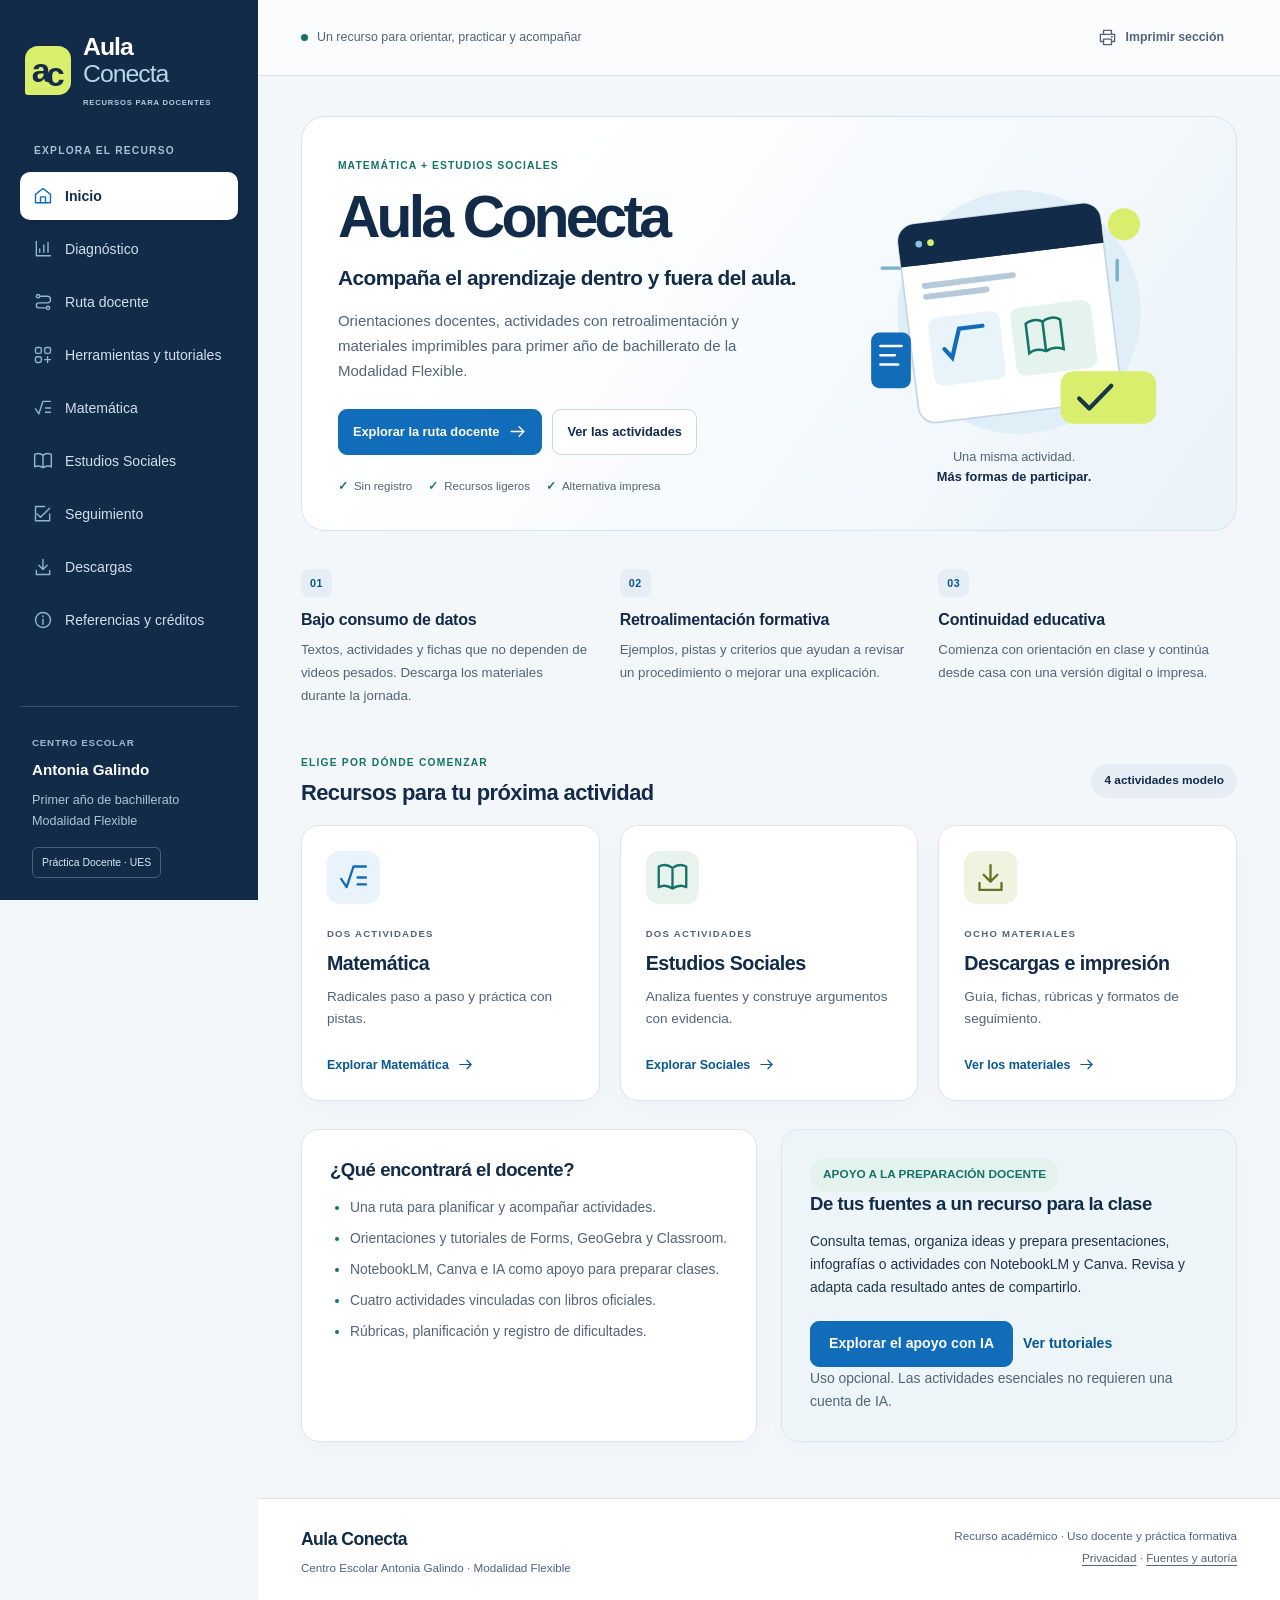
==== commit d3b46be0: "Actualizar Aula Conecta: apoyo docente con IA y tutoriales Añadir NotebookLM y Canva, seis tipos de " ====
--- a/index.html
+++ b/index.html
@@ -13,7 +13,7 @@
 </head>
 <body>
   <a class="skip-link" href="#contenido">Saltar al contenido</a>
-  <svg class="icon-definitions" aria-hidden="true" focusable="false" xmlns="http://www.w3.org/2000/svg" aria-hidden="true"><defs>
+  <svg class="icon-definitions" aria-hidden="true" focusable="false" xmlns="http://www.w3.org/2000/svg"><defs>
     <symbol id="i-home" viewBox="0 0 24 24"><path d="m3 10 9-7 9 7v10H3Z"/><path d="M9 20v-7h6v7"/></symbol>
     <symbol id="i-chart" viewBox="0 0 24 24"><path d="M4 3v17h17M8 16v-4m5 4V7m5 9V4"/></symbol>
     <symbol id="i-route" viewBox="0 0 24 24"><circle cx="6" cy="5" r="2"/><circle cx="18" cy="19" r="2"/><path d="M8 5h9a4 4 0 0 1 0 8H7a3 3 0 0 0 0 6h9"/></symbol>
@@ -45,7 +45,7 @@
       <a href="#inicio" data-route="inicio" aria-current="page"><svg class="icon" aria-hidden="true" focusable="false"><use href="#i-home"/></svg>Inicio</a>
       <a href="#diagnostico" data-route="diagnostico"><svg class="icon" aria-hidden="true" focusable="false"><use href="#i-chart"/></svg>Diagnóstico</a>
       <a href="#ruta-docente" data-route="ruta-docente"><svg class="icon" aria-hidden="true" focusable="false"><use href="#i-route"/></svg>Ruta docente</a>
-      <a href="#herramientas" data-route="herramientas"><svg class="icon" aria-hidden="true" focusable="false"><use href="#i-tools"/></svg>Herramientas digitales</a>
+      <a href="#herramientas" data-route="herramientas"><svg class="icon" aria-hidden="true" focusable="false"><use href="#i-tools"/></svg>Herramientas y tutoriales</a>
       <a href="#matematica" data-route="matematica"><svg class="icon" aria-hidden="true" focusable="false"><use href="#i-math"/></svg>Matemática</a>
       <a href="#sociales" data-route="sociales"><svg class="icon" aria-hidden="true" focusable="false"><use href="#i-book"/></svg>Estudios Sociales</a>
       <a href="#seguimiento" data-route="seguimiento"><svg class="icon" aria-hidden="true" focusable="false"><use href="#i-check"/></svg>Seguimiento</a>
@@ -68,7 +68,7 @@
         <div class="feature-grid"><article class="feature"><span class="feature-number">01</span><h2>Bajo consumo de datos</h2><p>Textos, actividades y fichas que no dependen de videos pesados. Descarga los materiales durante la jornada.</p></article><article class="feature"><span class="feature-number">02</span><h2>Retroalimentación formativa</h2><p>Ejemplos, pistas y criterios que ayudan a revisar un procedimiento o mejorar una explicación.</p></article><article class="feature"><span class="feature-number">03</span><h2>Continuidad educativa</h2><p>Comienza con orientación en clase y continúa desde casa con una versión digital o impresa.</p></article></div>
         <div class="section-heading" id="actividades"><div><p class="eyebrow">ELIGE POR DÓNDE COMENZAR</p><h2>Recursos para tu próxima actividad</h2></div><span class="pill">4 actividades modelo</span></div>
         <div class="resource-grid"><a class="resource-link math-resource" href="#matematica"><svg class="icon large-icon" aria-hidden="true" focusable="false"><use href="#i-math"/></svg><span class="small-kicker">DOS ACTIVIDADES</span><h3>Matemática</h3><p>Radicales paso a paso y práctica con pistas.</p><span class="text-link">Explorar Matemática <svg class="icon" aria-hidden="true" focusable="false"><use href="#i-arrow"/></svg></span></a><a class="resource-link social-resource" href="#sociales"><svg class="icon large-icon" aria-hidden="true" focusable="false"><use href="#i-book"/></svg><span class="small-kicker">DOS ACTIVIDADES</span><h3>Estudios Sociales</h3><p>Analiza fuentes y construye argumentos con evidencia.</p><span class="text-link">Explorar Sociales <svg class="icon" aria-hidden="true" focusable="false"><use href="#i-arrow"/></svg></span></a><a class="resource-link paper-resource" href="#descargas"><svg class="icon large-icon" aria-hidden="true" focusable="false"><use href="#i-download"/></svg><span class="small-kicker">OCHO MATERIALES</span><h3>Descargas e impresión</h3><p>Guía, fichas, rúbricas y formatos de seguimiento.</p><span class="text-link">Ver los materiales <svg class="icon" aria-hidden="true" focusable="false"><use href="#i-arrow"/></svg></span></a></div>
-        <div class="two-column home-bottom"><article class="card"><h2>¿Qué encontrará el docente?</h2><ul class="clean-list"><li>Una ruta para planificar y acompañar actividades.</li><li>Orientaciones de WhatsApp, Forms, GeoGebra y Classroom.</li><li>Cuatro actividades vinculadas con libros oficiales.</li><li>Rúbricas, planificación y registro de dificultades.</li><li>Un protocolo de uso responsable de IA.</li></ul></article><article class="card soft-card"><svg class="icon large-icon" aria-hidden="true" focusable="false"><use href="#i-shield"/></svg><h2>Tu trabajo permanece en esta página</h2><p>Las actividades no guardan ni envían tus respuestas. Descárgalas antes de cerrar o recargar. La entrega al docente se realiza por el medio que acuerden.</p><a class="text-link" href="#privacidad">Leer sobre privacidad<svg class="icon" aria-hidden="true" focusable="false"><use href="#i-arrow"/></svg></a></article></div>
+        <div class="two-column home-bottom"><article class="card"><h2>¿Qué encontrará el docente?</h2><ul class="clean-list"><li>Una ruta para planificar y acompañar actividades.</li><li>Orientaciones y tutoriales de Forms, GeoGebra y Classroom.</li><li>NotebookLM, Canva e IA como apoyo para preparar clases.</li><li>Cuatro actividades vinculadas con libros oficiales.</li><li>Rúbricas, planificación y registro de dificultades.</li></ul></article><article class="card soft-card"><span class="pill green-pill">APOYO A LA PREPARACIÓN DOCENTE</span><h2>De tus fuentes a un recurso para la clase</h2><p>Consulta temas, organiza ideas y prepara presentaciones, infografías o actividades con NotebookLM y Canva. Revisa y adapta cada resultado antes de compartirlo.</p><div class="button-row"><a class="button button-primary" href="#panel-ia">Explorar el apoyo con IA</a><a class="text-link" href="#tutoriales">Ver tutoriales</a></div><p class="help">Uso opcional. Las actividades esenciales no requieren una cuenta de IA.</p></article></div>
       </section>
 
       <section id="diagnostico" class="page" data-page aria-labelledby="titulo-diagnostico">
@@ -104,14 +104,73 @@
       </section>
 
       <section id="herramientas" class="page" data-page aria-labelledby="titulo-herramientas">
-        <header class="page-heading"><p class="eyebrow">UNA FINALIDAD POR HERRAMIENTA</p><h1 id="titulo-herramientas" tabindex="-1">Elige el apoyo que necesita la actividad</h1><p>Estas herramientas son complementarias. Las prácticas de Aula Conecta pueden desarrollarse sin conectar cuentas externas.</p></header>
-        <div class="tool-tabs" role="tablist" aria-label="Herramientas digitales"><button type="button" id="tab-whatsapp" role="tab" aria-selected="true" aria-controls="panel-whatsapp" data-tool="whatsapp">WhatsApp</button><button type="button" id="tab-forms" role="tab" aria-selected="false" aria-controls="panel-forms" data-tool="forms" tabindex="-1">Google Forms</button><button type="button" id="tab-geogebra" role="tab" aria-selected="false" aria-controls="panel-geogebra" data-tool="geogebra" tabindex="-1">GeoGebra</button><button type="button" id="tab-classroom" role="tab" aria-selected="false" aria-controls="panel-classroom" data-tool="classroom" tabindex="-1">Google Classroom</button><button type="button" id="tab-ia" role="tab" aria-selected="false" aria-controls="panel-ia" data-tool="ia" tabindex="-1">Inteligencia artificial</button></div>
+        <header class="page-heading"><p class="eyebrow">UNA FINALIDAD POR HERRAMIENTA</p><h1 id="titulo-herramientas" tabindex="-1">Elige el apoyo que necesita la actividad</h1><p>Aprende una función concreta, prepara un recurso y adáptalo al grupo. La IA apoya el trabajo docente de forma transversal y opcional; no sustituye la enseñanza ni el juicio pedagógico.</p><div class="button-row"><a class="button button-primary" href="#tutoriales">Ver tutoriales educativos</a><a class="button button-light" href="#generador-ia">Preparar una instrucción para IA</a></div></header>
+        <div class="tool-tabs" role="tablist" aria-label="Herramientas digitales">
+          <button type="button" id="tab-whatsapp" role="tab" aria-selected="true" aria-controls="panel-whatsapp" data-tool="whatsapp">WhatsApp</button>
+          <button type="button" id="tab-forms" role="tab" aria-selected="false" aria-controls="panel-forms" data-tool="forms" tabindex="-1">Google Forms</button>
+          <button type="button" id="tab-geogebra" role="tab" aria-selected="false" aria-controls="panel-geogebra" data-tool="geogebra" tabindex="-1">GeoGebra</button>
+          <button type="button" id="tab-classroom" role="tab" aria-selected="false" aria-controls="panel-classroom" data-tool="classroom" tabindex="-1">Classroom</button>
+          <button type="button" id="tab-ia" role="tab" aria-selected="false" aria-controls="panel-ia" data-tool="ia" tabindex="-1">IA para docentes</button>
+          <button type="button" id="tab-notebooklm" role="tab" aria-selected="false" aria-controls="panel-notebooklm" data-tool="notebooklm" tabindex="-1">NotebookLM</button>
+          <button type="button" id="tab-canva" role="tab" aria-selected="false" aria-controls="panel-canva" data-tool="canva" tabindex="-1">Canva</button>
+        </div>
         <article class="card tool-panel" id="panel-whatsapp" role="tabpanel" aria-labelledby="tab-whatsapp" data-tool-panel="whatsapp"><span class="pill">Comunicar y orientar</span><h2>WhatsApp</h2><p>Úsalo para enviar recordatorios, instrucciones breves, archivos ligeros y responder dudas puntuales en horarios acordados.</p><div class="two-column"><div><h3>Una aplicación concreta</h3><p>Comparte una ficha descargable con el propósito, los pasos, el producto esperado y la fecha acordada. Evita repartir las instrucciones entre muchos mensajes.</p></div><div><h3>Cuida estas condiciones</h3><ul><li>Utiliza canales autorizados por el docente.</li><li>Evita datos privados y notas en grupos públicos.</li><li>Acuerda horarios de atención.</li><li>Ofrece otra vía cuando una persona no pueda usarlo.</li></ul></div></div></article>
         <article class="card tool-panel" id="panel-forms" role="tabpanel" aria-labelledby="tab-forms" data-tool-panel="forms"><span class="pill">Recoger respuestas</span><h2>Google Forms</h2><p>Puede servir para una práctica o cuestionario cuando el docente necesite registrar respuestas.</p><ol><li>Crea un formulario desde una cuenta autorizada y activa la opción de cuestionario si corresponde.</li><li>Introduce los ejercicios, comprueba las claves y añade comentarios explicativos.</li><li>Revisa las opciones de acceso y la recopilación de correos; solicita solo lo necesario.</li><li>Prueba el enlace sin una sesión iniciada y prepara la ficha impresa.</li></ol><p class="notice">Aula Conecta no crea ni envía un Forms. El docente debe configurarlo por separado. Las respuestas introducidas aquí no se transfieren a Google.</p><a class="text-link" href="https://support.google.com/docs/answer/7032287?hl=es-419" target="_blank" rel="noopener noreferrer">Consultar la ayuda oficial de Forms<svg class="icon" aria-hidden="true" focusable="false"><use href="#i-arrow"/></svg></a></article>
         <article class="card tool-panel" id="panel-geogebra" role="tabpanel" aria-labelledby="tab-geogebra" data-tool-panel="geogebra"><span class="pill">Comprobar después de razonar</span><h2>GeoGebra</h2><p>Utiliza la calculadora después de escribir y explicar el procedimiento. Comparar resultados puede ayudar a localizar un error, pero no sustituye los pasos.</p><ol><li>Resuelve la operación en el cuaderno.</li><li>Abre la calculadora e introduce la expresión con la función de raíz cuadrada.</li><li>Compara el resultado y revisa la descomposición, la simplificación y los signos si hay una diferencia.</li></ol><a class="button button-primary" href="https://www.geogebra.org/calculator" target="_blank" rel="noopener noreferrer">Abrir calculadora de GeoGebra<svg class="icon" aria-hidden="true" focusable="false"><use href="#i-arrow"/></svg></a><p class="help">El enlace abre un servicio externo y requiere conexión. La ficha de Matemática permite trabajar sin él.</p></article>
         <article class="card tool-panel" id="panel-classroom" role="tabpanel" aria-labelledby="tab-classroom" data-tool-panel="classroom"><span class="pill">Organizar evidencias y devolución</span><h2>Google Classroom</h2><p>Reúne instrucciones, recursos, entregas y comentarios. El docente decide qué información necesita y ofrece una alternativa cuando no hay acceso.</p><ol><li>Crea una tarea con título, objetivo, pasos, plazo y producto esperado.</li><li>Adjunta la ficha o el enlace del sitio y explica la vía alternativa.</li><li>Añade una rúbrica con criterios y niveles; puedes adaptar la del recurso.</li><li>Devuelve un comentario concreto y acuerda la corrección.</li></ol><a class="text-link" href="https://support.google.com/edu/classroom/answer/9335069?hl=es" target="_blank" rel="noopener noreferrer">Ayuda oficial sobre rúbricas<svg class="icon" aria-hidden="true" focusable="false"><use href="#i-arrow"/></svg></a><p class="help">Las tareas y las rúbricas deben crearse desde la cuenta docente; no están configuradas automáticamente.</p></article>
-        <article class="card tool-panel" id="panel-ia" role="tabpanel" aria-labelledby="tab-ia" data-tool-panel="ia"><span class="pill">Apoyo opcional con revisión humana</span><h2>Inteligencia artificial</h2><p>Puede apoyar borradores, ejemplos, preguntas e instrucciones. El libro, la explicación propia y la revisión docente siguen siendo necesarios.</p><ol class="responsible-steps"><li><strong>Definir</strong> el propósito educativo.</li><li><strong>Solicitar</strong> con instrucciones claras.</li><li><strong>Verificar</strong> datos, operaciones y fuentes.</li><li><strong>Adaptar</strong> al grupo y a sus condiciones.</li><li><strong>Reconocer</strong> el apoyo recibido.</li><li><strong>Valorar</strong> el aprendizaje demostrado.</li></ol><div class="two-column"><div><h3>Para docentes</h3><p>Revisa cada borrador, contrástalo con el libro oficial, adapta el lenguaje y valora el proceso. No introduzcas información personal del alumnado.</p></div><div><h3>Para estudiantes</h3><p>Solicita explicaciones, comprueba las respuestas y redacta con tus palabras. Reconoce el apoyo; no entregues automáticamente el texto generado como elaboración propia.</p></div></div><p class="notice">El uso de IA es opcional. No se exige una cuenta y no se penaliza desarrollar la actividad sin ella.</p></article>
-        <article class="card spaced" id="generador-ia"><div class="section-heading"><div><p class="eyebrow">PREPARA UNA SOLICITUD CLARA</p><h2>Generador de instrucciones para IA</h2></div><span class="pill">Funciona localmente</span></div><p>Completa el contexto y genera un texto editable para copiar en una herramienta autorizada. Este generador no se conecta a una IA ni crea la presentación.</p><form id="prompt-form" data-local-form><div class="form-grid"><div class="field"><label for="prompt-asignatura">Asignatura</label><select id="prompt-asignatura" name="asignatura"><option>Matemática</option><option>Estudios Sociales</option></select></div><div class="field"><label for="prompt-cantidad">Cantidad de diapositivas</label><select id="prompt-cantidad" name="cantidad"><option>6</option><option selected>8</option><option>10</option></select></div><div class="field"><label for="prompt-tema">Tema <span class="required">(obligatorio)</span></label><input id="prompt-tema" name="tema" maxlength="160" required placeholder="Por ejemplo: suma de radicales semejantes"></div><div class="field"><label for="prompt-destinatarios">Destinatarios</label><input id="prompt-destinatarios" name="destinatarios" maxlength="200" value="estudiantes de primer año de bachillerato, Modalidad Flexible"></div><div class="field full"><label for="prompt-fuente">Fuente oficial <span class="required">(obligatorio)</span></label><input id="prompt-fuente" name="fuente" maxlength="350" required placeholder="Título del libro, unidad y páginas"></div><div class="field full"><label for="prompt-objetivo">Objetivo de la presentación <span class="required">(obligatorio)</span></label><textarea id="prompt-objetivo" name="objetivo" rows="2" maxlength="1200" required></textarea></div><div class="field full"><label for="prompt-extra">Indicaciones adicionales</label><textarea id="prompt-extra" name="extra" rows="2" maxlength="2000" placeholder="Considera el tiempo, los ejemplos y las condiciones de acceso."></textarea></div></div><div class="button-row"><button class="button button-primary" type="submit">Generar instrucción</button><button class="button button-light" type="reset">Limpiar</button></div><div class="field spaced"><label for="prompt-result">Instrucción generada y editable</label><textarea id="prompt-result" rows="8" maxlength="8000" spellcheck="true" placeholder="La instrucción aparecerá aquí."></textarea></div><div class="button-row"><button class="button button-light" type="button" id="copy-prompt">Copiar instrucción</button><button class="button button-light" type="button" id="download-prompt">Descargar texto</button></div><p class="form-status" id="prompt-status" role="status" aria-live="polite"></p></form></article>
+        <article class="card tool-panel" id="panel-ia" role="tabpanel" aria-labelledby="tab-ia" data-tool-panel="ia">
+          <span class="pill green-pill">Apoyo transversal · Decisión docente</span><h2>Inteligencia artificial para preparar y enriquecer la clase</h2>
+          <p>El objetivo es apoyar al docente al planificar, consultar fuentes y crear o adaptar materiales para sus estudiantes. No se trata de añadir IA a todas las actividades, sino de elegirla cuando ayude a alcanzar un objetivo de aprendizaje.</p>
+          <div class="ai-purpose-grid"><div><h3>Comprender y organizar</h3><p>Hacer preguntas sobre fuentes, relacionar conceptos y preparar resúmenes o mapas conceptuales.</p></div><div><h3>Preparar la enseñanza</h3><p>Proponer secuencias, ejemplos, actividades, preguntas, rúbricas y adaptaciones de lenguaje.</p></div><div><h3>Crear materiales</h3><p>Desarrollar borradores de presentaciones, infografías, fichas, cuestionarios y guiones de audio o video.</p></div></div>
+          <h3>Un flujo de trabajo responsable</h3><ol class="responsible-steps"><li><strong>Definir</strong> el objetivo y la evidencia esperada.</li><li><strong>Aportar</strong> fuentes autorizadas y pedir un borrador.</li><li><strong>Verificar</strong> conceptos, operaciones y referencias.</li><li><strong>Adaptar</strong> al grupo, al teléfono y al papel.</li><li><strong>Reconocer</strong> el apoyo y los cambios realizados.</li><li><strong>Valorar</strong> el aprendizaje con criterios docentes.</li></ol>
+          <div class="two-column"><div><h3>Ejemplo en Matemática</h3><p>Preparar una explicación de radicales con errores frecuentes y práctica graduada. Resolver y comprobar todos los ejercicios antes de compartirlos.</p></div><div><h3>Ejemplo en Estudios Sociales</h3><p>Crear un borrador de infografía sobre derechos digitales a partir del libro. Verificar cada afirmación y pedir después un argumento propio con evidencia.</p></div></div>
+          <p>NotebookLM ayuda a trabajar con fuentes y Canva a diseñar o editar el material. Otros asistentes generativos pueden apoyar la planificación y los borradores; aplica el mismo protocolo de revisión.</p>
+          <p class="notice"><strong>Siempre opcional:</strong> no introduzcas nombres, fotografías, calificaciones ni datos personales. Comprueba permisos de uso de las fuentes. Ningún estudiante necesita una cuenta de IA para realizar las actividades esenciales, y no se penaliza trabajar sin ella.</p>
+          <div class="button-row"><a class="button button-primary" href="#panel-notebooklm">Trabajar con NotebookLM</a><a class="button button-light" href="#panel-canva">Diseñar con Canva</a><a class="text-link" href="#generador-ia">Preparar mi instrucción</a></div>
+        </article>
+        <article class="card tool-panel" id="panel-notebooklm" role="tabpanel" aria-labelledby="tab-notebooklm" data-tool-panel="notebooklm">
+          <span class="pill">Consultar y transformar fuentes</span><h2>NotebookLM</h2>
+          <p>Úsalo como apoyo para estudiar fuentes que has seleccionado, hacerles preguntas y preparar recursos para la clase. Según las funciones disponibles en tu cuenta, puedes trabajar con informes, mapas conceptuales, tarjetas, cuestionarios, resúmenes de audio o video, presentaciones e infografías.</p>
+          <div class="two-column"><div><h3>Ruta de preparación</h3><ol><li>Crea un cuaderno con fuentes que tengas permiso de utilizar; evita datos personales y documentos institucionales confidenciales.</li><li>Pregunta por un concepto, una comparación o una dificultad de comprensión. Revisa la cita y el pasaje original.</li><li>Selecciona el producto que sirve al objetivo, no todos los formatos a la vez.</li><li>Corrige los errores, adapta el nivel y conserva una versión escrita o imprimible antes de compartir.</li></ol></div><div class="tool-example"><h3>Una solicitud para empezar</h3><p>“Con las fuentes de este cuaderno, explica los riesgos para la privacidad en entornos digitales. Señala el pasaje que respalda cada idea y propón tres preguntas para debatir. Si falta información, indícalo”.</p><p class="help">El vínculo con las fuentes no garantiza exactitud. Comprueba también las imágenes, cifras y narraciones de los materiales generados.</p></div></div>
+          <p class="notice">Requiere conexión y una cuenta compatible. Las funciones, los límites y el acceso desde el celular pueden variar. Si una opción no aparece, utiliza el resumen escrito o crea el material manualmente; no se exige contratar un plan.</p>
+          <div class="button-row"><a class="button button-primary" href="https://notebooklm.google.com/" target="_blank" rel="noopener noreferrer">Abrir NotebookLM ↗</a><a class="text-link" href="https://support.google.com/notebooklm/answer/15731776?hl=es" target="_blank" rel="noopener noreferrer">Ayuda oficial ↗</a><a class="text-link" href="#tutorial-notebooklm">Ver el tutorial seleccionado</a></div>
+        </article>
+        <article class="card tool-panel" id="panel-canva" role="tabpanel" aria-labelledby="tab-canva" data-tool-panel="canva">
+          <span class="pill">Diseñar, editar y compartir</span><h2>Canva</h2>
+          <p>Transforma un contenido previamente verificado en una presentación, infografía, ficha o video. Las funciones de IA pueden servir de punto de partida, pero la selección, edición y revisión pedagógica corresponden al docente.</p>
+          <div class="two-column"><div><h3>Del contenido al diseño</h3><ol><li>Prepara un guion con objetivo, ideas principales, ejemplo y actividad.</li><li>Elige una plantilla legible o un borrador con IA, si tu cuenta dispone de esa función.</li><li>Corrige textos e imágenes; reduce adornos y revisa contraste, tamaño de letra y licencias.</li><li>Descarga PDF para lectura o impresión. Si eliges video, ofrece también una síntesis escrita y subtítulos cuando corresponda.</li></ol></div><div class="tool-example"><h3>Aplicación al recurso</h3><p>Diseña una infografía con cinco decisiones para proteger los derechos digitales o una presentación breve sobre radicales. Incluye un ejemplo comprobado y una pregunta que exija explicar, no solo copiar.</p><p class="help">Un diseño atractivo no demuestra aprendizaje. Pide un producto individual y revisa el razonamiento con la rúbrica.</p></div></div>
+          <p class="notice">Editar requiere cuenta y conexión. Algunas plantillas, elementos o funciones de IA pueden estar limitados por el plan. Prioriza opciones disponibles sin pago, comprueba permisos de visualización y prepara una alternativa impresa.</p>
+          <div class="button-row"><a class="button button-primary" href="https://www.canva.com/" target="_blank" rel="noopener noreferrer">Abrir Canva ↗</a><a class="text-link" href="https://www.canva.com/es_es/help/using-magic-presentations/" target="_blank" rel="noopener noreferrer">Ayuda oficial sobre presentaciones con IA ↗</a><a class="text-link" href="#tutorial-canva">Ver el tutorial seleccionado</a></div>
+        </article>
+
+        <div class="spaced" id="tutoriales" aria-labelledby="titulo-tutoriales">
+          <div class="section-heading"><div><p class="eyebrow">APRENDE UNA FUNCIÓN Y PONLA EN PRÁCTICA</p><h2 id="titulo-tutoriales">Tutoriales para el trabajo docente</h2></div><span class="pill">Revisión: 20 oct 2026</span></div>
+          <p>Abre solo el recurso que necesitas. Los videos y tutoriales son externos, opcionales y consumen datos al abrirlos; no hay reproductores ni cargas automáticas en esta página. Las guías y los pasos escritos permiten orientarte sin ver un video.</p>
+          <div class="tutorial-grid">
+            <article class="card tutorial-card" id="tutorial-forms"><span class="tutorial-kind">GOOGLE FORMS · SERIE EN VIDEO</span><h3>Crear un cuestionario con propósito</h3><p>Configurar el cuestionario, elaborar preguntas y revisar respuestas.</p><p class="tutorial-source">CETA · FES Zaragoza, UNAM · Español</p><p class="tutorial-task"><strong>Ponlo en práctica:</strong> prepara tres preguntas sobre radicales y añade un comentario que ayude a corregir un error.</p><div class="tutorial-actions"><a class="button button-primary button-small" href="https://blogceta.zaragoza.unam.mx/google-forms/" target="_blank" rel="noopener noreferrer">Abrir los videos ↗</a><a href="https://support.google.com/docs/answer/7032287?hl=es-419" target="_blank" rel="noopener noreferrer">Guía oficial escrita ↗</a><a href="#panel-forms">Pasos y condiciones</a></div></article>
+            <article class="card tutorial-card" id="tutorial-geogebra"><span class="tutorial-kind">GEOGEBRA · GUÍA Y VIDEOTUTORIALES</span><h3>Comprobar una expresión matemática</h3><p>Recorre “Primeros pasos” o los videotutoriales del recurso oficial de la Suite Calculadora.</p><p class="tutorial-source">GeoGebra Team y colaboradores · Español</p><p class="tutorial-task"><strong>Ponlo en práctica:</strong> compara √12 + √75 y 7√3 después de escribir el procedimiento. Explica por qué coinciden.</p><div class="tutorial-actions"><a class="button button-primary button-small" href="https://www.geogebra.org/m/u3sxv87w" target="_blank" rel="noopener noreferrer">Abrir guía y videos ↗</a><a href="https://help.geogebra.org/hc/es/articles/8379325433629-Suite-Calculadora" target="_blank" rel="noopener noreferrer">Ayuda oficial escrita ↗</a><a href="#panel-geogebra">Pasos y condiciones</a></div></article>
+            <article class="card tutorial-card" id="tutorial-classroom"><span class="tutorial-kind">GOOGLE CLASSROOM · VIDEO</span><h3>Organizar materiales y tareas</h3><p>Crear una clase, publicar materiales y preparar una tarea con criterios claros.</p><p class="tutorial-source">Santiago A. · Mediateca EducaMadrid · Español · 2022</p><p class="help">Incluye transcripción. La interfaz puede haber cambiado: contrasta los botones con la ayuda oficial actual.</p><p class="tutorial-task"><strong>Ponlo en práctica:</strong> prepara una tarea AEE con instrucciones, rúbrica y una vía de entrega alternativa.</p><div class="tutorial-actions"><a class="button button-primary button-small" href="https://mediateca.educa.madrid.org/video/qiui4fblc7prnyho" target="_blank" rel="noopener noreferrer">Abrir el video ↗</a><a href="https://support.google.com/edu/classroom/answer/9582854?hl=es" target="_blank" rel="noopener noreferrer">Guía oficial escrita ↗</a><a href="#panel-classroom">Pasos y condiciones</a></div></article>
+            <article class="card tutorial-card" id="tutorial-notebooklm"><span class="tutorial-kind">NOTEBOOKLM · VIDEO DE INICIO</span><h3>Consultar tus fuentes con IA</h3><p>Acceder desde computadora o celular, crear un cuaderno y explorar otras formas de presentar información.</p><p class="tutorial-source">Formación de docentes y directores · MINED · El Salvador · Español</p><p class="tutorial-task"><strong>Ponlo en práctica:</strong> utiliza una fuente autorizada sobre derechos digitales, solicita tres preguntas y comprueba los pasajes que las respaldan.</p><div class="tutorial-actions"><a class="button button-primary button-small" href="https://sites.google.com/mined.gob.sv/franja-formativa/notebook-lm" target="_blank" rel="noopener noreferrer">Abrir video y manual ↗</a><a href="https://support.google.com/notebooklm/answer/15731776?hl=es" target="_blank" rel="noopener noreferrer">Ayuda oficial escrita ↗</a><a href="#panel-notebooklm">Pasos y condiciones</a></div></article>
+            <article class="card tutorial-card" id="tutorial-canva"><span class="tutorial-kind">CANVA · VIDEO OFICIAL · 10 MIN</span><h3>Mejorar una presentación educativa</h3><p>Organizar diapositivas, aprovechar las herramientas de presentación y ajustar el diseño.</p><p class="tutorial-source">Canva Design School · Página en español · Actualizada en dic 2025</p><p class="help">Consulta la transcripción o los subtítulos si los necesitas. Algunas funciones mostradas pueden depender del plan.</p><p class="tutorial-task"><strong>Ponlo en práctica:</strong> diseña una explicación con poco texto, un ejemplo comprobado y una pregunta de comprensión.</p><div class="tutorial-actions"><a class="button button-primary button-small" href="https://www.canva.com/es_es/design-school/resources/perfect-your-presentations/" target="_blank" rel="noopener noreferrer">Abrir el video oficial ↗</a><a href="https://www.canva.com/es_es/help/using-magic-presentations/" target="_blank" rel="noopener noreferrer">Guía de presentaciones con IA ↗</a><a href="#panel-canva">Pasos y condiciones</a></div></article>
+            <article class="card tutorial-card tutorial-offline"><span class="tutorial-kind">ALTERNATIVA LIGERA</span><h3>¿Hoy no puedes ver videos?</h3><p>Lee los pasos de cada herramienta y utiliza las fichas del recurso. La misma actividad puede comenzar en papel y verificarse después.</p><p class="tutorial-task"><strong>Para mantener el sitio:</strong> revisa autoría, acceso, fecha y vigencia antes de reutilizar un enlace. La selección de un tutorial no implica adoptar todas sus recomendaciones.</p><div class="tutorial-actions"><a class="button button-light button-small" href="materiales/protocolo-ia-y-accesibilidad.pdf" download>Descargar protocolo y lista</a><a href="#descargas">Ver todos los materiales</a></div></article>
+          </div>
+        </div>
+
+        <article class="card spaced" id="generador-ia">
+          <div class="section-heading"><div><p class="eyebrow">PREPARA UNA SOLICITUD CLARA</p><h2>Generador de instrucciones para IA</h2></div><span class="pill">Funciona localmente</span></div>
+          <p>Elige el producto y completa el contexto. Obtendrás una instrucción editable para copiar manualmente en una herramienta autorizada; este sitio no consulta una IA ni genera el material final.</p>
+          <form id="prompt-form" data-local-form><div class="form-grid">
+            <div class="field"><label for="prompt-asignatura">Asignatura</label><select id="prompt-asignatura" name="asignatura"><option>Matemática</option><option>Estudios Sociales</option></select></div>
+            <div class="field"><label for="prompt-producto">¿Qué quieres preparar?</label><select id="prompt-producto" name="producto" aria-describedby="prompt-product-help"><option value="presentacion">Presentación</option><option value="planificacion">Plan de clase</option><option value="infografia">Infografía</option><option value="cuestionario">Cuestionario</option><option value="actividad">Actividad y rúbrica</option><option value="guion">Guion de audio o video</option></select><p class="help" id="prompt-product-help">Un guion de diapositivas con ejemplos y preguntas, para revisar antes de diseñarlo.</p></div>
+            <div class="field" id="prompt-cantidad-field"><label for="prompt-cantidad">Cantidad de diapositivas</label><select id="prompt-cantidad" name="cantidad"><option>6</option><option selected>8</option><option>10</option></select></div>
+            <div class="field"><label for="prompt-extension">Duración o extensión orientativa</label><input id="prompt-extension" name="extension" maxlength="180" placeholder="Por ejemplo: 40 minutos, 5 preguntas o video de 3 minutos"></div>
+            <div class="field"><label for="prompt-tema">Tema <span class="required">(obligatorio)</span></label><input id="prompt-tema" name="tema" maxlength="160" required placeholder="Por ejemplo: suma de radicales semejantes"></div>
+            <div class="field"><label for="prompt-destinatarios">Destinatarios</label><input id="prompt-destinatarios" name="destinatarios" maxlength="200" value="estudiantes de primer año de bachillerato, Modalidad Flexible"></div>
+            <div class="field full"><label for="prompt-fuente">Fuente autorizada <span class="required">(obligatorio)</span></label><input id="prompt-fuente" name="fuente" maxlength="350" required placeholder="Título del libro, unidad y páginas"><p class="help">Identifica la fuente y proporciónala también a la herramienta externa solo si tienes permiso. Escribir su título no da acceso automático al documento.</p></div>
+            <div class="field full"><label for="prompt-objetivo">Objetivo de aprendizaje <span class="required">(obligatorio)</span></label><textarea id="prompt-objetivo" name="objetivo" rows="2" maxlength="1200" required></textarea></div>
+            <div class="field full"><label for="prompt-extra">Indicaciones adicionales</label><textarea id="prompt-extra" name="extra" rows="2" maxlength="2000" placeholder="Indica conocimientos previos, ejemplos, recursos o barreras de acceso. Sin datos personales."></textarea></div>
+          </div><div class="button-row"><button class="button button-primary" type="submit">Generar instrucción</button><button class="button button-light" type="reset">Limpiar</button></div><div class="field spaced"><label for="prompt-result">Instrucción generada y editable</label><textarea id="prompt-result" rows="10" maxlength="12000" spellcheck="true" placeholder="La instrucción aparecerá aquí."></textarea></div><div class="button-row"><button class="button button-light" type="button" id="copy-prompt">Copiar instrucción</button><button class="button button-light" type="button" id="download-prompt">Descargar texto</button></div><p class="form-status" id="prompt-status" role="status" aria-live="polite"></p></form>
+        </article>
       </section>
 
       <section id="matematica" class="page" data-page aria-labelledby="titulo-matematica">
@@ -153,19 +212,27 @@
         <header class="page-heading"><p class="eyebrow">MATERIALES PARA CONSERVAR Y COMPARTIR</p><h1 id="titulo-descargas" tabindex="-1">Descarga, imprime y continúa</h1><p>Ocho materiales en tamaño carta, con instrucciones completas y espacios para escribir. Las vistas imprimibles también pueden guardarse como PDF desde el navegador.</p></header>
         <article class="offline-banner"><svg class="icon large-icon" aria-hidden="true" focusable="false"><use href="#i-download"/></svg><div><h2>¿Necesitas trabajar sin conexión?</h2><p>Descarga una copia del sitio, extrae el ZIP y abre <strong>index.html</strong>. Las actividades y los PDF funcionan con los archivos; los enlaces externos requieren Internet.</p></div><a class="button button-primary" href="materiales/aula-conecta-sin-conexion.zip" download>Descargar copia sin conexión</a></article>
         <div class="download-grid">
-          <article class="card download-card"><span class="file-kind">PDF · <span data-pages="guia-docente-completa">6</span> páginas · <span data-size="guia-docente-completa">52 KB</span></span><h2>Guía docente completa</h2><p>Propósito, ruta de uso, herramientas, actividades y seguimiento del recurso.</p><a class="button button-primary" href="materiales/guia-docente-completa.pdf" download>Descargar PDF</a><a class="text-link" href="materiales/imprimir/guia-docente-completa.html" target="_blank" rel="noopener noreferrer">Vista para imprimir</a></article>
+          <article class="card download-card"><span class="file-kind">PDF · <span data-pages="guia-docente-completa">8</span> páginas · <span data-size="guia-docente-completa">58 KB</span></span><h2>Guía docente completa</h2><p>Ruta de uso, herramientas, IA para preparar clases, tutoriales, actividades y seguimiento.</p><a class="button button-primary" href="materiales/guia-docente-completa.pdf" download>Descargar PDF</a><a class="text-link" href="materiales/imprimir/guia-docente-completa.html" target="_blank" rel="noopener noreferrer">Vista para imprimir</a></article>
           <article class="card download-card"><span class="file-kind">PDF · <span data-pages="matematica-1-ruta-paso-a-paso">1</span> página · <span data-size="matematica-1-ruta-paso-a-paso">42 KB</span></span><h2>Matemática 1 · Ruta paso a paso</h2><p>Ejemplo guiado, cinco pasos y preguntas de reflexión sobre radicales semejantes.</p><a class="button button-primary" href="materiales/matematica-1-ruta-paso-a-paso.pdf" download>Descargar PDF</a><a class="text-link" href="materiales/imprimir/matematica-1-ruta-paso-a-paso.html" target="_blank" rel="noopener noreferrer">Vista para imprimir</a></article>
           <article class="card download-card"><span class="file-kind">PDF · <span data-pages="matematica-2-desafio">2</span> páginas · <span data-size="matematica-2-desafio">44 KB</span></span><h2>Matemática 2 · Desafío de radicales</h2><p>Cuatro ejercicios y una clave docente en página separada.</p><a class="button button-primary" href="materiales/matematica-2-desafio.pdf" download>Descargar PDF</a><a class="text-link" href="materiales/imprimir/matematica-2-desafio.html" target="_blank" rel="noopener noreferrer">Vista para imprimir</a></article>
           <article class="card download-card"><span class="file-kind">PDF · <span data-pages="sociales-1-pista">2</span> páginas · <span data-size="sociales-1-pista">44 KB</span></span><h2>Sociales 1 · Análisis PISTA</h2><p>Dos fuentes, criterios de análisis y ficha individual con conclusión sustentada.</p><a class="button button-primary" href="materiales/sociales-1-pista.pdf" download>Descargar PDF</a><a class="text-link" href="materiales/imprimir/sociales-1-pista.html" target="_blank" rel="noopener noreferrer">Vista para imprimir</a></article>
           <article class="card download-card"><span class="file-kind">PDF · <span data-pages="sociales-2-aee">1</span> página · <span data-size="sociales-2-aee">42 KB</span></span><h2>Sociales 2 · Organizador AEE</h2><p>Afirmación, evidencia y explicación para construir un argumento individual.</p><a class="button button-primary" href="materiales/sociales-2-aee.pdf" download>Descargar PDF</a><a class="text-link" href="materiales/imprimir/sociales-2-aee.html" target="_blank" rel="noopener noreferrer">Vista para imprimir</a></article>
           <article class="card download-card"><span class="file-kind">PDF · <span data-pages="rubricas">2</span> páginas · <span data-size="rubricas">44 KB</span></span><h2>Rúbricas de evaluación</h2><p>Criterios para revisar procedimientos matemáticos y argumentos en Sociales.</p><a class="button button-primary" href="materiales/rubricas.pdf" download>Descargar PDF</a><a class="text-link" href="materiales/imprimir/rubricas.html" target="_blank" rel="noopener noreferrer">Vista para imprimir</a></article>
-          <article class="card download-card"><span class="file-kind">PDF · <span data-pages="protocolo-ia-y-accesibilidad">2</span> páginas · <span data-size="protocolo-ia-y-accesibilidad">44 KB</span></span><h2>Protocolo de IA y accesibilidad</h2><p>Uso responsable de IA, protección de datos y lista de verificación de la actividad.</p><a class="button button-primary" href="materiales/protocolo-ia-y-accesibilidad.pdf" download>Descargar PDF</a><a class="text-link" href="materiales/imprimir/protocolo-ia-y-accesibilidad.html" target="_blank" rel="noopener noreferrer">Vista para imprimir</a></article>
+          <article class="card download-card"><span class="file-kind">PDF · <span data-pages="protocolo-ia-y-accesibilidad">3</span> páginas · <span data-size="protocolo-ia-y-accesibilidad">46 KB</span></span><h2>Protocolo de IA y accesibilidad</h2><p>Apoyo con NotebookLM y Canva, revisión humana, protección de datos y lista de preparación.</p><a class="button button-primary" href="materiales/protocolo-ia-y-accesibilidad.pdf" download>Descargar PDF</a><a class="text-link" href="materiales/imprimir/protocolo-ia-y-accesibilidad.html" target="_blank" rel="noopener noreferrer">Vista para imprimir</a></article>
           <article class="card download-card"><span class="file-kind">PDF · <span data-pages="planificacion-y-registro">2</span> páginas · <span data-size="planificacion-y-registro">42 KB</span></span><h2>Planificación y seguimiento</h2><p>Formatos docentes para preparar una actividad y registrar barreras y apoyos.</p><a class="button button-primary" href="materiales/planificacion-y-registro.pdf" download>Descargar PDF</a><a class="text-link" href="materiales/imprimir/planificacion-y-registro.html" target="_blank" rel="noopener noreferrer">Vista para imprimir</a></article>
         </div><p class="notice">Los materiales son componentes del mismo recurso Aula Conecta. No se incluyen los libros completos. Adapta los tiempos, separa la clave docente al repartir ejercicios y comprueba la versión que compartes.</p>
       </section>
 
       <section id="referencias" class="page" data-page aria-labelledby="titulo-referencias">
         <header class="page-heading"><p class="eyebrow">FUENTES, AUTORÍA Y CUIDADO DE LA INFORMACIÓN</p><h1 id="titulo-referencias" tabindex="-1">Referencias y créditos</h1><p>Un recurso académico contextualizado para el Centro Escolar Antonia Galindo.</p></header>
+        <article class="card spaced" id="fuentes-formacion"><h2>Fuentes del apoyo docente con IA y los tutoriales</h2><ul class="references">
+          <li>Google. (s. f.). <a href="https://support.google.com/notebooklm/answer/15731776?hl=es" target="_blank" rel="noopener noreferrer">Ayuda de NotebookLM</a> y <a href="https://support.google.com/gemininotebook/answer/16206563?hl=es" target="_blank" rel="noopener noreferrer">Crear un notebook</a>. Las funciones descritas están sujetas a disponibilidad.</li>
+          <li>Canva. (s. f.). <a href="https://www.canva.com/es_es/help/using-magic-presentations/" target="_blank" rel="noopener noreferrer">Crear una presentación con Canva IA</a> y <a href="https://www.canva.com/es_es/design-school/resources/perfect-your-presentations/" target="_blank" rel="noopener noreferrer">Mejora tus presentaciones</a> [Video formativo, 10 minutos].</li>
+          <li>CETA, FES Zaragoza, UNAM. (s. f.). <a href="https://blogceta.zaragoza.unam.mx/google-forms/" target="_blank" rel="noopener noreferrer">Google Forms</a> [Serie de tutoriales].</li>
+          <li>GeoGebra Team, Equipo de traducción y colaboradores. (s. f.). <a href="https://www.geogebra.org/m/u3sxv87w" target="_blank" rel="noopener noreferrer">Aprende Suite Calculadora GeoGebra</a> [Guía y videotutoriales].</li>
+          <li>Santiago A. (2022, 26 de agosto). <a href="https://mediateca.educa.madrid.org/video/qiui4fblc7prnyho" target="_blank" rel="noopener noreferrer">Iniciación a Google Classroom</a> [Video con transcripción]. Mediateca EducaMadrid. Contrastar la interfaz con la <a href="https://support.google.com/edu/classroom/answer/9582854?hl=es" target="_blank" rel="noopener noreferrer">guía oficial actual para docentes</a>.</li>
+          <li>MINED, Formación de docentes y directores. (s. f.). <a href="https://sites.google.com/mined.gob.sv/franja-formativa/notebook-lm" target="_blank" rel="noopener noreferrer">NotebookLM como asistente personalizado</a> [Video y manual]. El Salvador.</li>
+        </ul><p class="help">Enlaces revisados el 20 de octubre de 2026. Los recursos permanecen en los sitios de sus autores; no se alojan copias de sus videos. Comprueba acceso, vigencia, idioma y condiciones antes de usarlos. La selección no implica adoptar todas las recomendaciones de un tutorial.</p></article>
         <article class="card"><h2>Referencias curriculares y pedagógicas</h2><ul class="references"><li>Ministerio de Educación, Ciencia y Tecnología. (2019). <cite>Precálculo primer año de bachillerato: libro de texto</cite> (2.ª ed.; 6.ª reimp., 2025). Unidad 1, apartado 1.1, p. 8.</li><li>Ministerio de Educación, Ciencia y Tecnología. (2025). <cite>Ciudadanía y Valores: primer año de bachillerato, libro de texto</cite> (1.ª ed.). Unidad 6, semana 1, pp. 206–213.</li><li>Martínez Lara, K. A., y Martínez Merino, S. A. (2026). <cite>Informe diagnóstico del contexto educativo de primer año de bachillerato de la Modalidad Flexible del Centro Escolar Antonia Galindo</cite> [Informe académico no publicado]. Universidad de El Salvador.</li><li>Miao, F., y Holmes, W. (2024). <cite>Guía para el uso de IA generativa en educación e investigación</cite>. UNESCO. <a href="https://unesdoc.unesco.org/ark:/48223/pf0000389227" target="_blank" rel="noopener noreferrer">Consultar la guía de UNESCO</a>.</li></ul><h2>Documentación de las herramientas</h2><ul class="references"><li>Google. (s. f.). <a href="https://support.google.com/docs/answer/7032287?hl=es-419" target="_blank" rel="noopener noreferrer">Crear y calificar cuestionarios con Formularios de Google</a>.</li><li>Google. (s. f.). <a href="https://support.google.com/edu/classroom/answer/9335069?hl=es" target="_blank" rel="noopener noreferrer">Crear o reutilizar una rúbrica para una tarea</a>.</li><li>GeoGebra. (s. f.). <a href="https://help.geogebra.org/hc/en-us/articles/8379325433629-Calculator-Suite" target="_blank" rel="noopener noreferrer">Calculator Suite</a>.</li><li>GitHub. (s. f.). <a href="https://docs.github.com/en/pages/getting-started-with-github-pages/what-is-github-pages" target="_blank" rel="noopener noreferrer">What is GitHub Pages?</a> y <a href="https://docs.github.com/en/pages/getting-started-with-github-pages/creating-a-github-pages-site" target="_blank" rel="noopener noreferrer">Creating a GitHub Pages site</a>.</li></ul><p class="help">Los libros se utilizan como consulta curricular. Los ejercicios se presentan con desarrollo propio y los textos de Sociales se identifican como paráfrasis o ficción educativa; el sitio no reproduce libros ni páginas completas.</p></article>
         <div class="two-column spaced"><article class="card"><h2>Autores e institución</h2><p><strong>Kelvin Ariel Martínez Lara<br>Salvador Alexander Martínez Merino</strong></p><p>Licenciatura en Informática Educativa<br>Facultad de Ciencias Naturales y Matemática<br>Universidad de El Salvador</p><p>Propuesta de Mejora · Práctica Docente DDP1109<br>Ciclo II de 2026</p><p>Centro educativo beneficiado: Centro Escolar Antonia Galindo, primer año de bachillerato, Modalidad Flexible.</p></article><article class="card"><h2>Declaración de apoyo de IA</h2><p>Se utilizó inteligencia artificial como apoyo para organizar información, generar borradores, revisar la redacción y colaborar en el desarrollo técnico del recurso. Los autores son responsables de revisar, adaptar y validar el contenido de la versión entregada.</p><p>Los ejemplos y los instrumentos orientan posibles actividades. No se presentan como una intervención implementada ni como evidencia de mejora del rendimiento.</p><p class="help">Este recurso tiene fines educativos y no representa un sitio web oficial del centro escolar ni de la Universidad de El Salvador.</p></article></div>
         <article class="card spaced" id="privacidad"><div class="card-heading"><span class="subject-icon green"><svg class="icon" aria-hidden="true" focusable="false"><use href="#i-shield"/></svg></span><h2>Privacidad y uso de tus respuestas</h2></div><ul><li>El sitio no requiere cuentas, no solicita nombres de estudiantes ni recopila correos.</li><li>No utiliza base de datos, analítica, cookies de seguimiento ni almacenamiento de respuestas.</li><li>Las respuestas permanecen en la página abierta. Al cerrarla o recargarla, lo no descargado puede perderse.</li><li>Las descargas de texto se generan en el dispositivo. El docente no recibe automáticamente su contenido.</li><li>No se conecta a una API de IA. La instrucción generada se copia manualmente si decides usar una herramienta externa.</li><li>El servicio de alojamiento puede procesar registros técnicos; GitHub informa que registra direcciones IP por seguridad.</li><li>Al abrir Forms, Classroom, GeoGebra u otros enlaces, aplican las condiciones de esos servicios.</li></ul><p>No introduzcas datos personales o sensibles en las actividades. Si el docente recopila evidencias por otro medio, deberá acordar su uso y sus condiciones.</p></article>
--- a/assets/styles.css
+++ b/assets/styles.css
@@ -133,3 +133,6 @@
 @media(max-width:900px){body:not(.enhanced) .sidebar{position:static;width:100%;transform:none;visibility:visible}body:not(.enhanced) .mobile-header{display:none}body:not(.enhanced) .sidebar-bottom{display:none}body:not(.enhanced) .sidebar nav{grid-template-columns:repeat(2,minmax(0,1fr))}}
 @page{size:letter;margin:1in}
 @media print{body{background:#fff;color:#111;font:12pt/1.5 Arial,Helvetica,sans-serif}.sidebar,.mobile-header,.topbar,.nav-backdrop,.site-footer,.toast,.skip-link,noscript,.hero-art,.tool-tabs,.button,.button-row,.step-buttons,.step-progress,.hero-tags,.icon-definitions,[data-print-hidden]{display:none!important}.workspace{margin:0}main{padding:0;max-width:none}.page{margin:0!important}.hero,.card,.stat-card,.source-card,.exercise,.math-steps,.resource-link,.next-step,.offline-banner,.route-grid li{background:#fff!important;box-shadow:none;border-color:#aaa;border-radius:0;padding:12pt;margin:12pt 0}.hero{display:block}.hero h1{font-size:24pt}.hero-copy>p{font-size:12pt!important}.feature-grid,.resource-grid,.two-column,.source-grid,.three-column,.moment-grid,.route-grid,.download-grid,.exercise-grid,.form-grid,.stat-grid,.checklist{display:block}.feature,.card,.field,.source-card,.exercise{margin-bottom:16pt}.source-grid fieldset{margin:15pt 0}.page-heading h1{font-size:22pt}h2{font-size:16pt}h3{font-size:13pt}h1,h2,h3,summary,legend{color:#111;break-after:avoid}.eyebrow,.small-kicker,.help,.source-note,.notice,.file-kind,.activity-meta span{color:#222;background:#fff;font-size:10pt}.notice{border-color:#777}.table-scroll{overflow:visible;border:0}table{min-width:0;width:100%;font-size:10pt;table-layout:fixed}th,td{padding:6pt;min-width:0;overflow-wrap:anywhere}thead{display:table-header-group}tr{break-inside:avoid}details{border:0}details>summary{padding:0;font-size:13pt}details[open]>summary{border:0}details>:not(summary){margin:0}.print-answer{display:block;white-space:pre-wrap;overflow-wrap:anywhere;border:1px solid #bbb;padding:8pt;min-height:28pt;margin:6pt 0 12pt;color:#111;font:12pt/1.5 Arial,Helvetica,sans-serif}.printing input:not([type=checkbox]),.printing textarea,.printing select{display:none!important}.checklist label{font-size:12pt;margin:8pt 0;display:flex}.equation math{font-size:16pt}.math-step{min-height:0;break-inside:avoid}.math-step[hidden]{display:block!important}.pista-key{display:flex;flex-wrap:wrap;gap:8pt}.pista-key>div{color:#111;background:#fff;border:1px solid #999;flex:1 1 80pt;font-size:10pt}.pista-key strong{font-size:14pt}a{color:#111;text-decoration:underline}a.resource-link{text-decoration:none}.tool-panel[hidden]{display:none!important}.step-tag{background:#fff;color:#111;border:1px solid #aaa}.stat-card strong{font-size:22pt;color:#111}.math-step{margin-bottom:15pt}.form-status:empty{display:none}.button-light{color:#111}}
+.ai-purpose-grid{display:grid;grid-template-columns:repeat(3,minmax(0,1fr));gap:18px;margin:24px 0}.ai-purpose-grid>div,.tool-example{border:1px solid var(--line);border-radius:12px;padding:20px;background:#f5f9fc}.ai-purpose-grid h3{margin-top:0}.ai-purpose-grid p{margin-bottom:0;font-size:.91rem}.tutorial-grid{display:grid;grid-template-columns:repeat(2,minmax(0,1fr));gap:24px}.tutorial-card{display:flex;flex-direction:column;min-width:0;scroll-margin-top:30px}.tutorial-kind{font-size:.69rem;letter-spacing:.07em;font-weight:700;color:#147367;margin-bottom:12px}.tutorial-card h3{font-size:1.2rem;line-height:1.4;margin:0 0 12px}.tutorial-source{font-size:.8rem;color:#52647a}.tutorial-task{background:#f3f7fa;padding:14px;border-radius:9px;font-size:.86rem}.tutorial-actions{display:flex;align-items:flex-start;flex-direction:column;gap:12px;margin-top:auto;padding-top:10px}.tutorial-actions>a:not(.button){font-size:.86rem;text-underline-offset:3px}.tutorial-offline{background:#eef6f2}.tutorial-offline .tutorial-task{background:#fff}#tutoriales,#generador-ia,[data-tool-panel]{scroll-margin-top:28px}.tutorial-card .help{font-size:.78rem}
+@media(max-width:650px){.ai-purpose-grid,.tutorial-grid{grid-template-columns:minmax(0,1fr);gap:18px}.ai-purpose-grid>div,.tool-example{padding:16px}.tutorial-card h3{font-size:1.12rem}.tutorial-actions .button{width:100%}}
+@media print{.ai-purpose-grid,.tutorial-grid{display:block}.tutorial-card{break-inside:avoid;border:1px solid #bbb;margin-bottom:12pt}.tutorial-actions>a{overflow-wrap:anywhere}.tutorial-card .button{display:inline!important;background:none;color:#111;padding:0;min-height:0}.ai-purpose-grid>div{margin-bottom:10pt}}
